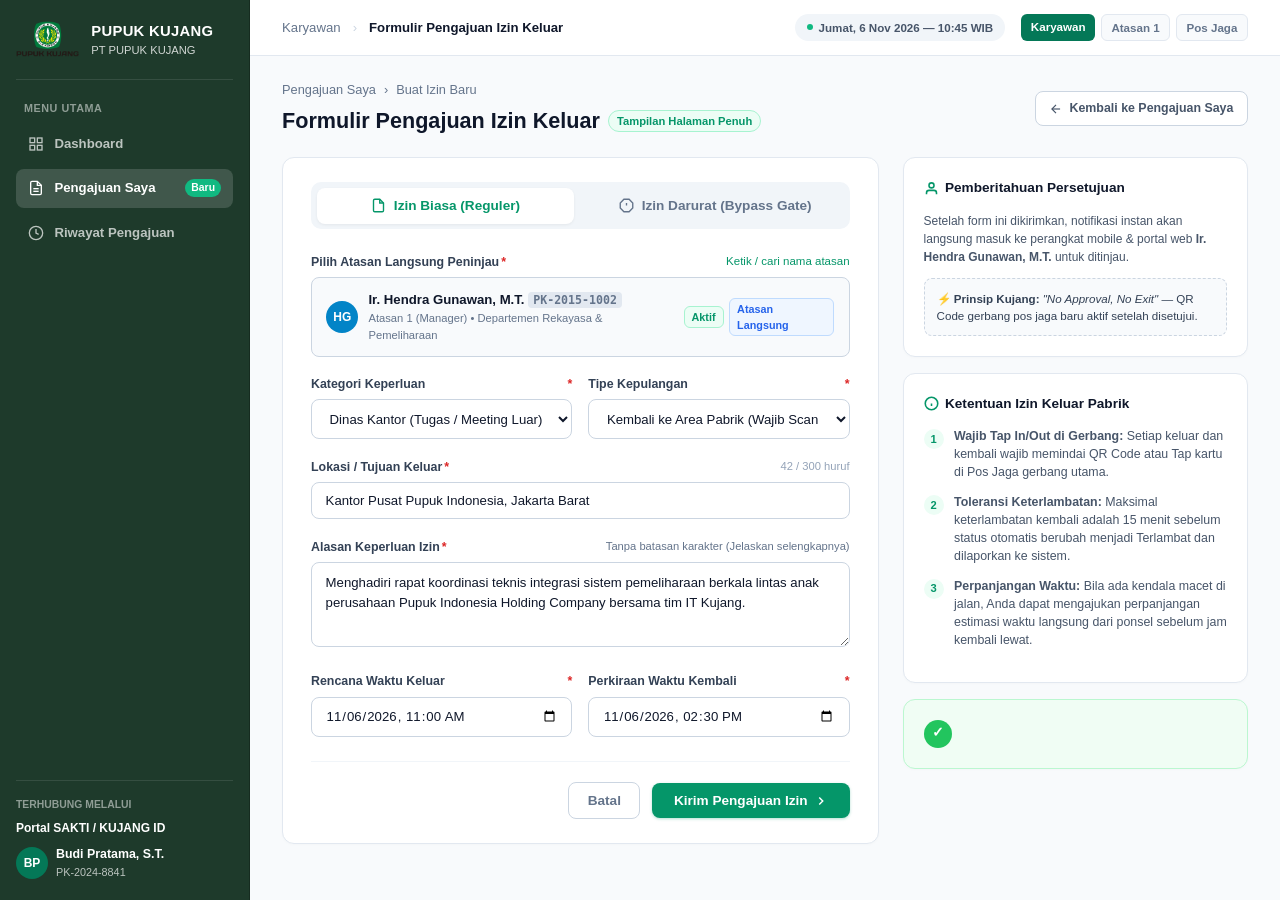
==== mockup_form_pengajuan.html @ ab77d5b8 "feat: add core dashboard modules, stylesheet, and mockup views for employee exit permit system" ====
<!DOCTYPE html>
<html lang="id">
<head>
  <meta charset="UTF-8">
  <meta name="viewport" content="width=device-width, initial-scale=1.0">
  <title>Mockup Tampilan Full - Formulir Pengajuan Izin Keluar</title>
  <link rel="stylesheet" href="../css/style.css">
  <style>
    /* Styling khusus mockup tampilan full page */
    body {
      margin: 0;
      padding: 0;
      background: #f8fafc;
      font-family: -apple-system, BlinkMacSystemFont, "Segoe UI", Roboto, Helvetica, Arial, sans-serif;
      color: #0f172a;
    }
    .mockup-wrapper {
      display: flex;
      min-height: 100vh;
      width: 100%;
    }
    /* Main layout container */
    .mockup-main {
      flex: 1;
      display: flex;
      flex-direction: column;
      min-width: 0;
      background: #f8fafc;
    }
    .mockup-content {
      padding: 1.5rem 2rem;
      max-width: 1380px;
      margin: 0 auto;
      width: 100%;
      box-sizing: border-box;
    }
    /* Breadcrumb & Header */
    .form-header-bar {
      display: flex;
      justify-content: space-between;
      align-items: center;
      margin-bottom: 1.25rem;
    }
    .form-breadcrumb {
      display: flex;
      align-items: center;
      gap: 0.5rem;
      font-size: 0.8rem;
      color: #64748b;
      margin-bottom: 0.35rem;
    }
    .form-title-group h1 {
      font-size: 1.35rem;
      font-weight: 800;
      color: #0f172a;
      margin: 0;
      display: flex;
      align-items: center;
      gap: 0.5rem;
    }
    .btn-back-link {
      display: inline-flex;
      align-items: center;
      gap: 0.4rem;
      padding: 0.45rem 0.85rem;
      font-size: 0.775rem;
      font-weight: 600;
      color: #475569;
      background: #ffffff;
      border: 1px solid #cbd5e1;
      border-radius: 8px;
      cursor: pointer;
      text-decoration: none;
      transition: all 0.15s;
    }
    /* 2 Column Bento Grid */
    .form-bento-grid {
      display: grid;
      grid-template-columns: 1.9fr 1.1fr;
      gap: 1.5rem;
      align-items: start;
    }
    /* Left: Form Card */
    .form-main-card {
      background: #ffffff;
      border: 1px solid #e2e8f0;
      border-radius: 12px;
      padding: 1.5rem 1.75rem;
      box-shadow: 0 1px 3px rgba(0,0,0,0.02);
    }
    /* Type Selector Tabs */
    .type-switcher {
      display: grid;
      grid-template-columns: 1fr 1fr;
      gap: 0.75rem;
      background: #f1f5f9;
      padding: 0.35rem;
      border-radius: 10px;
      margin-bottom: 1.5rem;
    }
    .type-btn {
      display: flex;
      align-items: center;
      justify-content: center;
      gap: 0.5rem;
      padding: 0.65rem;
      font-size: 0.85rem;
      font-weight: 700;
      border-radius: 8px;
      border: none;
      cursor: pointer;
      background: transparent;
      color: #64748b;
      transition: all 0.15s;
    }
    .type-btn.active {
      background: #ffffff;
      color: #059669;
      box-shadow: 0 1px 3px rgba(0,0,0,0.06);
    }
    .type-btn.active.emergency {
      color: #dc2626;
    }
    /* Field Layout */
    .field-row-2 {
      display: grid;
      grid-template-columns: 1fr 1fr;
      gap: 1rem;
      margin-bottom: 1.15rem;
    }
    .field-group {
      margin-bottom: 1.15rem;
    }
    .field-label {
      display: flex;
      justify-content: space-between;
      font-size: 0.775rem;
      font-weight: 700;
      color: #334155;
      margin-bottom: 0.35rem;
    }
    .field-req {
      color: #dc2626;
      margin-left: 2px;
    }
    .field-counter {
      font-size: 0.7rem;
      font-weight: 500;
      color: #94a3b8;
    }
    .form-input, .form-select, .form-textarea {
      width: 100%;
      box-sizing: border-box;
      padding: 0.65rem 0.85rem;
      font-size: 0.825rem;
      color: #0f172a;
      background: #ffffff;
      border: 1px solid #cbd5e1;
      border-radius: 8px;
      outline: none;
      transition: border-color 0.15s;
      font-family: inherit;
    }
    .form-input:focus, .form-select:focus, .form-textarea:focus {
      border-color: #059669;
      box-shadow: 0 0 0 3px rgba(5, 150, 105, 0.1);
    }
    .form-textarea {
      min-height: 85px;
      resize: vertical;
      line-height: 1.45;
    }
    /* Approver Selector Box */
    .approver-selector-box {
      border: 1px solid #cbd5e1;
      border-radius: 8px;
      padding: 0.75rem 0.9rem;
      background: #f8fafc;
      display: flex;
      align-items: center;
      justify-content: space-between;
      gap: 0.75rem;
    }
    .approver-badge-wrap {
      display: inline-flex;
      align-items: center;
      gap: 0.35rem;
    }
    /* Buttons Row */
    .form-actions-footer {
      display: flex;
      justify-content: flex-end;
      align-items: center;
      gap: 0.75rem;
      margin-top: 1.5rem;
      padding-top: 1.25rem;
      border-top: 1px solid #f1f5f9;
    }
    .btn-submit-form {
      padding: 0.65rem 1.35rem;
      background: #059669;
      color: #ffffff;
      font-weight: 700;
      font-size: 0.85rem;
      border: none;
      border-radius: 8px;
      cursor: pointer;
      display: inline-flex;
      align-items: center;
      gap: 0.4rem;
      box-shadow: 0 1px 3px rgba(5, 150, 105, 0.3);
    }
    .btn-cancel-form {
      padding: 0.65rem 1.15rem;
      background: #ffffff;
      color: #64748b;
      font-weight: 600;
      font-size: 0.85rem;
      border: 1px solid #cbd5e1;
      border-radius: 8px;
      cursor: pointer;
    }

    /* Right Column Cards */
    .side-info-card {
      background: #ffffff;
      border: 1px solid #e2e8f0;
      border-radius: 12px;
      padding: 1.25rem;
      margin-bottom: 1rem;
      box-shadow: 0 1px 3px rgba(0,0,0,0.02);
    }
    .side-card-title {
      font-size: 0.85rem;
      font-weight: 800;
      color: #0f172a;
      margin-bottom: 0.85rem;
      display: flex;
      align-items: center;
      gap: 0.4rem;
    }
    .sop-item {
      display: flex;
      gap: 0.65rem;
      margin-bottom: 0.75rem;
      font-size: 0.775rem;
      line-height: 1.45;
      color: #475569;
    }
    .sop-num {
      width: 20px;
      height: 20px;
      border-radius: 50%;
      background: #ecfdf5;
      color: #059669;
      font-weight: 800;
      font-size: 0.7rem;
      display: flex;
      align-items: center;
      justify-content: center;
      flex-shrink: 0;
      margin-top: 1px;
    }
  </style>
</head>
<body>
  <div class="mockup-wrapper">
    <!-- 1. SIDEBAR PUPUK KUJANG (PERSIS ASLINYA) -->
    <aside class="sidebar" style="width: 250px; background: #064e3b; color: #ffffff; padding: 1.25rem 1rem; display: flex; flex-direction: column;">
      <div style="display: flex; align-items: center; gap: 0.75rem; padding-bottom: 1.25rem; border-bottom: 1px solid rgba(255,255,255,0.1); margin-bottom: 1.25rem;">
        <img src="../assets/pupuk-kujang.png" style="height: 36px; width: auto; object-fit: contain;" alt="Logo Pupuk Kujang">
        <div>
          <div style="font-weight: 800; font-size: 0.925rem; letter-spacing: 0.02em;">PUPUK KUJANG</div>
          <div style="font-size: 0.7rem; opacity: 0.8;">PT PUPUK KUJANG</div>
        </div>
      </div>

      <div style="font-size: 0.675rem; text-transform: uppercase; letter-spacing: 0.05em; color: rgba(255,255,255,0.5); font-weight: 700; margin-bottom: 0.5rem; padding-left: 0.5rem;">
        MENU UTAMA
      </div>

      <nav style="display: flex; flex-direction: column; gap: 0.35rem; flex: 1;">
        <a style="display: flex; align-items: center; gap: 0.65rem; padding: 0.6rem 0.75rem; border-radius: 8px; font-size: 0.825rem; font-weight: 600; color: rgba(255,255,255,0.7); text-decoration: none; cursor: pointer;">
          <svg width="16" height="16" viewBox="0 0 24 24" fill="none" stroke="currentColor" stroke-width="2"><rect x="3" y="3" width="7" height="7"></rect><rect x="14" y="3" width="7" height="7"></rect><rect x="14" y="14" width="7" height="7"></rect><rect x="3" y="14" width="7" height="7"></rect></svg>
          <span>Dashboard</span>
        </a>
        <a style="display: flex; align-items: center; gap: 0.65rem; padding: 0.6rem 0.75rem; border-radius: 8px; font-size: 0.825rem; font-weight: 700; background: rgba(255,255,255,0.15); color: #ffffff; text-decoration: none; cursor: pointer;">
          <svg width="16" height="16" viewBox="0 0 24 24" fill="none" stroke="currentColor" stroke-width="2"><path d="M14 2H6a2 2 0 0 0-2 2v16a2 2 0 0 0 2 2h12a2 2 0 0 0 2-2V8z"></path><polyline points="14 2 14 8 20 8"></polyline><line x1="16" y1="13" x2="8" y2="13"></line><line x1="16" y1="17" x2="8" y2="17"></line></svg>
          <span style="flex: 1;">Pengajuan Saya</span>
          <span style="background: #10b981; color: #ffffff; font-size: 0.65rem; font-weight: 800; padding: 1px 6px; border-radius: 9999px;">Baru</span>
        </a>
        <a style="display: flex; align-items: center; gap: 0.65rem; padding: 0.6rem 0.75rem; border-radius: 8px; font-size: 0.825rem; font-weight: 600; color: rgba(255,255,255,0.7); text-decoration: none; cursor: pointer;">
          <svg width="16" height="16" viewBox="0 0 24 24" fill="none" stroke="currentColor" stroke-width="2"><circle cx="12" cy="12" r="10"></circle><polyline points="12 6 12 12 16 14"></polyline></svg>
          <span>Riwayat Pengajuan</span>
        </a>
      </nav>

      <div style="padding-top: 1rem; border-top: 1px solid rgba(255,255,255,0.1);">
        <div style="font-size: 0.65rem; color: rgba(255,255,255,0.5); font-weight: 700; margin-bottom: 0.4rem;">TERHUBUNG MELALUI</div>
        <div style="font-size: 0.75rem; font-weight: 800; color: #ffffff; margin-bottom: 0.5rem;">Portal SAKTI / KUJANG ID</div>
        <div style="display: flex; align-items: center; gap: 0.5rem;">
          <div style="width: 32px; height: 32px; border-radius: 50%; background: #047857; display: flex; align-items: center; justify-content: center; font-weight: 800; font-size: 0.75rem;">BP</div>
          <div>
            <div style="font-size: 0.775rem; font-weight: 700;">Budi Pratama, S.T.</div>
            <div style="font-size: 0.675rem; opacity: 0.7;">PK-2024-8841</div>
          </div>
        </div>
      </div>
    </aside>

    <!-- 2. MAIN WORKSPACE -->
    <main class="mockup-main">
      <!-- TOP NAVBAR -->
      <header style="background: #ffffff; border-bottom: 1px solid #e2e8f0; height: 56px; display: flex; align-items: center; justify-content: space-between; padding: 0 2rem;">
        <div style="display: flex; align-items: center; gap: 0.75rem; font-size: 0.825rem;">
          <span style="color: #64748b;">Karyawan</span>
          <span style="color: #cbd5e1;">›</span>
          <span style="font-weight: 700; color: #0f172a;">Formulir Pengajuan Izin Keluar</span>
        </div>
        <div style="display: flex; align-items: center; gap: 1rem;">
          <div style="background: #f1f5f9; padding: 0.3rem 0.75rem; border-radius: 9999px; font-size: 0.725rem; font-weight: 600; color: #475569; display: flex; align-items: center; gap: 0.35rem;">
            <span style="width: 6px; height: 6px; border-radius: 50%; background: #10b981;"></span>
            Jumat, 6 Nov 2026 — 10:45 WIB
          </div>
          <div style="display: flex; gap: 0.35rem;">
            <span style="padding: 0.25rem 0.6rem; border-radius: 6px; font-size: 0.725rem; font-weight: 700; background: #047857; color: #ffffff;">Karyawan</span>
            <span style="padding: 0.25rem 0.6rem; border-radius: 6px; font-size: 0.725rem; font-weight: 600; background: #f8fafc; border: 1px solid #e2e8f0; color: #64748b;">Atasan 1</span>
            <span style="padding: 0.25rem 0.6rem; border-radius: 6px; font-size: 0.725rem; font-weight: 600; background: #f8fafc; border: 1px solid #e2e8f0; color: #64748b;">Pos Jaga</span>
          </div>
        </div>
      </header>

      <!-- CONTENT BODY -->
      <div class="mockup-content">
        <!-- HEADER BAR WITH BACK BUTTON -->
        <div class="form-header-bar">
          <div class="form-title-group">
            <div class="form-breadcrumb">
              <span>Pengajuan Saya</span>
              <span>›</span>
              <span>Buat Izin Baru</span>
            </div>
            <h1>
              <span>Formulir Pengajuan Izin Keluar</span>
              <span style="font-size: 0.7rem; font-weight: 700; background: #ecfdf5; color: #059669; border: 1px solid #a7f3d0; padding: 2px 8px; border-radius: 9999px;">Tampilan Halaman Penuh</span>
            </h1>
          </div>
          <a class="btn-back-link">
            <svg width="14" height="14" viewBox="0 0 24 24" fill="none" stroke="currentColor" stroke-width="2"><line x1="19" y1="12" x2="5" y2="12"></line><polyline points="12 19 5 12 12 5"></polyline></svg>
            <span>Kembali ke Pengajuan Saya</span>
          </a>
        </div>

        <!-- 2-COLUMN BENTO GRID -->
        <div class="form-bento-grid">
          <!-- KOLOM KIRI: FORMULIR UTAMA -->
          <div class="form-main-card">
            <!-- TABS TOGGLE: BIASA vs DARURAT -->
            <div class="type-switcher">
              <button type="button" class="type-btn active">
                <svg width="15" height="15" viewBox="0 0 24 24" fill="none" stroke="currentColor" stroke-width="2.2"><path d="M14 2H6a2 2 0 0 0-2 2v16a2 2 0 0 0 2 2h12a2 2 0 0 0 2-2V8z"></path><polyline points="14 2 14 8 20 8"></polyline></svg>
                <span>Izin Biasa (Reguler)</span>
              </button>
              <button type="button" class="type-btn emergency">
                <svg width="15" height="15" viewBox="0 0 24 24" fill="none" stroke="currentColor" stroke-width="2.2"><polygon points="7.86 2 16.14 2 22 7.86 22 16.14 16.14 22 7.86 22 2 16.14 2 7.86 7.86 2"></polygon><line x1="12" y1="8" x2="12" y2="12"></line><line x1="12" y1="16" x2="12.01" y2="16"></line></svg>
                <span>Izin Darurat (Bypass Gate)</span>
              </button>
            </div>

            <!-- FIELD 1: PILIH ATASAN PENINJAU -->
            <div class="field-group">
              <div class="field-label">
                <span>Pilih Atasan Langsung Peninjau<span class="field-req">*</span></span>
                <span style="font-weight: 500; font-size: 0.72rem; color: #059669;">Ketik / cari nama atasan</span>
              </div>
              <div class="approver-selector-box">
                <div style="display: flex; align-items: center; gap: 0.65rem;">
                  <div style="width: 32px; height: 32px; border-radius: 50%; background: #0284c7; color: #ffffff; display: flex; align-items: center; justify-content: center; font-weight: 800; font-size: 0.75rem;">HG</div>
                  <div>
                    <div style="font-weight: 700; font-size: 0.825rem; color: #0f172a;">Ir. Hendra Gunawan, M.T. <span style="font-family: monospace; font-size: 0.725rem; color: #64748b; background: #e2e8f0; padding: 1px 5px; border-radius: 4px;">PK-2015-1002</span></div>
                    <div style="font-size: 0.7rem; color: #64748b;">Atasan 1 (Manager) • Departemen Rekayasa & Pemeliharaan</div>
                  </div>
                </div>
                <div class="approver-badge-wrap">
                  <span style="font-size: 0.675rem; font-weight: 800; color: #059669; background: #ecfdf5; border: 1px solid #a7f3d0; padding: 2px 7px; border-radius: 6px;">Aktif</span>
                  <span style="font-size: 0.675rem; font-weight: 800; color: #2563eb; background: #eff6ff; border: 1px solid #bfdbfe; padding: 2px 7px; border-radius: 6px;">Atasan Langsung</span>
                </div>
              </div>
            </div>

            <!-- FIELD 2: KATEGORI & TIPE KEPULANGAN (2 KOLOM) -->
            <div class="field-row-2">
              <div>
                <label class="field-label">Kategori Keperluan<span class="field-req">*</span></label>
                <select class="form-select">
                  <option selected>Dinas Kantor (Tugas / Meeting Luar)</option>
                  <option>Pribadi (Kepentingan Mandiri)</option>
                </select>
              </div>
              <div>
                <label class="field-label">Tipe Kepulangan<span class="field-req">*</span></label>
                <select class="form-select">
                  <option selected>Kembali ke Area Pabrik (Wajib Scan In)</option>
                  <option>Langsung Pulang (Selesai Jam Kerja)</option>
                </select>
              </div>
            </div>

            <!-- FIELD 3: TUJUAN KELUAR -->
            <div class="field-group">
              <div class="field-label">
                <span>Lokasi / Tujuan Keluar<span class="field-req">*</span></span>
                <span class="field-counter">42 / 300 huruf</span>
              </div>
              <input type="text" class="form-input" value="Kantor Pusat Pupuk Indonesia, Jakarta Barat" placeholder="Contoh: Kantor Cabang Bank Mandiri Cikampek">
            </div>

            <!-- FIELD 4: ALASAN KEPERLUAN IZIN (LELUASA TANPA BATAS) -->
            <div class="field-group">
              <div class="field-label">
                <span>Alasan Keperluan Izin<span class="field-req">*</span></span>
                <span style="font-size: 0.7rem; color: #64748b; font-weight: 500;">Tanpa batasan karakter (Jelaskan selengkapnya)</span>
              </div>
              <textarea class="form-textarea" placeholder="Tuliskan secara lengkap rincian kegiatan dan urgensi izin keluar...">Menghadiri rapat koordinasi teknis integrasi sistem pemeliharaan berkala lintas anak perusahaan Pupuk Indonesia Holding Company bersama tim IT Kujang.</textarea>
            </div>

            <!-- FIELD 5: JADWAL KELUAR & ESTIMASI KEMBALI (2 KOLOM) -->
            <div class="field-row-2" style="margin-bottom: 0.5rem;">
              <div>
                <label class="field-label">Rencana Waktu Keluar<span class="field-req">*</span></label>
                <input type="datetime-local" class="form-input" value="2026-11-06T11:00">
              </div>
              <div>
                <label class="field-label">Perkiraan Waktu Kembali<span class="field-req">*</span></label>
                <input type="datetime-local" class="form-input" value="2026-11-06T14:30">
              </div>
            </div>

            <!-- ACTION BUTTONS -->
            <div class="form-actions-footer">
              <button type="button" class="btn-cancel-form">Batal</button>
              <button type="button" class="btn-submit-form">
                <span>Kirim Pengajuan Izin</span>
                <svg width="14" height="14" viewBox="0 0 24 24" fill="none" stroke="currentColor" stroke-width="2.5"><polyline points="9 18 15 12 9 6"></polyline></svg>
              </button>
            </div>
          </div>

          <!-- KOLOM KANAN: PANDUAN, SOP & INFORMASI PENDUKUNG -->
          <div class="form-side-column">
            <!-- CARD 1: INFORMASI ATASAN -->
            <div class="side-info-card">
              <div class="side-card-title">
                <svg width="15" height="15" viewBox="0 0 24 24" fill="none" stroke="#059669" stroke-width="2.5"><path d="M20 21v-2a4 4 0 0 0-4-4H8a4 4 0 0 0-4 4v2"></path><circle cx="12" cy="7" r="4"></circle></svg>
                <span>Pemberitahuan Persetujuan</span>
              </div>
              <p style="font-size: 0.75rem; color: #475569; line-height: 1.5; margin: 0 0 0.75rem 0;">
                Setelah form ini dikirimkan, notifikasi instan akan langsung masuk ke perangkat mobile & portal web <strong>Ir. Hendra Gunawan, M.T.</strong> untuk ditinjau.
              </p>
              <div style="background: #f8fafc; border: 1px dashed #cbd5e1; border-radius: 8px; padding: 0.65rem 0.75rem; font-size: 0.725rem; color: #334155;">
                ⚡ <strong>Prinsip Kujang:</strong> <em>"No Approval, No Exit"</em> — QR Code gerbang pos jaga baru aktif setelah disetujui.
              </div>
            </div>

            <!-- CARD 2: KETENTUAN SOP PERIZINAN -->
            <div class="side-info-card">
              <div class="side-card-title">
                <svg width="15" height="15" viewBox="0 0 24 24" fill="none" stroke="#059669" stroke-width="2.5"><circle cx="12" cy="12" r="10"></circle><line x1="12" y1="16" x2="12" y2="12"></line><line x1="12" y1="8" x2="12.01" y2="8"></line></svg>
                <span>Ketentuan Izin Keluar Pabrik</span>
              </div>
              <div class="sop-item">
                <div class="sop-num">1</div>
                <div><strong>Wajib Tap In/Out di Gerbang:</strong> Setiap keluar dan kembali wajib memindai QR Code atau Tap kartu di Pos Jaga gerbang utama.</div>
              </div>
              <div class="sop-item">
                <div class="sop-num">2</div>
                <div><strong>Toleransi Keterlambatan:</strong> Maksimal keterlambatan kembali adalah 15 menit sebelum status otomatis berubah menjadi Terlambat dan dilaporkan ke sistem.</div>
              </div>
              <div class="sop-item">
                <div class="sop-num">3</div>
                <div><strong>Perpanjangan Waktu:</strong> Bila ada kendala macet di jalan, Anda dapat mengajukan perpanjangan estimasi waktu langsung dari ponsel sebelum jam kembali lewat.</div>
              </div>
            </div>

            <!-- CARD 3: STATUS KUOTA HARI INI -->
            <div class="side-info-card" style="background: #f0fdf4; border-color: #bbf7d0;">
              <div style="display: flex; align-items: center; justify-content: space-between;">
                <div style="width: 28px; height: 28px; border-radius: 50%; background: #22c55e; color: #ffffff; display: flex; align-items: center; justify-content: center; font-weight: 800; font-size: 0.85rem;">✓</div>
              </div>
            </div>
          </div>
        </div>
      </div>
    </main>
  </div>
</body>
</html>
---- css/style.css ----
/* ===================================================================
   SISTEM PERIZINAN KELUAR AREA KARYAWAN
   PT Pupuk Kujang Cikampek
   Modern Enterprise Gate Pass & Exit Permit Portal
   Responsive: Mobile, Tablet & Desktop
   =================================================================== */

@import url('https://fonts.googleapis.com/css2?family=Plus+Jakarta+Sans:wght@400;500;600;700;800&family=JetBrains+Mono:wght@400;500;600&display=swap');

:root {
  /* Brand Corporate Colors - PT Pupuk Kujang Palette */
  --corp-blue: #0f2b48;
  --corp-blue-light: #163e68;
  --corp-teal: #059669;
  --corp-teal-hover: #047857;
  --corp-teal-light: #ecfdf5;
  --corp-teal-border: #a7f3d0;

  --primary-accent: #059669;
  --primary-accent-light: #ecfdf5;

  --amber-warning: #d97706;
  --amber-light: #fffbeb;
  --amber-border: #fde68a;

  --rose-danger: #e11d48;
  --rose-light: #fff1f2;
  --rose-border: #fecdd3;

  --purple-accent: #7c3aed;
  --purple-light: #f5f3ff;

  --security-cyan: #0891b2;
  --security-cyan-light: #ecfeff;

  /* Surfaces & Backgrounds */
  --bg-app: #f8fafc;
  --bg-card: #ffffff;
  --bg-subtle: #f1f5f9;
  --border-color: #e2e8f0;
  --border-focus: #059669;

  /* Typography */
  --text-primary: #0f172a;
  --text-secondary: #475569;
  --text-muted: #94a3b8;

  --font-main: 'Plus Jakarta Sans', -apple-system, BlinkMacSystemFont, 'Segoe UI', Roboto, sans-serif;
  --font-mono: 'JetBrains Mono', monospace;

  --radius-sm: 6px;
  --radius-md: 10px;
  --radius-lg: 14px;
  --radius-full: 9999px;

  --shadow-sm: 0 1px 2px 0 rgba(15, 23, 42, 0.05);
  --shadow-md: 0 4px 6px -1px rgba(15, 23, 42, 0.07), 0 2px 4px -2px rgba(15, 23, 42, 0.05);
  --shadow-lg: 0 10px 15px -3px rgba(15, 23, 42, 0.08), 0 4px 6px -4px rgba(15, 23, 42, 0.03);
}

/* ===================================================================
   MODERN THEME TOGGLE SWITCH & DELEGATION BUTTON (REVISI 4)
   =================================================================== */
.dash-theme-toggle-container {
  display: inline-flex;
  align-items: center;
}

.modern-theme-switch {
  position: relative;
  display: inline-block;
  width: 50px;
  height: 26px;
  cursor: pointer;
  user-select: none;
}

.modern-theme-switch input.theme-switch-input {
  opacity: 0;
  width: 0;
  height: 0;
  position: absolute;
}

.modern-theme-switch .theme-switch-slider {
  position: absolute;
  inset: 0;
  background: rgba(241, 245, 249, 0.9);
  border: 1.5px solid #cbd5e1;
  border-radius: 999px;
  transition: all 0.25s cubic-bezier(0.4, 0, 0.2, 1);
  display: flex;
  align-items: center;
  justify-content: space-between;
  padding: 0 6px;
  box-shadow: inset 0 1px 3px rgba(0, 0, 0, 0.08);
}

.modern-theme-switch .theme-switch-icon {
  font-size: 11px;
  line-height: 1;
  z-index: 1;
  transition: opacity 0.2s ease, transform 0.2s ease;
}

.modern-theme-switch .theme-switch-icon.sun {
  color: #f59e0b;
}

.modern-theme-switch .theme-switch-icon.moon {
  color: #94a3b8;
}

.modern-theme-switch .theme-switch-slider::after {
  content: "";
  position: absolute;
  height: 18px;
  width: 18px;
  left: 2.5px;
  bottom: 2.5px;
  background: #ffffff;
  border-radius: 50%;
  box-shadow: 0 2px 4px rgba(0, 0, 0, 0.2);
  transition: transform 0.25s cubic-bezier(0.4, 0, 0.2, 1), background-color 0.25s ease;
  z-index: 2;
}

.modern-theme-switch input.theme-switch-input:checked + .theme-switch-slider {
  background: #0f172a;
  border-color: rgba(255, 255, 255, 0.15);
}

.modern-theme-switch input.theme-switch-input:checked + .theme-switch-slider::after {
  transform: translateX(24px);
  background: #10b981;
  box-shadow: 0 2px 6px rgba(16, 185, 129, 0.45);
}


/* Badge Frekuensi Pengajuan Karyawan di Audit Trail (Revisi 4) */
.audit-freq-chip {
  display: inline-flex;
  align-items: center;
  background: rgba(16, 185, 129, 0.12);
  color: #059669;
  border: 1px solid rgba(16, 185, 129, 0.25);
  border-radius: 999px;
  padding: 1.5px 7px;
  font-size: 0.685rem;
  font-weight: 700;
  line-height: 1.25;
  white-space: nowrap;
}

body.theme-dark .audit-freq-chip {
  background: rgba(16, 185, 129, 0.18) !important;
  color: #34d399 !important;
  border-color: rgba(16, 185, 129, 0.35) !important;
}

/* Standardisasi Ukuran Font Riwayat Karyawan (Revisi 4 - Sesuai Gambar 2) */
.figma-card-detail-box {
  display: flex;
  flex-direction: column;
  gap: 0.35rem;
  padding: 0.55rem 0.65rem;
  background: #f8fafc;
  border: 1px solid #e2e8f0;
  border-radius: 6px;
}

.figma-card-detail-box .detail-label {
  font-size: 0.72rem !important;
  color: #64748b !important;
  font-weight: 500 !important;
  white-space: nowrap;
}

.figma-card-detail-box .detail-val {
  font-size: 0.75rem !important;
  color: #0f172a !important;
  font-weight: 600 !important;
  text-align: right;
  line-height: 1.35;
}

.detail-schedule-val .schedule-day-date {
  font-size: 0.72rem !important;
  font-weight: 600 !important;
  line-height: 1.35;
  white-space: nowrap;
}

.detail-schedule-val .schedule-time-text {
  font-size: 0.7rem !important;
  color: #64748b !important;
  font-family: var(--font-mono) !important;
  font-weight: 500 !important;
  margin-top: 1px;
  white-space: nowrap;
}

/* ===================================================================
   HIGH-PREMIUM ENTERPRISE DARK THEME PALETTE (APEX DASHBOARD / GAMBAR 1)
   =================================================================== */
body.theme-dark,
html.theme-dark {
  /* Brand Accent Tokens in Dark Mode */
  --corp-blue: #091a2e;
  --corp-blue-light: #0f2b48;
  --corp-teal: #10b981;
  --corp-teal-hover: #34d399;
  --corp-teal-light: rgba(16, 185, 129, 0.16);
  --corp-teal-border: rgba(16, 185, 129, 0.35);

  --primary-accent: #10b981;
  --primary-accent-light: rgba(16, 185, 129, 0.16);

  --amber-warning: #fbbf24;
  --amber-light: rgba(251, 191, 36, 0.14);
  --amber-border: rgba(251, 191, 36, 0.3);

  --rose-danger: #f87171;
  --rose-light: rgba(248, 113, 113, 0.14);
  --rose-border: rgba(248, 113, 113, 0.3);

  --purple-accent: #a855f7;
  --purple-light: rgba(168, 85, 247, 0.14);

  --security-cyan: #06b6d4;
  --security-cyan-light: rgba(6, 182, 212, 0.14);

  /* Deep Matte Charcoal Surfaces (Apex Dashboard Reference) */
  --bg-app: #0a0e14;
  --bg-card: #111622;
  --bg-subtle: #161f2e;
  --border-color: rgba(255, 255, 255, 0.08);
  --border-focus: #10b981;

  /* Crisp, High-Contrast Typography */
  --text-primary: #f8fafc;
  --text-secondary: #94a3b8;
  --text-muted: #64748b;

  --shadow-sm: 0 1px 3px rgba(0, 0, 0, 0.5);
  --shadow-md: 0 4px 14px rgba(0, 0, 0, 0.6);
  --shadow-lg: 0 10px 25px rgba(0, 0, 0, 0.7);
}

body.theme-dark {
  background-color: #0a0e14 !important;
  color: #f8fafc !important;
  font-family: var(--font-main);
}

/* ===================================================================
   1. TOP NAVBAR & HEADER IN DARK MODE
   =================================================================== */
body.theme-dark .top-navbar {
  background: #0e1524 !important;
  border-bottom: 1px solid #1e2c42 !important;
  box-shadow: 0 4px 12px rgba(0, 0, 0, 0.3) !important;
}

body.theme-dark .btn-sidebar-toggle {
  background: #162032 !important;
  border-color: #24334a !important;
  color: #cbd5e1 !important;
}
body.theme-dark .btn-sidebar-toggle:hover {
  background: #1e2c44 !important;
  color: #ffffff !important;
}

body.theme-dark .figma-breadcrumb {
  color: #94a3b8 !important;
}
body.theme-dark .figma-breadcrumb span {
  color: #94a3b8 !important;
}
body.theme-dark .figma-breadcrumb #breadcrumbSubpage {
  color: #f8fafc !important;
  font-weight: 700 !important;
}

/* Real-Time Clock Pill */
body.theme-dark .navbar-clock-pill {
  background: #162032 !important;
  border: 1px solid #283952 !important;
  box-shadow: none !important;
}
body.theme-dark #liveDigitalClock,
body.theme-dark .navbar-clock-text {
  color: #e2e8f0 !important;
}
body.theme-dark .pulsing-dot {
  background-color: #10b981 !important;
  box-shadow: 0 0 8px #10b981 !important;
}

/* Role Switcher in Top Navbar */
body.theme-dark .role-switch-btn {
  background: #162032 !important;
  border: 1px solid #283952 !important;
  color: #cbd5e1 !important;
}
body.theme-dark .role-switch-btn:hover {
  background: #1e2d46 !important;
  color: #ffffff !important;
}
body.theme-dark .role-switch-btn.active {
  background: #059669 !important;
  border-color: #10b981 !important;
  color: #ffffff !important;
  box-shadow: 0 2px 8px rgba(5, 150, 105, 0.4) !important;
}
body.theme-dark .btn-reset-simulation,
body.theme-dark #btnResetSimulation {
  background: rgba(239, 68, 68, 0.12) !important;
  border: 1px solid rgba(239, 68, 68, 0.35) !important;
  color: #f87171 !important;
}
body.theme-dark .btn-reset-simulation:hover,
body.theme-dark #btnResetSimulation:hover {
  background: rgba(239, 68, 68, 0.22) !important;
  color: #ffffff !important;
}

/* ===================================================================
   2. SIDEBAR IN DARK MODE
   =================================================================== */
body.theme-dark .sidebar {
  background: #0a1318 !important;
  border-right: 1px solid #142429 !important;
}
body.theme-dark .sidebar-header {
  background: #0a1318 !important;
  border-bottom: 1px solid #142429 !important;
}
body.theme-dark .brand-app-name {
  color: #ffffff !important;
}
body.theme-dark .brand-corp-name {
  color: #34d399 !important;
}
body.theme-dark .sidebar-brand-subtitle h4 {
  color: #f1f5f9 !important;
}
body.theme-dark .sidebar-brand-subtitle p {
  color: #6ee7b7 !important;
}
body.theme-dark .sidebar-navigation .nav-item {
  color: #94a3b8 !important;
}
body.theme-dark .sidebar-navigation .nav-item:hover {
  background: rgba(16, 185, 129, 0.1) !important;
  color: #34d399 !important;
}
body.theme-dark .sidebar-navigation .nav-item.active {
  background: rgba(16, 185, 129, 0.16) !important;
  color: #34d399 !important;
  border-left: 3px solid #10b981 !important;
}
body.theme-dark .sidebar-footer-card {
  background: #0f1c21 !important;
  border: 1px solid #193138 !important;
  color: #e2e8f0 !important;
}
body.theme-dark .btn-sidebar-logout {
  background: rgba(239, 68, 68, 0.1) !important;
  border: 1px solid rgba(239, 68, 68, 0.3) !important;
  color: #f87171 !important;
}
body.theme-dark .btn-sidebar-logout:hover {
  background: rgba(239, 68, 68, 0.2) !important;
  color: #ffffff !important;
}

/* ===================================================================
   3. HERO BANNERS & DASHBOARD CARDS
   =================================================================== */
body.theme-dark .figma-hero-banner {
  background: linear-gradient(135deg, #05261b 0%, #083726 50%, #031c13 100%) !important;
  border: 1px solid #0f4b35 !important;
  box-shadow: 0 4px 18px rgba(0, 0, 0, 0.4) !important;
}
body.theme-dark .figma-hero-banner.approver-theme,
body.theme-dark .dashboard-hero-banner.approver-theme {
  background: linear-gradient(135deg, #0d223c 0%, #133357 50%, #08192d 100%) !important;
  border: 1px solid #1b4577 !important;
}
body.theme-dark .figma-hero-banner.security-theme {
  background: linear-gradient(135deg, #0a2d39 0%, #0f3f50 50%, #061f28 100%) !important;
  border: 1px solid #14566b !important;
}

body.theme-dark .dashboard-theme-toggle-btn {
  background: #182337 !important;
  border: 1.5px solid #2d3e58 !important;
  color: #f8fafc !important;
  box-shadow: 0 2px 8px rgba(0, 0, 0, 0.3) !important;
}
body.theme-dark .dashboard-theme-toggle-btn:hover {
  background: #202e48 !important;
  border-color: #3b82f6 !important;
  color: #ffffff !important;
}
body.theme-dark .dashboard-theme-toggle-btn.on-banner {
  background: rgba(255, 255, 255, 0.12) !important;
  border-color: rgba(255, 255, 255, 0.25) !important;
  color: #ffffff !important;
}

body.theme-dark .dashboard-widget-card,
body.theme-dark .content-section,
body.theme-dark .figma-ticket-card,
body.theme-dark .approver-card-v2,
body.theme-dark .metric-card,
body.theme-dark .admin-card,
body.theme-dark .report-filter-bar,
body.theme-dark .search-filter-card,
body.theme-dark .figma-card,
body.theme-dark .figma-stats-card,
body.theme-dark .figma-quick-actions,
body.theme-dark .figma-recent-card,
body.theme-dark .stat-box {
  background: #131b2a !important;
  border: 1px solid #24334a !important;
  color: #f8fafc !important;
  box-shadow: 0 4px 14px rgba(0, 0, 0, 0.35) !important;
}
body.theme-dark .figma-stat-col {
  border-color: #24334a !important;
}

body.theme-dark .figma-section-title,
body.theme-dark .figma-card-title,
body.theme-dark h1,
body.theme-dark h2,
body.theme-dark h3,
body.theme-dark h4 {
  color: #f8fafc !important;
}

body.theme-dark .figma-section-sub,
body.theme-dark .figma-stat-sub,
body.theme-dark p {
  color: #cbd5e1 !important;
}

body.theme-dark .figma-stat-number {
  color: #f8fafc !important;
}
body.theme-dark .figma-stat-label {
  color: #94a3b8 !important;
}
body.theme-dark .figma-bullet-list li {
  color: #cbd5e1 !important;
}
body.theme-dark .figma-contact-content {
  background: #182337 !important;
  border-color: #24334a !important;
}
body.theme-dark .figma-contact-phone {
  color: #34d399 !important;
}

/* ===================================================================
   4. FILTER TOOLBARS & CONTROLS (KARYAWAN, POS JAGA, ATASAN, ADMIN)
   =================================================================== */
body.theme-dark .figma-filter-toolbar,
body.theme-dark .admin-filter-toolbar,
body.theme-dark .smart-toolbar {
  background: #111622 !important;
  border: 1px solid rgba(255, 255, 255, 0.08) !important;
  box-shadow: 0 4px 14px rgba(0, 0, 0, 0.35) !important;
  color: #f8fafc !important;
}

body.theme-dark .figma-filter-lbl {
  color: #94a3b8 !important;
}
body.theme-dark .figma-search-input-box {
  background: #182337 !important;
  border: 1px solid #2d3e58 !important;
}
body.theme-dark .figma-search-input-box input {
  background: transparent !important;
  color: #f8fafc !important;
}
body.theme-dark .figma-search-input-box input::placeholder {
  color: #64748b !important;
}
body.theme-dark .figma-search-input-box svg {
  stroke: #94a3b8 !important;
}

body.theme-dark .figma-filter-select {
  background: #182337 !important;
  border: 1px solid #2d3e58 !important;
  color: #f8fafc !important;
}
body.theme-dark .figma-filter-select option {
  background: #182337 !important;
  color: #f8fafc !important;
}

body.theme-dark .figma-results-bar {
  color: #94a3b8 !important;
}
body.theme-dark .btn-figma-toggle {
  background: #182337 !important;
  border: 1px solid #2d3e58 !important;
  color: #94a3b8 !important;
}
body.theme-dark .btn-figma-toggle:hover {
  background: #223048 !important;
  color: #f8fafc !important;
}
body.theme-dark .btn-figma-toggle.active {
  background: #059669 !important;
  border-color: #10b981 !important;
  color: #ffffff !important;
  box-shadow: 0 2px 8px rgba(5, 150, 105, 0.35) !important;
}

/* Admin Filter Toolbars & Search/Select Elements (Gambar Direktori Akun & Audit) */
body.theme-dark .admin-search-input {
  background: #182337 !important;
  border: 1px solid #2e3e57 !important;
  color: #f8fafc !important;
}
body.theme-dark .admin-search-input:focus {
  border-color: #10b981 !important;
  box-shadow: 0 0 0 3px rgba(16, 185, 129, 0.2) !important;
}
body.theme-dark .admin-search-input::placeholder {
  color: #64748b !important;
}

body.theme-dark .admin-select-filter {
  background: #182337 !important;
  border: 1px solid #2e3e57 !important;
  color: #f8fafc !important;
}
body.theme-dark .admin-select-filter option {
  background: #182337 !important;
  color: #f8fafc !important;
}
body.theme-dark .admin-select-filter:focus {
  border-color: #10b981 !important;
}

body.theme-dark #adminUsersCount,
body.theme-dark #adminAuditCountBadge,
body.theme-dark #adminReportTotalCount,
body.theme-dark .admin-filter-toolbar span {
  color: #94a3b8 !important;
}

/* Pos Jaga Multi-Gate Segmented Tabs (Pos 1, Pos 2, Pos 3) */
body.theme-dark .security-gate-tabs {
  background: #111622 !important;
  border: 1px solid rgba(255, 255, 255, 0.08) !important;
}
body.theme-dark .btn-gate-tab {
  background: transparent !important;
  color: #94a3b8 !important;
}
body.theme-dark .btn-gate-tab:hover {
  background: rgba(255, 255, 255, 0.06) !important;
  color: #f8fafc !important;
}
body.theme-dark .btn-gate-tab.active {
  background: #182337 !important;
  color: #38bdf8 !important;
  box-shadow: 0 1px 4px rgba(0, 0, 0, 0.4) !important;
  border: 1px solid rgba(56, 189, 248, 0.3) !important;
}
body.theme-dark .btn-gate-tab .gate-pill-count {
  background: #1e293b !important;
  color: #94a3b8 !important;
}
body.theme-dark .btn-gate-tab.active .gate-pill-count {
  background: rgba(56, 189, 248, 0.2) !important;
  color: #38bdf8 !important;
}

/* Pos Jaga Smart Toolbar & Search Inputs */
body.theme-dark .search-input {
  background: #182337 !important;
  border: 1px solid #2e3e57 !important;
  color: #f8fafc !important;
}
body.theme-dark .search-input::placeholder {
  color: #64748b !important;
}
body.theme-dark .search-input:focus {
  border-color: #10b981 !important;
  background: #1e2c42 !important;
}
body.theme-dark .toolbar-search svg {
  color: #94a3b8 !important;
}

/* Universal Filter Select in Dark Mode (Pos Jaga, Atasan, Admin) */
body.theme-dark .filter-select,
body.theme-dark .chart-filter-select {
  background: #182337 !important;
  background-color: #182337 !important;
  border: 1px solid #2e3e57 !important;
  color: #f8fafc !important;
}
body.theme-dark .filter-select:hover,
body.theme-dark .chart-filter-select:hover {
  background: #202e47 !important;
  background-color: #202e47 !important;
  border-color: #3b82f6 !important;
}
body.theme-dark .filter-select:focus,
body.theme-dark .chart-filter-select:focus {
  border-color: #10b981 !important;
  background: #202e47 !important;
  background-color: #202e47 !important;
  box-shadow: 0 0 0 3px rgba(16, 185, 129, 0.2) !important;
}
body.theme-dark .filter-select option,
body.theme-dark .chart-filter-select option {
  background: #182337 !important;
  color: #f8fafc !important;
}

body.theme-dark .scan-input-box input:focus {
  background: #182337 !important;
  color: #f8fafc !important;
  border-color: #38bdf8 !important;
}
body.theme-dark .post-select-box option {
  color: #f8fafc !important;
  background: #182337 !important;
}

/* ===================================================================
   5. TICKET CARDS & CARD GRID (KARYAWAN, ATASAN, POS JAGA, ADMIN)
   =================================================================== */
body.theme-dark .figma-grid-item,
body.theme-dark .card-item,
body.theme-dark .card-history-item,
body.theme-dark #containerApproverRequests .card-item,
body.theme-dark #containerSecurityHistory .card-item,
body.theme-dark #containerSecurityQueue .card-item {
  background: #111622 !important;
  border: 1px solid rgba(255, 255, 255, 0.08) !important;
  box-shadow: 0 4px 14px rgba(0, 0, 0, 0.45) !important;
  color: #f8fafc !important;
}

body.theme-dark .figma-grid-item:hover,
body.theme-dark .card-item:hover,
body.theme-dark .card-history-item:hover {
  border-color: rgba(255, 255, 255, 0.18) !important;
  box-shadow: 0 8px 24px rgba(0, 0, 0, 0.6) !important;
}

body.theme-dark .figma-ticket-id,
body.theme-dark .card-id-num {
  color: #f8fafc !important;
}

body.theme-dark .figma-ticket-date,
body.theme-dark .card-created-meta {
  color: #94a3b8 !important;
}

/* Inner Profile & Personnel Boxes in Cards */
body.theme-dark .card-item div[style*="background:var(--bg-subtle)"],
body.theme-dark .card-item div[style*="background: var(--bg-subtle)"],
body.theme-dark .card-history-item div[style*="background:var(--bg-subtle)"],
body.theme-dark .card-history-item div[style*="background: var(--bg-subtle)"] {
  background: #161f2e !important;
  border: 1px solid rgba(255, 255, 255, 0.06) !important;
  border-radius: 6px !important;
}

/* Inner Scan Logs & Realization Summary in Security Cards (Gambar 2) */
body.theme-dark .card-item div[style*="background: var(--bg-card)"],
body.theme-dark .card-item div[style*="background:var(--bg-card)"],
body.theme-dark .card-history-item div[style*="background: var(--bg-card)"],
body.theme-dark .card-history-item div[style*="background:var(--bg-card)"] {
  background: #141c2c !important;
  border: 1px solid rgba(255, 255, 255, 0.08) !important;
  border-radius: 6px !important;
}

/* Approver Schedule Box & Card Details Box (Gambar 1) */
body.theme-dark .approver-schedule-box,
body.theme-dark .card-details-box {
  background: #182337 !important;
  border: 1px solid #24334a !important;
}

body.theme-dark .approver-schedule-box .schedule-time-text {
  color: #f8fafc !important;
}

/* Scan Log Times Contrast */
body.theme-dark [style*="color: #065f46"],
body.theme-dark [style*="color:#065f46"] {
  color: #34d399 !important;
}

body.theme-dark [style*="color: #0e7490"],
body.theme-dark [style*="color:#0e7490"] {
  color: #38bdf8 !important;
}

/* Tags inside Card */
body.theme-dark .figma-tag-badge,
body.theme-dark .badge-type,
body.theme-dark .tag-badge {
  background: rgba(148, 163, 184, 0.12) !important;
  border: 1px solid rgba(148, 163, 184, 0.25) !important;
  color: #cbd5e1 !important;
}
body.theme-dark .figma-tag-badge.badge-dinas,
body.theme-dark .tag-badge.tag-dinas,
body.theme-dark .figma-tag-badge[style*="background: #eff6ff"],
body.theme-dark .figma-tag-badge[style*="background:#eff6ff"] {
  background: rgba(16, 185, 129, 0.18) !important;
  border: 1px solid rgba(16, 185, 129, 0.35) !important;
  color: #34d399 !important;
}
body.theme-dark .figma-tag-badge.badge-pribadi,
body.theme-dark .tag-badge.tag-pribadi,
body.theme-dark .figma-tag-badge[style*="background: #fefce8"],
body.theme-dark .figma-tag-badge[style*="background:#fefce8"] {
  background: rgba(245, 158, 11, 0.18) !important;
  border: 1px solid rgba(245, 158, 11, 0.35) !important;
  color: #fde047 !important;
}

/* Gate Pos Badges */
body.theme-dark .gate-badge-pill {
  background: #182337 !important;
  color: #38bdf8 !important;
  border: 1px solid #2e3e57 !important;
}
body.theme-dark .gate-badge-pill.pos-1 {
  background: rgba(14, 165, 233, 0.14) !important;
  color: #38bdf8 !important;
  border-color: rgba(14, 165, 233, 0.3) !important;
}
body.theme-dark .gate-badge-pill.pos-2 {
  background: rgba(168, 85, 247, 0.14) !important;
  color: #c084fc !important;
  border-color: rgba(168, 85, 247, 0.3) !important;
}
body.theme-dark .gate-badge-pill.pos-3 {
  background: rgba(16, 185, 129, 0.14) !important;
  color: #34d399 !important;
  border-color: rgba(16, 185, 129, 0.3) !important;
}

/* Detail Box inside Card */
body.theme-dark .figma-card-detail-box,
body.theme-dark .figma-grid-item [style*="background: #f8fafc"],
body.theme-dark .figma-grid-item [style*="background:#f8fafc"] {
  background: #141c2c !important;
  border: 1px solid rgba(255, 255, 255, 0.08) !important;
}
body.theme-dark .figma-card-detail-box .detail-label,
body.theme-dark .figma-card-detail-box span[style*="color: #64748b"] {
  color: #94a3b8 !important;
}
body.theme-dark .figma-card-detail-box .detail-val,
body.theme-dark .figma-card-detail-box span[style*="color: #0f172a"] {
  color: #f8fafc !important;
}
body.theme-dark .detail-schedule-row {
  border-top-color: rgba(255, 255, 255, 0.08) !important;
}

/* Note Banners (Status alert box inside card) */
body.theme-dark .figma-note-banner,
body.theme-dark .figma-grid-item [style*="background: #f0fdf4"],
body.theme-dark .figma-grid-item [style*="background:#f0fdf4"] {
  background: rgba(16, 185, 129, 0.12) !important;
  border: 1px solid rgba(16, 185, 129, 0.35) !important;
  color: #34d399 !important;
}
body.theme-dark .figma-note-banner.note-warning,
body.theme-dark .figma-grid-item [style*="background: #fffbeb"],
body.theme-dark .figma-grid-item [style*="background:#fffbeb"] {
  background: rgba(245, 158, 11, 0.12) !important;
  border: 1px solid rgba(245, 158, 11, 0.35) !important;
  color: #fbbf24 !important;
}
body.theme-dark .figma-note-banner.note-danger,
body.theme-dark .figma-grid-item [style*="background: #fef2f2"],
body.theme-dark .figma-grid-item [style*="background:#fef2f2"] {
  background: rgba(239, 68, 68, 0.12) !important;
  border: 1px solid rgba(239, 68, 68, 0.35) !important;
  color: #f87171 !important;
}
body.theme-dark .figma-note-banner.note-muted,
body.theme-dark .figma-grid-item [style*="background: #f8fafc"],
body.theme-dark .figma-grid-item [style*="background:#f8fafc"] {
  background: rgba(148, 163, 184, 0.1) !important;
  border: 1px solid rgba(148, 163, 184, 0.25) !important;
  color: #94a3b8 !important;
}

/* Status text coloring */
body.theme-dark .figma-clean-status.status-selesai,
body.theme-dark [style*="color: #059669"] {
  color: #34d399 !important;
}
body.theme-dark .figma-clean-status.status-selesai-late {
  color: #fbbf24 !important;
}
body.theme-dark .figma-clean-status.status-outside,
body.theme-dark [style*="color: #0284c7"] {
  color: #38bdf8 !important;
}
body.theme-dark .figma-clean-status.status-late,
body.theme-dark .figma-clean-status.status-rejected,
body.theme-dark [style*="color: #dc2626"],
body.theme-dark [style*="color: #b91c1c"] {
  color: #f87171 !important;
}
body.theme-dark .figma-clean-status.status-pending,
body.theme-dark [style*="color: #d97706"],
body.theme-dark [style*="color: #b45309"] {
  color: #fbbf24 !important;
}
body.theme-dark .figma-clean-status.status-emergency,
body.theme-dark [style*="color: #be123c"] {
  color: #fb7185 !important;
}
body.theme-dark .figma-clean-status.status-expired,
body.theme-dark .figma-clean-status.status-cancelled {
  color: #94a3b8 !important;
}

/* Action Buttons & Footers in Cards (Gambar 1 & Gambar 2) */
body.theme-dark .figma-card-footer,
body.theme-dark .card-actions-bar,
body.theme-dark .tracking-card-footer {
  border-top-color: rgba(255, 255, 255, 0.08) !important;
}

body.theme-dark .figma-card-link {
  color: #38bdf8 !important;
}

/* Tracking Decision Pill (Sudah Diputuskan / Belum Diputuskan) */
body.theme-dark .tracking-decision-pill.pill-pending {
  background: rgba(245, 158, 11, 0.16) !important;
  color: #fbbf24 !important;
  border: 1px solid rgba(245, 158, 11, 0.35) !important;
}
body.theme-dark .tracking-decision-pill.pill-decided {
  background: rgba(16, 185, 129, 0.16) !important;
  color: #34d399 !important;
  border: 1px solid rgba(16, 185, 129, 0.35) !important;
}
body.theme-dark .tracking-decision-pill.pill-reassigned {
  background: rgba(59, 130, 246, 0.16) !important;
  color: #60a5fa !important;
  border: 1px solid rgba(59, 130, 246, 0.35) !important;
}

/* Primary QR Buttons (Buka QR Izin / Tiket & QR Code) */
body.theme-dark .btn-tracking-qr,
body.theme-dark .btn-card-qr,
body.theme-dark .btn-figma-primary {
  background: #059669 !important;
  color: #ffffff !important;
  border: none !important;
  box-shadow: 0 2px 6px rgba(5, 150, 105, 0.35) !important;
}
body.theme-dark .btn-tracking-qr:hover,
body.theme-dark .btn-card-qr:hover,
body.theme-dark .btn-figma-primary:hover {
  background: #10b981 !important;
}

/* Secondary Detail Buttons (Detail Pengajuan) */
body.theme-dark .btn-tracking-detail,
body.theme-dark .btn-card-detail {
  background: #1e293b !important;
  color: #f8fafc !important;
  border: 1px solid rgba(255, 255, 255, 0.14) !important;
}
body.theme-dark .btn-tracking-detail:hover,
body.theme-dark .btn-card-detail:hover {
  background: #334155 !important;
  color: #ffffff !important;
  border-color: #475569 !important;
}

/* Delete / Destructive Buttons (Hapus) */
body.theme-dark .btn-tracking-delete,
body.theme-dark .btn-figma-delete-single {
  background: rgba(239, 68, 68, 0.12) !important;
  color: #f87171 !important;
  border: 1px solid rgba(239, 68, 68, 0.3) !important;
}
body.theme-dark .btn-tracking-delete:hover,
body.theme-dark .btn-figma-delete-single:hover {
  background: rgba(239, 68, 68, 0.24) !important;
  color: #ffffff !important;
  border-color: #ef4444 !important;
}

/* Topbar Secondary Buttons (Ekspor CSV di Pos Jaga - Gambar 2) */
body.theme-dark .btn-secondary,
body.theme-dark #btnSecurityLogExport {
  background: #162032 !important;
  color: #cbd5e1 !important;
  border: 1px solid #24334a !important;
}
body.theme-dark .btn-secondary:hover,
body.theme-dark #btnSecurityLogExport:hover {
  background: #1e2c42 !important;
  color: #ffffff !important;
  border-color: #3b82f6 !important;
}

/* View Mode Switcher (Kartu / Tabel di Pos Jaga - Gambar 2) */
body.theme-dark .view-mode-group {
  border: 1px solid #24334a !important;
}
body.theme-dark .btn-view-mode {
  background: #162032 !important;
  color: #94a3b8 !important;
  border: none !important;
}
body.theme-dark .btn-view-mode:hover {
  background: #1e2c42 !important;
  color: #f8fafc !important;
}
body.theme-dark .btn-view-mode.active {
  background: #1e2c42 !important;
  color: #34d399 !important;
}

/* Clear Completed History Button (Hapus Riwayat Selesai di Atasan - Gambar 1) */
body.theme-dark .btn-clear-history,
body.theme-dark #btnClearApproverHistory {
  background: rgba(225, 29, 72, 0.16) !important;
  border: 1px solid rgba(225, 29, 72, 0.35) !important;
  color: #fda4af !important;
}
body.theme-dark .btn-clear-history:hover,
body.theme-dark #btnClearApproverHistory:hover {
  background: rgba(225, 29, 72, 0.28) !important;
  color: #ffffff !important;
  border-color: #f43f5e !important;
}

/* Admin Audit Trail & Log Table (Gambar 3) */
body.theme-dark .report-emp-name {
  color: #f8fafc !important;
  font-weight: 700 !important;
}
body.theme-dark .report-emp-nip {
  color: #94a3b8 !important;
}
body.theme-dark .report-dept-name {
  color: #cbd5e1 !important;
}
body.theme-dark .audit-freq-chip {
  background: rgba(16, 185, 129, 0.16) !important;
  border: 1px solid rgba(16, 185, 129, 0.35) !important;
  color: #34d399 !important;
}
body.theme-dark .report-ticket-id {
  color: #34d399 !important;
  font-weight: 700 !important;
}
body.theme-dark .btn-admin-detail {
  background: #1e293b !important;
  color: #f8fafc !important;
  border: 1px solid rgba(255, 255, 255, 0.14) !important;
}
body.theme-dark .btn-admin-detail:hover {
  background: #334155 !important;
  color: #ffffff !important;
  border-color: #475569 !important;
}
body.theme-dark .btn-admin-danger {
  background: rgba(239, 68, 68, 0.12) !important;
  color: #f87171 !important;
  border: 1px solid rgba(239, 68, 68, 0.28) !important;
}
body.theme-dark .btn-admin-danger:hover {
  background: rgba(239, 68, 68, 0.24) !important;
  color: #ffffff !important;
  border-color: #ef4444 !important;
}
body.theme-dark .btn-admin-success {
  background: rgba(16, 185, 129, 0.16) !important;
  color: #34d399 !important;
  border: 1px solid rgba(16, 185, 129, 0.35) !important;
}
body.theme-dark .btn-admin-switch {
  background: #162032 !important;
  color: #f8fafc !important;
  border: 1px solid #24334a !important;
}

/* ===================================================================
   6. RIWAYAT DATA TABLE
   =================================================================== */
body.theme-dark .figma-table-card {
  background: #131b2a !important;
  border: 1px solid #24334a !important;
}
body.theme-dark .figma-table th {
  background: #182337 !important;
  color: #94a3b8 !important;
  border-bottom: 1px solid #24334a !important;
}
body.theme-dark .figma-table td {
  border-bottom: 1px solid #1c283d !important;
  color: #cbd5e1 !important;
}
body.theme-dark .figma-table tr:hover td {
  background: #182337 !important;
}

/* Pagination */
body.theme-dark .figma-pagination-bar {
  color: #94a3b8 !important;
}
body.theme-dark .figma-page-btn {
  background: #182337 !important;
  border: 1px solid #2d3e58 !important;
  color: #cbd5e1 !important;
}
body.theme-dark .figma-page-btn:hover {
  background: #223048 !important;
  color: #ffffff !important;
}
body.theme-dark .figma-page-btn.active {
  background: #059669 !important;
  border-color: #10b981 !important;
  color: #ffffff !important;
}

/* ===================================================================
   7. MODALS & POPUPS IN DARK MODE
   =================================================================== */
body.theme-dark .modal-overlay {
  background: rgba(4, 7, 13, 0.78) !important;
  backdrop-filter: blur(8px) !important;
}
body.theme-dark .modal-card,
body.theme-dark .modal-content,
body.theme-dark .figma-modal-card {
  background: #111622 !important;
  border: 1px solid rgba(255, 255, 255, 0.09) !important;
  color: #f8fafc !important;
  box-shadow: 0 25px 50px -12px rgba(0, 0, 0, 0.8) !important;
}
body.theme-dark .modal-header {
  background: #111622 !important;
  border-bottom: 1px solid rgba(255, 255, 255, 0.08) !important;
}
body.theme-dark .modal-header h3 {
  color: #f8fafc !important;
}
body.theme-dark .modal-header p {
  color: #94a3b8 !important;
}
body.theme-dark .btn-close-modal {
  background: #161f2e !important;
  color: #94a3b8 !important;
}
body.theme-dark .btn-close-modal:hover {
  background: #1e293b !important;
  color: #ffffff !important;
}
body.theme-dark .modal-body {
  scrollbar-color: #1e293b #111622 !important;
}
body.theme-dark .modal-footer {
  background: #111622 !important;
  border-top: 1px solid rgba(255, 255, 255, 0.08) !important;
}

/* Tables in Dark Mode (Apex Dashboard / Gambar 1 Reference) */
body.theme-dark .report-data-table,
body.theme-dark .karyawan-history-table,
body.theme-dark .admin-data-table,
body.theme-dark .figma-table-card {
  background: #111622 !important;
  border: 1px solid rgba(255, 255, 255, 0.08) !important;
  color: #94a3b8 !important;
}

body.theme-dark .report-data-table th,
body.theme-dark .karyawan-history-table th,
body.theme-dark .admin-data-table th,
body.theme-dark .figma-table th {
  background: #141d2b !important;
  color: #f8fafc !important;
  border-bottom: 1px solid rgba(255, 255, 255, 0.08) !important;
}

body.theme-dark .report-data-table td,
body.theme-dark .karyawan-history-table td,
body.theme-dark .admin-data-table td,
body.theme-dark .figma-table td {
  border-bottom: 1px solid rgba(255, 255, 255, 0.06) !important;
  color: #94a3b8 !important;
}

body.theme-dark .report-data-table tr:hover,
body.theme-dark .karyawan-history-table tr:hover,
body.theme-dark .admin-data-table tr:hover,
body.theme-dark .figma-table tr:hover td {
  background: #182234 !important;
}

.theme-dark .report-scan-time,
body.theme-dark .report-scan-time,
html.theme-dark .report-scan-time {
  color: #f8fafc !important;
}
.theme-dark .report-scan-gate,
body.theme-dark .report-scan-gate,
html.theme-dark .report-scan-gate {
  color: #94a3b8 !important;
}
.theme-dark .report-ticket-id,
body.theme-dark .report-ticket-id,
html.theme-dark .report-ticket-id {
  color: #38bdf8 !important;
}
.theme-dark .report-emp-name,
body.theme-dark .report-emp-name,
html.theme-dark .report-emp-name {
  color: #f8fafc !important;
}
.theme-dark .report-emp-nip,
body.theme-dark .report-emp-nip,
html.theme-dark .report-emp-nip {
  color: #94a3b8 !important;
}
.theme-dark .report-dept-name,
body.theme-dark .report-dept-name,
html.theme-dark .report-dept-name {
  color: #cbd5e1 !important;
}
.theme-dark .schedule-day-date,
body.theme-dark .schedule-day-date,
html.theme-dark .schedule-day-date {
  color: #f8fafc !important;
}
.theme-dark .schedule-time-text,
body.theme-dark .schedule-time-text,
html.theme-dark .schedule-time-text {
  color: #94a3b8 !important;
}

/* Extend Duration Modal & Pending Extension Dark Theme Styles */
.extend-summary-box,
.pending-ext-summary-box {
  background: #f8fafc;
  border: 1px solid #e2e8f0;
}

.extend-notice-box {
  background: #f8fafc;
  border: 1px solid #e2e8f0;
  color: #475569;
}

.pending-ext-card-box {
  background: #ffffff;
  border: 1px solid #e2e8f0;
}

#pendingExtReason {
  background: #ffffff;
  border: 1px solid #cbd5e1;
}

.theme-dark .extend-summary-box,
body.theme-dark .extend-summary-box,
html.theme-dark .extend-summary-box,
.theme-dark .pending-ext-summary-box,
body.theme-dark .pending-ext-summary-box,
html.theme-dark .pending-ext-summary-box,
.theme-dark .extend-notice-box,
body.theme-dark .extend-notice-box,
html.theme-dark .extend-notice-box,
.theme-dark .pending-ext-card-box,
body.theme-dark .pending-ext-card-box,
html.theme-dark .pending-ext-card-box {
  background: #182234 !important;
  border-color: #24334a !important;
}

.theme-dark #extendTicketDest,
body.theme-dark #extendTicketDest,
html.theme-dark #extendTicketDest,
.theme-dark #pendingExtReason,
body.theme-dark #pendingExtReason,
html.theme-dark #pendingExtReason {
  color: #f8fafc !important;
  background: #182234 !important;
  border-color: #24334a !important;
}

.theme-dark #extendTicketId,
body.theme-dark #extendTicketId,
html.theme-dark #extendTicketId,
.theme-dark #pendingExtTicketId,
body.theme-dark #pendingExtTicketId,
html.theme-dark #pendingExtTicketId {
  color: #38bdf8 !important;
}

.theme-dark #extendCurrentReturnDisplay,
body.theme-dark #extendCurrentReturnDisplay,
html.theme-dark #extendCurrentReturnDisplay,
.theme-dark #pendingExtNewReturn,
body.theme-dark #pendingExtNewReturn,
html.theme-dark #pendingExtNewReturn {
  color: #fbbf24 !important;
}

/* Inputs, Select, Textarea */
body.theme-dark input[type="text"],
body.theme-dark input[type="email"],
body.theme-dark input[type="number"],
body.theme-dark input[type="datetime-local"],
body.theme-dark input[type="password"],
body.theme-dark input[type="search"],
body.theme-dark .form-input,
body.theme-dark select,
body.theme-dark textarea {
  background: #182337 !important;
  color: #f8fafc !important;
  border-color: #2e3e57 !important;
}

body.theme-dark input:focus,
body.theme-dark select:focus,
body.theme-dark textarea:focus {
  border-color: #10b981 !important;
  box-shadow: 0 0 0 3px rgba(16, 185, 129, 0.25) !important;
}

/* Secondary Buttons */
body.theme-dark .btn-card-detail,
body.theme-dark .btn-tracking-detail,
body.theme-dark .btn-action-sm {
  background: #182337 !important;
  color: #cbd5e1 !important;
  border-color: #2e3e57 !important;
}

body.theme-dark .btn-card-detail:hover,
body.theme-dark .btn-tracking-detail:hover,
body.theme-dark .btn-action-sm:hover {
  background: #202e47 !important;
  color: #ffffff !important;
  border-color: #3b82f6 !important;
}

body.theme-dark .empty-box {
  background: #131b2a;
  border-color: #24334a;
}

body.theme-dark .empty-icon-circle {
  background: #182337 !important;
}

body.theme-dark .info-strip {
  background: #182337;
  border-color: #24334a;
}

body.theme-dark .scanner-instruction-card {
  background: #131b2a;
  border-color: #24334a;
}

/* Overriding residual inline colors */
body.theme-dark [style*="color: #0f172a"],
body.theme-dark [style*="color:#0f172a"] {
  color: #f8fafc !important;
}
body.theme-dark [style*="color: #475569"],
body.theme-dark [style*="color:#475569"],
body.theme-dark [style*="color: #334155"],
body.theme-dark [style*="color:#334155"] {
  color: #cbd5e1 !important;
}
body.theme-dark [style*="color: #64748b"],
body.theme-dark [style*="color:#64748b"] {
  color: #94a3b8 !important;
}
body.theme-dark [style*="background: #ffffff"],
body.theme-dark [style*="background:#ffffff"],
body.theme-dark [style*="background: white"],
body.theme-dark [style*="background:#fff"] {
  background: #131b2a !important;
}
body.theme-dark [style*="background: #f8fafc"],
body.theme-dark [style*="background:#f8fafc"],
body.theme-dark [style*="background: #f1f5f9"],
body.theme-dark [style*="background:#f1f5f9"] {
  background: #182337 !important;
}
body.theme-dark [style*="border: 1px solid #e2e8f0"],
body.theme-dark [style*="border:1px solid #e2e8f0"],
body.theme-dark [style*="border: 1.5px solid #e2e8f0"],
body.theme-dark [style*="border: 1px solid #cbd5e1"],
body.theme-dark [style*="border-top: 1px solid #f1f5f9"],
body.theme-dark [style*="border-top:1px solid #f1f5f9"],
body.theme-dark [style*="border-bottom: 1px solid #f1f5f9"],
body.theme-dark [style*="border-bottom:1px solid #f1f5f9"] {
  border-color: #24334a !important;
}

/* Alert Banners & Warnings in Dark Mode */
body.theme-dark [style*="background: #fff1f2"],
body.theme-dark [style*="background:#fff1f2"],
body.theme-dark [style*="background: #ffe4e6"],
body.theme-dark [style*="background:#ffe4e6"] {
  background: rgba(225, 29, 72, 0.12) !important;
  border-color: rgba(225, 29, 72, 0.35) !important;
}
body.theme-dark [style*="color: #9f1239"],
body.theme-dark [style*="color:#9f1239"],
body.theme-dark [style*="color: #881337"],
body.theme-dark [style*="color:#881337"] {
  color: #fb7185 !important;
}

body.theme-dark [style*="background: #fef3c7"],
body.theme-dark [style*="background:#fef3c7"],
body.theme-dark [style*="background: #fffbeb"],
body.theme-dark [style*="background:#fffbeb"] {
  background: rgba(245, 158, 11, 0.12) !important;
  border-color: rgba(245, 158, 11, 0.35) !important;
}
body.theme-dark [style*="color: #92400e"],
body.theme-dark [style*="color:#92400e"],
body.theme-dark [style*="color: #78350f"],
body.theme-dark [style*="color:#78350f"] {
  color: #fbbf24 !important;
}

/* SVG Chart Elements in Dark Mode */
body.theme-dark svg circle[stroke="#f1f5f9"],
body.theme-dark svg circle[stroke="#e2e8f0"] {
  stroke: #1c273c !important;
}
body.theme-dark svg line[stroke="#f1f5f9"],
body.theme-dark svg line[stroke="#e2e8f0"] {
  stroke: #24334a !important;
}
body.theme-dark svg text[fill="#0f172a"],
body.theme-dark svg text[fill="#1e293b"] {
  fill: #f8fafc !important;
}
body.theme-dark svg text[fill="#64748b"],
body.theme-dark svg text[fill="#475569"] {
  fill: #94a3b8 !important;
}
body.theme-dark #karyawanDonutInfoBadge > div {
  background: #182337 !important;
  border-color: #2e3e58 !important;
  color: #cbd5e1 !important;
}

/* ===================================================================
   BASE STYLES FOR ATASAN, POS JAGA, & ADMIN SEMANTIC COMPONENTS
   =================================================================== */
.approver-alert-banner {
  border-radius: 8px;
  padding: 0.65rem 0.85rem;
  font-size: 0.8rem;
  margin: 0.5rem 0;
  transition: all 0.2s ease;
}
.approver-alert-banner.all-done {
  background: #f0fdf4;
  border: 1px solid #bbf7d0;
  color: #166534;
}
.approver-alert-banner.reassign-away {
  background: #fffbeb;
  border: 1px solid #fde68a;
  color: #92400e;
}
.approver-alert-banner.reassign-to {
  background: #eff6ff;
  border: 1px solid #bfdbfe;
  color: #1e40af;
}
.approver-alert-banner.extension {
  background: #fffbeb;
  border: 1.5px solid #fde68a;
  color: #92400e;
}
.approver-alert-banner.emergency {
  background: #fff1f2;
  border: 1.5px solid #fecdd3;
  color: #881337;
}

.approver-feed-warning {
  border-left: 3.5px solid #d97706 !important;
  background: #fffdfa;
}
.approver-feed-reassign {
  border-left: 3.5px solid #3b82f6 !important;
  background: #f8fafc;
}
.approver-detail-callout {
  border-radius: 6px;
  padding: 0.5rem 0.75rem;
  font-size: 0.775rem;
  line-height: 1.45;
}
.approver-detail-callout.warning {
  background: #fffbeb;
  border: 1px solid #fde68a;
  color: #92400e;
}
.approver-detail-callout.info {
  background: #eff6ff;
  border: 1px solid #bfdbfe;
  color: #1e40af;
}
.approver-feed-footer {
  border-top: 1px solid #f1f5f9;
}
.reassign-tag-text {
  color: #92400e;
  font-weight: 800;
  font-size: 0.725rem;
}

.approver-schedule-box {
  background: #f8fafc;
  border: 1px solid #e2e8f0;
  border-radius: 8px;
  padding: 0.65rem 0.85rem;
  margin: 0.35rem 0;
}
.schedule-time-text {
  font-family: var(--font-mono);
  font-size: 0.775rem;
  font-weight: 700;
  color: #0f172a;
}
.emergency-passcode-code-text {
  color: #9f1239;
}
.approver-passcode-copy-btn {
  background: #ffe4e6;
  color: #9f1239;
  border: 1px solid #fda4af;
}

.approver-reassigned-section {
  margin-top: 2rem;
  padding-top: 1.5rem;
  border-top: 2px dashed #fde68a;
}
.approver-reassigned-heading {
  font-size: 0.95rem;
  font-weight: 800;
  color: #92400e;
  display: flex;
  align-items: center;
  gap: 0.4rem;
  margin: 0;
}
.approver-reassigned-badge {
  font-size: 0.75rem;
  background: #fef3c7;
  color: #92400e;
  padding: 2px 8px;
  border-radius: 999px;
  border: 1px solid #fde68a;
}
.approver-reassigned-sub {
  font-size: 0.75rem;
  color: #b45309;
  font-weight: 600;
}

.btn-clear-history {
  font-size: 0.775rem;
  color: #e11d48;
  border: 1px solid #fecdd3;
  background: #fff1f2;
  display: inline-flex;
  align-items: center;
  gap: 0.35rem;
  padding: 0.35rem 0.75rem;
  border-radius: 6px;
  cursor: pointer;
}
.approver-sop-card {
  background: #f8fafc;
}

/* Pos Jaga (Security) Base */
.figma-card-ready-exit {
  border: 1.5px solid #bfdbfe;
}
.ready-exit-title {
  color: #1e40af;
}
.security-overdue-alert {
  background: #fef2f2;
  border: 1.5px solid #fecaca;
}
.security-overdue-icon-box {
  background: #fee2e2;
  color: #dc2626;
}
.security-overdue-title {
  color: #991b1b;
}
.security-overdue-sub {
  color: #7f1d1d;
}
.feed-item.item-overdue {
  border-left: 3px solid var(--rose-danger);
  background: #fff5f5;
}
.sec-status-callout {
  border-radius: 6px;
  padding: 0.45rem 0.65rem;
  font-size: 0.75rem;
}
.sec-status-callout.danger {
  background: #fef2f2;
  border: 1px solid #fecaca;
  color: #b91c1c;
}
.sec-status-callout.warning {
  background: #fffbeb;
  border: 1px solid #fde68a;
  color: #b45309;
}
.sec-status-callout.neutral {
  background: #f1f5f9;
  border: 1px solid #cbd5e1;
  color: #475569;
}

/* Admin K3 Base */
.admin-live-beacon {
  font-size: 0.725rem;
  font-weight: 700;
  color: #059669;
  background: #ecfdf5;
  border: 1.5px solid #a7f3d0;
  padding: 3px 8px;
  border-radius: 6px;
  white-space: nowrap;
  flex-shrink: 0;
  display: inline-flex;
  align-items: center;
  gap: 4px;
}
.beacon-pulse-dot {
  width: 6px;
  height: 6px;
  background: #10b981;
  border-radius: 50%;
  display: inline-block;
}
.admin-traffic-badge {
  margin-top: 0.5rem;
  padding: 0.5rem 0.8rem;
  background: #f0f9ff;
  border: 1.5px solid #bae6fd;
  border-radius: 8px;
  font-size: 0.75rem;
  color: #0369a1;
  display: flex;
  justify-content: space-between;
  align-items: center;
  transition: all 0.2s ease;
  flex-wrap: wrap;
  gap: 0.4rem;
}
.admin-traffic-badge.is-hovered {
  background: linear-gradient(135deg, #0284c7 0%, #0369a1 100%) !important;
  color: #ffffff !important;
  border-color: #0284c7 !important;
}
.kujang-id-code-badge {
  font-family: var(--font-mono);
  font-weight: 700;
  color: #1e293b;
  font-size: 0.825rem;
  background: #f8fafc;
  border: 1px solid #e2e8f0;
  padding: 2px 6px;
  border-radius: 4px;
  display: inline-block;
}
.admin-user-status-pill {
  font-size: 0.75rem;
  font-weight: 700;
  padding: 2px 8px;
  border-radius: 9999px;
  display: inline-flex;
  align-items: center;
  gap: 4px;
}
.admin-user-status-pill.active {
  color: #166534;
  background: #dcfce7;
  border: 1px solid #bbf7d0;
}
.admin-user-status-pill.revoked {
  color: #991b1b;
  background: #fee2e2;
  border: 1px solid #fecaca;
}
.role-seat-badge {
  font-size: 0.7rem;
  font-weight: 700;
  padding: 2px 7px;
  border-radius: 999px;
}
.role-seat-badge.occupied {
  color: #991b1b;
  background: #fee2e2;
  border: 1px solid #fecaca;
}
.role-seat-badge.available {
  color: #166534;
  background: #dcfce7;
  border: 1px solid #bbf7d0;
}
.role-seat-badge.multi {
  color: #0369a1;
  background: #e0f2fe;
  border: 1px solid #bae6fd;
}

/* ===================================================================
   8. ATASAN (APPROVER) IN DARK MODE
   =================================================================== */
body.theme-dark .approver-card-v2 {
  background: #131b2a !important;
  border: 1px solid #24334a !important;
  color: #f8fafc !important;
  box-shadow: 0 4px 14px rgba(0, 0, 0, 0.35) !important;
}
body.theme-dark .approver-card-v2:hover {
  border-color: #3b82f6 !important;
  box-shadow: 0 8px 24px rgba(0, 0, 0, 0.5) !important;
}
body.theme-dark .approver-card-v2 .card-id-num {
  color: #f8fafc !important;
}
body.theme-dark .approver-card-v2 .card-created-meta {
  color: #94a3b8 !important;
}
body.theme-dark .approver-card-v2 [style*="background:var(--bg-subtle)"],
body.theme-dark .approver-card-v2 [style*="background: var(--bg-subtle)"] {
  background: #182337 !important;
  border-color: #24334a !important;
}

body.theme-dark .approver-alert-banner.all-done {
  background: rgba(16, 185, 129, 0.12) !important;
  border: 1px solid rgba(16, 185, 129, 0.3) !important;
  color: #6ee7b7 !important;
}
body.theme-dark .approver-alert-banner.reassign-away {
  background: rgba(245, 158, 11, 0.12) !important;
  border: 1px solid rgba(245, 158, 11, 0.3) !important;
  color: #fbbf24 !important;
}
body.theme-dark .approver-alert-banner.reassign-to {
  background: rgba(59, 130, 246, 0.12) !important;
  border: 1px solid rgba(59, 130, 246, 0.3) !important;
  color: #93c5fd !important;
}
body.theme-dark .approver-alert-banner.extension {
  background: rgba(245, 158, 11, 0.14) !important;
  border: 1.5px solid rgba(245, 158, 11, 0.35) !important;
  color: #fde68a !important;
}
body.theme-dark .approver-alert-banner.emergency {
  background: rgba(225, 29, 72, 0.14) !important;
  border: 1.5px solid rgba(225, 29, 72, 0.38) !important;
  color: #fecdd3 !important;
}
body.theme-dark .approver-feed-warning {
  background: #141f2d !important;
  border-left-color: #f59e0b !important;
  border-top-color: #24334a !important;
  border-right-color: #24334a !important;
  border-bottom-color: #24334a !important;
}
body.theme-dark .approver-feed-reassign {
  background: #141f2d !important;
  border-left-color: #60a5fa !important;
  border-top-color: #24334a !important;
  border-right-color: #24334a !important;
  border-bottom-color: #24334a !important;
}
body.theme-dark .approver-detail-callout.warning {
  background: rgba(245, 158, 11, 0.12) !important;
  border: 1px solid rgba(245, 158, 11, 0.3) !important;
  color: #fbbf24 !important;
}
body.theme-dark .approver-detail-callout.info {
  background: rgba(59, 130, 246, 0.12) !important;
  border: 1px solid rgba(59, 130, 246, 0.3) !important;
  color: #93c5fd !important;
}
body.theme-dark .approver-feed-footer {
  border-top: 1px solid #24334a !important;
}
body.theme-dark .reassign-tag-text {
  color: #93c5fd !important;
}
body.theme-dark .approver-schedule-box {
  background: #182337 !important;
  border: 1px solid #24334a !important;
}
body.theme-dark .schedule-time-text {
  color: #f8fafc !important;
}
body.theme-dark .emergency-passcode-code-text {
  color: #fda4af !important;
  text-shadow: 0 0 12px rgba(244, 63, 94, 0.4) !important;
}
body.theme-dark .approver-passcode-copy-btn {
  background: rgba(244, 63, 94, 0.18) !important;
  color: #fda4af !important;
  border: 1px solid rgba(244, 63, 94, 0.4) !important;
}
body.theme-dark .approver-passcode-copy-btn:hover {
  background: rgba(244, 63, 94, 0.28) !important;
  color: #ffffff !important;
}
body.theme-dark .approver-reassigned-section {
  border-top-color: rgba(245, 158, 11, 0.35) !important;
}
body.theme-dark .approver-reassigned-heading {
  color: #fbbf24 !important;
}
body.theme-dark .approver-reassigned-badge {
  background: rgba(245, 158, 11, 0.2) !important;
  color: #fde68a !important;
  border-color: rgba(245, 158, 11, 0.4) !important;
}
body.theme-dark .approver-reassigned-sub {
  color: #f59e0b !important;
}
body.theme-dark .btn-clear-history {
  background: rgba(225, 29, 72, 0.12) !important;
  border-color: rgba(225, 29, 72, 0.35) !important;
  color: #fda4af !important;
}
body.theme-dark .btn-clear-history:hover {
  background: rgba(225, 29, 72, 0.22) !important;
  color: #ffffff !important;
}
body.theme-dark .approver-sop-card {
  background: #131b2a !important;
  border: 1px solid #24334a !important;
}

body.theme-dark .emergency-passcode-display {
  background: #182337 !important;
  color: #fb7185 !important;
  border-color: rgba(244, 63, 94, 0.4) !important;
}
body.theme-dark .emergency-passcode-box {
  background: #182337 !important;
  border-color: rgba(244, 63, 94, 0.4) !important;
}
body.theme-dark .filter-select {
  background: #182337 !important;
  border: 1px solid #2e3e57 !important;
  color: #f8fafc !important;
}
body.theme-dark .filter-select option {
  background: #182337 !important;
  color: #f8fafc !important;
}
body.theme-dark .tracking-card-footer {
  border-top-color: #24334a !important;
}
body.theme-dark .tracking-decision-pill.pill-pending {
  background: rgba(245, 158, 11, 0.15) !important;
  border: 1px solid rgba(245, 158, 11, 0.35) !important;
  color: #fbbf24 !important;
}
body.theme-dark .tracking-decision-pill.pill-decided {
  background: rgba(16, 185, 129, 0.15) !important;
  border: 1px solid rgba(16, 185, 129, 0.35) !important;
  color: #34d399 !important;
}
body.theme-dark .tracking-decision-pill.pill-reassigned {
  background: rgba(59, 130, 246, 0.15) !important;
  border: 1px solid rgba(59, 130, 246, 0.35) !important;
  color: #93c5fd !important;
}

/* ===================================================================
   9. POS JAGA (SECURITY / SATPAM) IN DARK MODE
   =================================================================== */
body.theme-dark .figma-kicker-blue {
  color: #38bdf8 !important;
}
body.theme-dark .figma-card-ready-exit {
  border: 1.5px solid rgba(59, 130, 246, 0.35) !important;
  background: #131b2a !important;
}
body.theme-dark .ready-exit-title {
  color: #60a5fa !important;
}
body.theme-dark .security-overdue-alert {
  background: rgba(220, 38, 38, 0.15) !important;
  border: 1.5px solid rgba(239, 68, 68, 0.4) !important;
}
body.theme-dark .security-overdue-icon-box {
  background: rgba(239, 68, 68, 0.25) !important;
  color: #f87171 !important;
}
body.theme-dark .security-overdue-title {
  color: #fca5a5 !important;
}
body.theme-dark .security-overdue-sub {
  color: #cbd5e1 !important;
}
body.theme-dark .feed-item {
  background: #182337 !important;
  border: 1px solid #24334a !important;
  color: #f8fafc !important;
}
body.theme-dark .feed-item:hover {
  background: #1e2c44 !important;
  border-color: #3b82f6 !important;
}
body.theme-dark .feed-item.item-overdue {
  border-left: 3px solid #ef4444 !important;
  background: rgba(239, 68, 68, 0.1) !important;
}
body.theme-dark .feed-item-title {
  color: #f8fafc !important;
}
body.theme-dark .feed-item-sub {
  color: #94a3b8 !important;
}
body.theme-dark .sec-status-callout.danger {
  background: rgba(220, 38, 38, 0.14) !important;
  border: 1px solid rgba(239, 68, 68, 0.35) !important;
  color: #fca5a5 !important;
}
body.theme-dark .sec-status-callout.warning {
  background: rgba(245, 158, 11, 0.14) !important;
  border: 1px solid rgba(245, 158, 11, 0.35) !important;
  color: #fde68a !important;
}
body.theme-dark .sec-status-callout.neutral {
  background: #182337 !important;
  border: 1px solid #24334a !important;
  color: #94a3b8 !important;
}
body.theme-dark .camera-scanner-container {
  background: #131b2a !important;
  border: 1px solid #24334a !important;
}
body.theme-dark .camera-status-pill {
  background: #182337 !important;
  border: 1px solid #24334a !important;
  color: #cbd5e1 !important;
}
body.theme-dark .scanner-input-container {
  background: #131b2a !important;
  border: 1px solid #24334a !important;
}
body.theme-dark .scan-input-box {
  background: #182337 !important;
  border: 1px solid #2e3e57 !important;
  color: #f8fafc !important;
}
body.theme-dark .scan-input-box input {
  background: transparent !important;
  color: #f8fafc !important;
}
body.theme-dark .scan-input-box input::placeholder {
  color: #64748b !important;
}
body.theme-dark .status-pill-green {
  background: rgba(16, 185, 129, 0.15) !important;
  border: 1px solid rgba(16, 185, 129, 0.35) !important;
  color: #34d399 !important;
}

/* ===================================================================
   10. ADMINISTRATOR (ADMIN PENGAMANAN & K3) IN DARK MODE
   =================================================================== */
body.theme-dark .role-badge-neutral {
  background: #182337 !important;
  border: 1px solid #2e3e57 !important;
  color: #cbd5e1 !important;
}
body.theme-dark .subtle-auditor-strip {
  background: #162032 !important;
  border: 1px solid #24334a !important;
  color: #94a3b8 !important;
}
body.theme-dark .headcount-card-calm {
  background: #111622 !important;
  border: 1px solid rgba(255, 255, 255, 0.08) !important;
  color: #f8fafc !important;
}
body.theme-dark .headcount-card-calm.has-outside {
  background: #141c2c !important;
  border-color: rgba(255, 255, 255, 0.08) !important;
}
body.theme-dark .headcount-count-box {
  color: #f8fafc !important;
}
body.theme-dark .admin-kpi-box {
  background: #111622 !important;
  border: 1px solid rgba(255, 255, 255, 0.08) !important;
}
body.theme-dark .admin-kpi-label {
  color: #94a3b8 !important;
}
body.theme-dark .admin-kpi-value {
  color: #f8fafc !important;
}
body.theme-dark .admin-kpi-sub {
  color: #64748b !important;
}
body.theme-dark .admin-search-input {
  background: #0e1524 !important;
  border: 1px solid rgba(255, 255, 255, 0.12) !important;
  color: #f8fafc !important;
}
body.theme-dark .admin-search-input::placeholder {
  color: #64748b !important;
}

/* Status Tracking Pills for Admin */
body.theme-dark .status-tracking-pill-btn {
  background: #182337 !important;
  border: 1px solid #2e3e57 !important;
  color: #cbd5e1 !important;
}
body.theme-dark .status-tracking-pill-btn:hover {
  background: #223048 !important;
  color: #ffffff !important;
}
body.theme-dark .status-tracking-pill-btn.active {
  background: #059669 !important;
  border-color: #10b981 !important;
  color: #ffffff !important;
  box-shadow: 0 2px 8px rgba(5, 150, 105, 0.4) !important;
}
body.theme-dark .status-tracking-pill-btn .status-tracking-pill-count {
  background: rgba(255, 255, 255, 0.08) !important;
  color: #cbd5e1 !important;
}
body.theme-dark .status-tracking-pill-btn.active .status-tracking-pill-count {
  background: rgba(255, 255, 255, 0.25) !important;
  color: #ffffff !important;
}

/* Admin User Management Modal & Dropdowns */
body.theme-dark .searchable-dropdown-menu {
  background: #131b2a !important;
  border: 1px solid #24334a !important;
  box-shadow: 0 10px 25px rgba(0, 0, 0, 0.6) !important;
}
body.theme-dark .searchable-dropdown-item {
  color: #f8fafc !important;
}
body.theme-dark .searchable-dropdown-item:hover,
body.theme-dark .searchable-dropdown-item.selected {
  background: #182337 !important;
}
body.theme-dark .btn-admin-edit,
body.theme-dark .btn-admin-switch {
  background: #182337 !important;
  border: 1px solid #2e3e57 !important;
  color: #cbd5e1 !important;
}
body.theme-dark .btn-admin-edit:hover,
body.theme-dark .btn-admin-switch:hover {
  background: #223048 !important;
  color: #ffffff !important;
  border-color: #3b82f6 !important;
}
body.theme-dark .admin-live-beacon {
  background: rgba(16, 185, 129, 0.15) !important;
  border: 1.5px solid rgba(16, 185, 129, 0.35) !important;
  color: #34d399 !important;
}
body.theme-dark .beacon-pulse-dot {
  background: #34d399 !important;
  box-shadow: 0 0 6px #34d399 !important;
}
body.theme-dark .admin-traffic-badge {
  background: #0d1525 !important;
  border: 1.5px solid #1e3a5f !important;
  color: #93c5fd !important;
}
body.theme-dark .admin-traffic-badge.is-hovered {
  background: linear-gradient(135deg, #0284c7 0%, #0369a1 100%) !important;
  color: #ffffff !important;
  border-color: #38bdf8 !important;
}
body.theme-dark .kujang-id-code-badge {
  background: #182337 !important;
  border: 1px solid #2e3e57 !important;
  color: #f8fafc !important;
}
body.theme-dark .admin-user-status-pill.active {
  background: rgba(16, 185, 129, 0.15) !important;
  border: 1px solid rgba(16, 185, 129, 0.35) !important;
  color: #34d399 !important;
}
body.theme-dark .admin-user-status-pill.revoked {
  background: rgba(220, 38, 38, 0.15) !important;
  border: 1px solid rgba(239, 68, 68, 0.35) !important;
  color: #f87171 !important;
}
body.theme-dark .role-seat-badge.occupied {
  background: rgba(220, 38, 38, 0.18) !important;
  border: 1px solid rgba(239, 68, 68, 0.35) !important;
  color: #fca5a5 !important;
}
body.theme-dark .role-seat-badge.available {
  background: rgba(16, 185, 129, 0.18) !important;
  border: 1px solid rgba(16, 185, 129, 0.35) !important;
  color: #6ee7b7 !important;
}
body.theme-dark .role-seat-badge.multi {
  background: rgba(2, 132, 199, 0.18) !important;
  border: 1px solid rgba(2, 132, 199, 0.35) !important;
  color: #7dd3fc !important;
}

body.theme-dark .user-role-badge.karyawan {
  background: rgba(59, 130, 246, 0.15) !important;
  color: #93c5fd !important;
  border-color: rgba(59, 130, 246, 0.3) !important;
}
body.theme-dark .user-role-badge.approver {
  background: rgba(16, 185, 129, 0.15) !important;
  color: #34d399 !important;
  border-color: rgba(16, 185, 129, 0.3) !important;
}
body.theme-dark .user-role-badge.security {
  background: rgba(6, 182, 212, 0.15) !important;
  color: #67e8f9 !important;
  border-color: rgba(6, 182, 212, 0.3) !important;
}
body.theme-dark .user-role-badge.admin {
  background: rgba(168, 85, 247, 0.15) !important;
  color: #d8b4fe !important;
  border-color: rgba(168, 85, 247, 0.3) !important;
}

*,
*::before,
*::after {
  box-sizing: border-box;
  margin: 0;
  padding: 0;
  -webkit-tap-highlight-color: transparent;
}

body {
  font-family: var(--font-main);
  background-color: var(--bg-app);
  color: var(--text-primary);
  line-height: 1.5;
  -webkit-font-smoothing: antialiased;
  min-height: 100vh;
  overflow-x: hidden;
}

/* ===================================================================
   APP LAYOUT (SIDEBAR + MAIN)
   =================================================================== */
.app-layout {
  display: flex;
  min-height: 100vh;
  width: 100%;
  position: relative;
}

/* MOBILE SIDEBAR BACKDROP */
.sidebar-backdrop {
  position: fixed;
  inset: 0;
  background: rgba(15, 23, 42, 0.5);
  backdrop-filter: blur(2px);
  z-index: 45;
  opacity: 0;
  visibility: hidden;
  transition: all 0.25s ease;
}

.sidebar-backdrop.active {
  opacity: 1;
  visibility: visible;
}

/* SIDEBAR */
.sidebar {
  width: 260px;
  background: #ffffff;
  border-right: 1px solid var(--border-color);
  display: flex;
  flex-direction: column;
  flex-shrink: 0;
  transition: width 0.25s ease, transform 0.25s ease;
  z-index: 50;
  height: 100vh;
  position: sticky;
  top: 0;
  overflow-y: auto !important;
  overflow-x: hidden;
  scrollbar-width: thin;
  scrollbar-color: #cbd5e1 #f8fafc;
}

.sidebar::-webkit-scrollbar {
  width: 6px;
}

.sidebar::-webkit-scrollbar-track {
  background: #f8fafc;
}

.sidebar::-webkit-scrollbar-thumb {
  background: #cbd5e1;
  border-radius: 4px;
}

.sidebar::-webkit-scrollbar-thumb:hover {
  background: #94a3b8;
}

/* Collapsible Mini Rail Sidebar (Desktop >= 901px) */
@media (min-width: 901px) {
  .sidebar.collapsed {
    width: 72px !important;
    overflow-x: hidden !important;
  }

  .sidebar.collapsed .sidebar-header {
    padding: 1rem 0.5rem !important;
    align-items: center !important;
    justify-content: center !important;
    gap: 0 !important;
  }

  .sidebar.collapsed .sidebar-header .brand-wrapper {
    gap: 0 !important;
    justify-content: center !important;
    margin: 0 auto !important;
  }

  .sidebar.collapsed .brand-text-group,
  .sidebar.collapsed .sidebar-brand-subtitle {
    display: none !important;
  }

  .sidebar.collapsed .nav-section-label {
    display: none !important;
  }

  .sidebar.collapsed .sidebar-navigation {
    padding: 1rem 0.35rem !important;
    gap: 0.5rem !important;
    align-items: center !important;
  }

  .sidebar.collapsed .sidebar-navigation .nav-item {
    width: 48px !important;
    height: 48px !important;
    padding: 0 !important;
    justify-content: center !important;
    align-items: center !important;
    border-radius: var(--radius-md) !important;
    position: relative !important;
    transition: all 0.2s ease !important;
  }

  .sidebar.collapsed .nav-item-content {
    justify-content: center !important;
    gap: 0 !important;
  }

  .sidebar.collapsed .nav-item-content span {
    display: none !important;
  }

  .sidebar.collapsed .sidebar-navigation .nav-item svg {
    width: 22px !important;
    height: 22px !important;
    margin: 0 auto !important;
  }

  .sidebar.collapsed .nav-badge-count {
    position: absolute !important;
    top: 4px !important;
    right: 4px !important;
    padding: 1px 5px !important;
    font-size: 0.65rem !important;
    min-width: 16px !important;
    height: 16px !important;
    display: flex !important;
    align-items: center !important;
    justify-content: center !important;
  }

  .sidebar.collapsed .sidebar-info-card {
    display: none !important;
  }

  .sidebar.collapsed .sidebar-footer-card {
    padding: 0.75rem 0.35rem !important;
    text-align: center !important;
  }

  .sidebar.collapsed .sidebar-footer-card > div:first-child,
  .sidebar.collapsed .sidebar-footer-card > div:nth-child(2),
  .sidebar.collapsed .sidebar-footer-card #sidebarUserName,
  .sidebar.collapsed .sidebar-footer-card #sidebarUserSub {
    display: none !important;
  }

  .sidebar.collapsed .sidebar-footer-card > div:nth-child(3) {
    justify-content: center !important;
    margin-bottom: 0.5rem !important;
  }

  .sidebar.collapsed .btn-sidebar-logout {
    padding: 0.5rem 0 !important;
    justify-content: center !important;
    width: 100% !important;
  }

  .sidebar.collapsed .btn-sidebar-logout span {
    display: none !important;
  }
}

@media (max-width: 900px) {
  .sidebar.collapsed {
    width: 270px !important;
  }
}

.sidebar-header {
  height: 70px;
  padding: 0 1.25rem;
  display: flex;
  align-items: center;
  justify-content: space-between;
  border-bottom: 1px solid var(--border-color);
  flex-shrink: 0;
  position: sticky;
  top: 0;
  background: #ffffff;
  z-index: 2;
}

.brand-wrapper {
  display: flex;
  align-items: center;
  gap: 0.75rem;
  text-decoration: none;
}

.brand-icon-box {
  width: 38px;
  height: 38px;
  border-radius: var(--radius-md);
  background: linear-gradient(135deg, #059669 0%, #0f2b48 100%);
  display: flex;
  align-items: center;
  justify-content: center;
  color: #ffffff;
  box-shadow: 0 4px 10px rgba(5, 150, 105, 0.25);
}

.brand-text-group {
  display: flex;
  flex-direction: column;
}

.brand-app-name {
  font-size: 1rem;
  font-weight: 800;
  color: var(--corp-blue);
  letter-spacing: -0.3px;
  line-height: 1.2;
}

.brand-corp-name {
  font-size: 0.65rem;
  font-weight: 600;
  color: var(--corp-teal);
  letter-spacing: 0.4px;
  text-transform: uppercase;
}

.btn-sidebar-close-mobile {
  display: none;
  background: transparent;
  border: none;
  font-size: 1.25rem;
  color: var(--text-secondary);
  cursor: pointer;
  padding: 0.25rem;
}

/* Sidebar Nav */
.sidebar-navigation {
  padding: 1.25rem 0.75rem;
  display: flex;
  flex-direction: column;
  gap: 0.4rem;
  flex: 1;
}

.nav-section-label {
  font-size: 0.7rem;
  font-weight: 700;
  text-transform: uppercase;
  color: var(--text-muted);
  letter-spacing: 0.5px;
  padding: 0.5rem 0.75rem 0.25rem;
}

.nav-item {
  display: flex;
  align-items: center;
  justify-content: space-between;
  padding: 0.65rem 0.85rem;
  border-radius: var(--radius-md);
  color: var(--text-secondary);
  font-size: 0.875rem;
  font-weight: 600;
  text-decoration: none;
  cursor: pointer;
  transition: all 0.15s ease;
}

.nav-item:hover {
  background: var(--bg-subtle);
  color: var(--text-primary);
}

.nav-item.active {
  background: var(--corp-teal);
  color: #ffffff;
}

.nav-item.active.security {
  background: #0891b2;
}

.nav-item.active.admin {
  background: #1e293b;
}

.nav-item.active svg {
  stroke: #ffffff;
}

.nav-item-content {
  display: flex;
  align-items: center;
  gap: 0.75rem;
}

.nav-item svg {
  width: 18px;
  height: 18px;
  stroke: var(--text-secondary);
}

.nav-badge-count {
  background: var(--rose-danger);
  color: #ffffff;
  font-size: 0.7rem;
  font-weight: 700;
  padding: 1px 7px;
  border-radius: var(--radius-full);
}

.sidebar-footer-card {
  padding: 1rem;
  border-top: 1px solid var(--border-color);
  background: #fdfdfd;
  flex-shrink: 0;
  margin-top: auto;
}

.current-role-box {
  background: var(--bg-subtle);
  border: 1px solid var(--border-color);
  border-radius: var(--radius-md);
  padding: 0.75rem;
  display: flex;
  flex-direction: column;
  gap: 0.4rem;
}

.role-tag-pill {
  font-size: 0.65rem;
  font-weight: 700;
  text-transform: uppercase;
  padding: 2px 6px;
  border-radius: 4px;
  display: inline-block;
  width: fit-content;
}

.role-karyawan {
  background: #e0f2fe;
  color: #0369a1;
}

.role-approver {
  background: #fef3c7;
  color: #b45309;
}

.role-security {
  background: #cffafe;
  color: #0e7490;
}

.role-admin {
  background: #f1f5f9;
  color: #334155;
  border: 1px solid #e2e8f0;
}

/* MAIN CONTENT */
.main-wrapper {
  flex: 1;
  display: flex;
  flex-direction: column;
  min-width: 0;
  background: var(--bg-app);
}

/* TOP NAVBAR */
.top-navbar {
  height: 70px;
  padding: 0 1.5rem;
  display: flex;
  align-items: center;
  justify-content: space-between;
  gap: 2rem;
  background: #ffffff;
  border-bottom: 1px solid var(--border-color);
  position: sticky;
  top: 0;
  z-index: 40;
}

.navbar-left {
  display: flex;
  align-items: center;
  gap: 1rem;
  flex-shrink: 0;
}

.btn-sidebar-toggle {
  background: transparent;
  border: 1px solid var(--border-color);
  border-radius: var(--radius-sm);
  width: 36px;
  height: 36px;
  display: flex;
  align-items: center;
  justify-content: center;
  cursor: pointer;
  color: var(--text-secondary);
  transition: all 0.15s ease;
}

.btn-sidebar-toggle:hover {
  background: var(--bg-subtle);
  color: var(--text-primary);
}

.live-clock-pill {
  display: flex;
  align-items: center;
  gap: 0.5rem;
  font-size: 0.8rem;
  color: var(--text-secondary);
  font-family: var(--font-mono);
  background: var(--bg-subtle);
  padding: 0.35rem 0.85rem;
  border-radius: var(--radius-full);
  border: 1px solid var(--border-color);
}

.pulsing-dot {
  width: 7px;
  height: 7px;
  border-radius: 50%;
  background-color: var(--corp-teal);
  box-shadow: 0 0 6px var(--corp-teal);
}

/* ROLE SWITCHER WIDGET (3-ACTOR SUPPORT) */
.navbar-right {
  display: flex;
  align-items: center;
  gap: 0.75rem;
  margin-left: auto;
  min-width: 0;
  flex-shrink: 1;
}

.navbar-clock-pill {
  display: inline-flex !important;
  align-items: center !important;
  gap: 0.5rem;
  background: #f8fafc;
  border: 1.5px solid #e2e8f0;
  padding: 0.35rem 0.85rem;
  border-radius: var(--radius-full);
  white-space: nowrap !important;
  margin-right: 0.35rem;
  box-shadow: 0 1px 2px rgba(0, 0, 0, 0.03);
  flex-shrink: 0 !important;
}

#liveDigitalClock {
  font-size: 0.78rem !important;
  font-weight: 700 !important;
  color: #1e293b !important;
  white-space: nowrap !important;
  word-break: keep-all !important;
  overflow: visible !important;
  display: inline-block !important;
  letter-spacing: 0.02em;
  font-variant-numeric: tabular-nums !important;
  -webkit-font-feature-settings: "tnum" 1 !important;
  font-feature-settings: "tnum" 1 !important;
  font-family: var(--font-mono, 'JetBrains Mono', monospace) !important;
}

@media (max-width: 1260px) {
  .top-navbar {
    gap: 1.25rem;
  }
  .navbar-clock-pill {
    margin-left: 0.5rem;
    padding: 0.3rem 0.65rem;
  }
  .role-switch-btn {
    padding: 0.3rem 0.55rem;
    font-size: 0.725rem;
  }
}

@media (max-width: 1080px) {
  .navbar-clock-pill {
    display: none !important;
  }
  .navbar-right {
    max-width: 100%;
  }
}

.role-switcher-container {
  display: flex;
  align-items: center;
  gap: 0.25rem;
  background: #f1f5f9;
  border: 1.5px solid #cbd5e1;
  border-radius: var(--radius-full);
  padding: 3px 5px;
  overflow-x: auto;
  max-width: 100%;
  white-space: nowrap;
  scrollbar-width: none;
  -ms-overflow-style: none;
  -webkit-overflow-scrolling: touch;
  touch-action: pan-x;
  cursor: grab;
  user-select: none;
}

.role-switcher-container::-webkit-scrollbar {
  display: none;
  height: 0;
  width: 0;
}

.role-switcher-container.grabbing {
  cursor: grabbing;
}

.role-switcher-container::-webkit-scrollbar {
  height: 4px;
}

.role-switcher-container::-webkit-scrollbar-track {
  background: transparent;
}

.role-switcher-container::-webkit-scrollbar-thumb {
  background: #cbd5e1;
  border-radius: 4px;
}

.role-switcher-container::-webkit-scrollbar-thumb:hover {
  background: #94a3b8;
}

.role-switch-btn {
  border: none;
  background: transparent;
  padding: 0.35rem 0.75rem;
  border-radius: var(--radius-full);
  font-size: 0.75rem;
  font-weight: 700;
  color: var(--text-secondary);
  cursor: pointer;
  display: flex;
  align-items: center;
  gap: 0.35rem;
  transition: all 0.2s ease;
  white-space: nowrap;
  flex-shrink: 0;
}

.role-switch-btn.active {
  background: var(--corp-blue);
  color: #ffffff;
  box-shadow: var(--shadow-sm);
}

.role-switch-btn.active.approver {
  background: #0f766e;
}

.role-switch-btn.active.security {
  background: #0891b2;
}

.role-switch-btn.active.admin {
  background: #1e293b;
}

/* PAGE BODY */
.page-container {
  padding: 1.5rem 2rem;
  max-width: 1400px;
  width: 100%;
  margin: 0 auto;
  display: flex;
  flex-direction: column;
  gap: 1.5rem;
}

/* HEADER BANNER */
.page-title-row {
  display: flex;
  align-items: flex-start;
  justify-content: space-between;
  gap: 1.25rem;
  flex-wrap: wrap;
}

.page-title-wrap h1 {
  font-size: 1.5rem;
  font-weight: 800;
  color: var(--text-primary);
  letter-spacing: -0.4px;
}

.page-title-wrap p {
  font-size: 0.85rem;
  color: var(--text-secondary);
  margin-top: 0.2rem;
}

.page-actions-group {
  display: flex;
  align-items: center;
  gap: 0.75rem;
  flex-wrap: wrap;
}

/* BUTTONS */
.btn-primary-action {
  background: var(--corp-teal);
  color: #ffffff;
  border: none;
  border-radius: var(--radius-md);
  padding: 0.65rem 1.25rem;
  font-size: 0.875rem;
  font-weight: 700;
  font-family: var(--font-main);
  cursor: pointer;
  display: inline-flex;
  align-items: center;
  gap: 0.5rem;
  transition: all 0.15s ease;
  box-shadow: 0 2px 6px rgba(5, 150, 105, 0.25);
  min-height: 40px;
}

.btn-primary-action:hover {
  background: var(--corp-teal-hover);
  transform: translateY(-1px);
}

.btn-primary-action.has-active-permit {
  background: #e2e8f0;
  color: #64748b;
  box-shadow: none;
  border: 1px solid #cbd5e1;
}

.btn-primary-action.has-active-permit:hover {
  background: #cbd5e1;
  color: #334155;
  transform: none;
}

.btn-emergency.has-active-permit {
  background: #f1f5f9;
  color: #94a3b8;
  border-color: #cbd5e1;
  box-shadow: none;
}

.btn-emergency.has-active-permit:hover {
  background: #e2e8f0;
  color: #64748b;
  transform: none;
}

.btn-emergency {
  background: var(--rose-light);
  color: var(--rose-danger);
  border: 1px solid var(--rose-border);
  border-radius: var(--radius-md);
  padding: 0.65rem 1rem;
  font-size: 0.85rem;
  font-weight: 700;
  cursor: pointer;
  display: inline-flex;
  align-items: center;
  gap: 0.4rem;
  transition: all 0.15s ease;
  min-height: 40px;
}

.btn-emergency:hover {
  background: #ffe4e6;
}

.btn-secondary {
  background: var(--bg-card);
  color: var(--text-secondary);
  border: 1px solid var(--border-color);
  border-radius: var(--radius-md);
  padding: 0.6rem 1rem;
  font-size: 0.85rem;
  font-weight: 600;
  cursor: pointer;
  display: inline-flex;
  align-items: center;
  gap: 0.4rem;
  transition: all 0.15s ease;
  min-height: 40px;
}

.btn-secondary:hover {
  background: var(--bg-subtle);
  color: var(--text-primary);
}

.btn-security-action {
  background: #059669;
  color: #ffffff;
  border: none;
  border-radius: var(--radius-md);
  padding: 0.65rem 1.25rem;
  font-size: 0.875rem;
  font-weight: 700;
  cursor: pointer;
  display: inline-flex;
  align-items: center;
  gap: 0.5rem;
  transition: all 0.15s ease;
  min-height: 40px;
}

.btn-security-action:hover {
  background: #047857;
}

/* STATS KPI ROW */
.stats-row {
  display: grid;
  grid-template-columns: repeat(auto-fit, minmax(200px, 1fr));
  gap: 1rem;
}

.stat-box {
  background: #ffffff;
  border: 1px solid var(--border-color);
  border-radius: var(--radius-lg);
  padding: 1.15rem 1.25rem;
  display: flex;
  align-items: center;
  justify-content: space-between;
  cursor: default;
  user-select: none;
  box-shadow: var(--shadow-sm);
}

.stat-box:hover {
  border-color: var(--border-color);
}

.stat-box.active {
  border-color: var(--border-color);
  box-shadow: var(--shadow-sm);
}

.stat-meta {
  display: flex;
  flex-direction: column;
}

.stat-title {
  font-size: 0.725rem;
  font-weight: 700;
  color: var(--text-muted);
  text-transform: uppercase;
  letter-spacing: 0.5px;
}

.stat-number {
  font-size: 1.65rem;
  font-weight: 800;
  color: var(--text-primary);
  margin-top: 0.15rem;
  line-height: 1;
}

.stat-icon {
  width: 44px;
  height: 44px;
  border-radius: var(--radius-md);
  display: flex;
  align-items: center;
  justify-content: center;
  font-size: 1.2rem;
}

.stat-icon.blue {
  background: #eff6ff;
  color: #2563eb;
}

.stat-icon.amber {
  background: var(--amber-light);
  color: var(--amber-warning);
}

.stat-icon.teal {
  background: var(--corp-teal-light);
  color: var(--corp-teal);
}

.stat-icon.cyan {
  background: #ecfeff;
  color: #0891b2;
}

.stat-icon.slate {
  background: var(--bg-subtle);
  color: var(--text-secondary);
}

/* SECTION CONTENT WRAPPER */
.content-section {
  background: var(--bg-card);
  border: 1px solid var(--border-color);
  border-radius: var(--radius-lg);
  padding: 1.5rem;
  display: flex;
  flex-direction: column;
  gap: 1.25rem;
  box-shadow: var(--shadow-sm);
}

.section-header-row {
  display: flex;
  align-items: center;
  justify-content: space-between;
  flex-wrap: wrap;
  gap: 1rem;
}

.section-heading {
  font-size: 1.15rem;
  font-weight: 800;
  color: var(--text-primary);
  display: flex;
  align-items: center;
  gap: 0.5rem;
}

/* SMART FILTER TOOLBAR */
.smart-toolbar {
  display: flex;
  align-items: center;
  justify-content: space-between;
  gap: 0.75rem;
  flex-wrap: wrap;
}

.toolbar-search {
  position: relative;
  min-width: 220px;
  flex: 1;
  max-width: 340px;
}

.toolbar-search svg {
  position: absolute;
  left: 0.85rem;
  top: 50%;
  transform: translateY(-50%);
  color: var(--text-muted);
  width: 16px;
  height: 16px;
}

.search-input {
  width: 100%;
  padding: 0.55rem 0.85rem 0.55rem 2.4rem;
  border-radius: var(--radius-md);
  border: 1px solid var(--border-color);
  font-family: var(--font-main);
  font-size: 0.825rem;
  color: var(--text-primary);
  background: var(--bg-card);
  transition: border-color 0.15s ease;
  min-height: 38px;
}

.search-input:focus {
  outline: none;
  border-color: var(--corp-teal);
  box-shadow: 0 0 0 2px rgba(5, 150, 105, 0.15);
}

.filters-group {
  display: flex;
  align-items: center;
  gap: 0.5rem;
  flex-wrap: wrap;
}

.filter-select {
  padding: 0.5rem 0.85rem;
  border-radius: var(--radius-md);
  border: 1px solid var(--border-color);
  background: var(--bg-app);
  font-family: var(--font-main);
  font-size: 0.8rem;
  font-weight: 600;
  color: var(--text-secondary);
  outline: none;
  cursor: pointer;
  transition: border-color 0.15s ease;
  min-height: 38px;
}

.filter-select:focus {
  border-color: var(--corp-teal);
  background: var(--bg-card);
}

.view-mode-group {
  display: flex;
  border: 1px solid var(--border-color);
  border-radius: var(--radius-md);
  overflow: hidden;
}

.btn-view-mode {
  padding: 0.45rem 0.7rem;
  border: none;
  background: var(--bg-card);
  color: var(--text-muted);
  cursor: pointer;
  display: flex;
  align-items: center;
  justify-content: center;
  transition: all 0.15s ease;
  min-height: 38px;
}

.btn-view-mode.active {
  background: var(--bg-subtle);
  color: var(--text-primary);
}

/* ===================================================================
   SATAPAM / POS JAGA VERIFICATION INTERFACE
   =================================================================== */
.security-scanner-panel {
  background: linear-gradient(135deg, #0f2b48 0%, #164e63 100%);
  border-radius: var(--radius-lg);
  padding: 1.75rem;
  color: #ffffff;
  display: flex;
  flex-direction: column;
  gap: 1.25rem;
  box-shadow: var(--shadow-md);
}

.scanner-top-row {
  display: flex;
  align-items: center;
  justify-content: space-between;
  flex-wrap: wrap;
  gap: 1rem;
}

.scanner-title-badge {
  display: flex;
  align-items: center;
  gap: 0.75rem;
}

.scanner-icon {
  width: 44px;
  height: 44px;
  border-radius: var(--radius-md);
  background: rgba(255, 255, 255, 0.12);
  display: flex;
  align-items: center;
  justify-content: center;
  font-size: 1.4rem;
}

.scanner-input-container {
  display: flex;
  gap: 0.75rem;
  flex-wrap: wrap;
}

.scan-input-box {
  flex: 1;
  min-width: 260px;
  position: relative;
}

.scan-input-box input {
  width: 100%;
  padding: 0.75rem 1rem 0.75rem 2.6rem;
  border-radius: var(--radius-md);
  border: 2px solid rgba(255, 255, 255, 0.25);
  background: rgba(255, 255, 255, 0.1);
  color: #ffffff;
  font-family: var(--font-mono);
  font-size: 1rem;
  font-weight: 700;
  outline: none;
  transition: all 0.2s ease;
}

.scan-input-box input::placeholder {
  color: rgba(255, 255, 255, 0.5);
  font-family: var(--font-main);
  font-weight: 400;
  font-size: 0.85rem;
}

.scan-input-box input:focus {
  background: #ffffff;
  color: #0f172a;
  border-color: #38bdf8;
}

.scan-input-box svg {
  position: absolute;
  left: 0.85rem;
  top: 50%;
  transform: translateY(-50%);
  color: rgba(255, 255, 255, 0.6);
}

.post-select-box {
  padding: 0.75rem 1rem;
  border-radius: var(--radius-md);
  border: 2px solid rgba(255, 255, 255, 0.25);
  background: rgba(255, 255, 255, 0.1);
  color: #ffffff;
  font-family: var(--font-main);
  font-weight: 600;
  font-size: 0.85rem;
  outline: none;
}

.post-select-box option {
  color: #0f172a;
  background: #ffffff;
}

.btn-execute-scan {
  background: #059669;
  color: #ffffff;
  border: none;
  border-radius: var(--radius-md);
  padding: 0.75rem 1.5rem;
  font-weight: 800;
  font-size: 0.875rem;
  cursor: pointer;
  display: inline-flex;
  align-items: center;
  gap: 0.5rem;
  transition: all 0.2s ease;
  box-shadow: 0 4px 10px rgba(5, 150, 105, 0.3);
}

.btn-execute-scan:hover {
  background: #10b981;
}

/* ===================================================================
   CAMERA SCANNER VIEWPORT & LASER SCANNER RETICLE
   =================================================================== */
.scanner-mode-tabs {
  display: flex;
  gap: 0.5rem;
  background: rgba(0, 0, 0, 0.25);
  padding: 0.35rem;
  border-radius: var(--radius-md);
  width: fit-content;
  flex-wrap: wrap;
}

.btn-scan-mode {
  background: transparent;
  color: #94a3b8;
  border: none;
  padding: 0.45rem 0.95rem;
  border-radius: var(--radius-sm);
  font-size: 0.775rem;
  font-weight: 700;
  cursor: pointer;
  display: inline-flex;
  align-items: center;
  gap: 0.4rem;
  transition: all 0.15s ease;
}

.btn-scan-mode.active {
  background: #0284c7;
  color: #ffffff;
  box-shadow: 0 2px 8px rgba(2, 132, 199, 0.4);
}

.camera-scanner-container {
  display: flex;
  flex-direction: column;
  gap: 1rem;
  background: rgba(0, 0, 0, 0.2);
  border: 1px solid rgba(255, 255, 255, 0.15);
  border-radius: var(--radius-lg);
  padding: 1.25rem;
}

.camera-control-toolbar {
  display: flex;
  align-items: center;
  justify-content: space-between;
  flex-wrap: wrap;
  gap: 0.75rem;
}

.btn-cam-action {
  border: none;
  border-radius: var(--radius-sm);
  padding: 0.45rem 0.85rem;
  font-size: 0.775rem;
  font-weight: 700;
  cursor: pointer;
  display: inline-flex;
  align-items: center;
  gap: 0.35rem;
  transition: all 0.15s ease;
}

.btn-cam-action.primary {
  background: #059669;
  color: #ffffff;
  box-shadow: 0 2px 6px rgba(5, 150, 105, 0.3);
}

.btn-cam-action.primary:hover {
  background: #10b981;
}

.btn-cam-action.danger {
  background: #e11d48;
  color: #ffffff;
  box-shadow: 0 2px 6px rgba(225, 29, 72, 0.3);
}

.btn-cam-action.danger:hover {
  background: #f43f5e;
}

.btn-cam-action.secondary {
  background: rgba(255, 255, 255, 0.15);
  color: #ffffff;
}

.btn-cam-action.secondary:hover {
  background: rgba(255, 255, 255, 0.25);
}

.cam-select-device {
  padding: 0.4rem 0.75rem;
  border-radius: var(--radius-sm);
  border: 1px solid rgba(255, 255, 255, 0.3);
  background: #0f172a;
  color: #ffffff;
  font-size: 0.75rem;
  outline: none;
  max-width: 200px;
}

.camera-viewport-card {
  position: relative;
  background: #090d16;
  border: 2px dashed rgba(56, 189, 248, 0.35);
  border-radius: var(--radius-lg);
  padding: 0.75rem;
  display: flex;
  align-items: center;
  justify-content: center;
  overflow: hidden;
  min-height: 280px;
}

.camera-idle-wrap {
  width: 100%;
  height: 250px;
  display: flex;
  flex-direction: column;
  align-items: center;
  justify-content: center;
  text-align: center;
  padding: 1.5rem;
}

.camera-idle-lens {
  width: 68px;
  height: 68px;
  border-radius: 50%;
  background: rgba(56, 189, 248, 0.1);
  border: 2px solid rgba(56, 189, 248, 0.3);
  display: flex;
  align-items: center;
  justify-content: center;
}

/* Reticle & Animated Laser */
.camera-laser-overlay {
  position: absolute;
  inset: 0;
  pointer-events: none;
  display: flex;
  align-items: center;
  justify-content: center;
  z-index: 10;
}

.laser-reticle {
  position: relative;
  width: 220px;
  height: 220px;
  box-shadow: 0 0 0 9999px rgba(0, 0, 0, 0.35);
  border-radius: 12px;
}

.laser-corner {
  position: absolute;
  width: 24px;
  height: 24px;
  border: 3.5px solid #38bdf8;
}

.laser-corner.tl {
  top: -2px;
  left: -2px;
  border-right: none;
  border-bottom: none;
  border-top-left-radius: 8px;
}

.laser-corner.tr {
  top: -2px;
  right: -2px;
  border-left: none;
  border-bottom: none;
  border-top-right-radius: 8px;
}

.laser-corner.bl {
  bottom: -2px;
  left: -2px;
  border-right: none;
  border-top: none;
  border-bottom-left-radius: 8px;
}

.laser-corner.br {
  bottom: -2px;
  right: -2px;
  border-left: none;
  border-top: none;
  border-bottom-right-radius: 8px;
}

.laser-beam {
  position: absolute;
  left: 0;
  right: 0;
  height: 3px;
  background: linear-gradient(90deg, rgba(56, 189, 248, 0) 0%, #38bdf8 50%, rgba(56, 189, 248, 0) 100%);
  box-shadow: 0 0 12px 2px #38bdf8;
  animation: scanLaser 2s infinite ease-in-out;
}

@keyframes scanLaser {
  0% {
    top: 6%;
    opacity: 0.7;
  }

  50% {
    top: 92%;
    opacity: 1;
  }

  100% {
    top: 6%;
    opacity: 0.7;
  }
}

@keyframes spin {
  from {
    transform: rotate(0deg);
  }
  to {
    transform: rotate(360deg);
  }
}

.camera-status-pill {
  background: rgba(0, 0, 0, 0.3);
  border: 1px solid rgba(255, 255, 255, 0.15);
  border-radius: 6px;
  padding: 0.5rem 0.85rem;
  font-size: 0.75rem;
  color: #bae6fd;
  text-align: center;
}

/* html5-qrcode video overrides */
#cameraReaderView video {
  border-radius: 8px !important;
  object-fit: cover !important;
}

/* Quick Action Scan Buttons on Queue cards */
.btn-quick-scan-out {
  background: #059669;
  color: #ffffff;
  border: none;
  border-radius: var(--radius-sm);
  padding: 0.45rem 0.85rem;
  font-size: 0.775rem;
  font-weight: 700;
  cursor: pointer;
  display: inline-flex;
  align-items: center;
  gap: 0.35rem;
  transition: all 0.15s ease;
}

.btn-quick-scan-out:hover {
  background: #047857;
}

.btn-quick-scan-in {
  background: #059669;
  color: #ffffff;
  border: none;
  border-radius: var(--radius-sm);
  padding: 0.45rem 0.85rem;
  font-size: 0.775rem;
  font-weight: 700;
  cursor: pointer;
  display: inline-flex;
  align-items: center;
  gap: 0.35rem;
  transition: all 0.15s ease;
}

.btn-quick-scan-in:hover {
  background: #047857;
}

/* STATUS BADGES */
.status-pill {
  display: inline-flex;
  align-items: center;
  gap: 0.35rem;
  padding: 0.25rem 0.75rem;
  border-radius: var(--radius-full);
  font-size: 0.725rem;
  font-weight: 700;
  white-space: nowrap;
}

.status-pill.approved {
  background: var(--corp-teal-light);
  color: #065f46;
  border: 1px solid var(--corp-teal-border);
}

.status-pill.pending {
  background: var(--amber-light);
  color: var(--amber-warning);
  border: 1px solid var(--amber-border);
}

.status-pill.outside {
  background: #ecfeff;
  color: #0891b2;
  border: 1px solid #a5f3fc;
}

.status-pill.completed {
  background: var(--bg-subtle);
  color: var(--text-secondary);
  border: 1px solid var(--border-color);
}

.status-pill.rejected {
  background: var(--rose-light);
  color: var(--rose-danger);
  border: 1px solid var(--rose-border);
}

.status-pill.cancelled {
  background: #f8fafc;
  color: var(--text-muted);
  border: 1px solid #e2e8f0;
}

.status-pill.overdue {
  background: #fef2f2;
  color: #dc2626;
  border: 1px solid #fca5a5;
  font-weight: 800;
}

.status-pill.expired {
  background: #f1f5f9;
  color: #64748b;
  border: 1px solid #cbd5e1;
}


/* CATEGORY & TYPE TAGS */
.tag-badge {
  font-size: 0.7rem;
  font-weight: 700;
  padding: 0.2rem 0.55rem;
  border-radius: 4px;
  display: inline-block;
}

.tag-dinas {
  background: #eff6ff;
  color: #1d4ed8;
}

.tag-pribadi {
  background: #f5f3ff;
  color: #6d28d9;
}

.tag-type-neutral {
  background: var(--bg-subtle);
  color: var(--text-secondary);
}

/* TABLE VIEW */
.table-responsive {
  border: 1px solid var(--border-color);
  border-radius: var(--radius-md);
  overflow-x: auto;
}

.data-table {
  width: 100%;
  border-collapse: collapse;
  text-align: left;
  font-size: 0.825rem;
  min-width: 600px;
}

.data-table thead {
  background: var(--bg-app);
  border-bottom: 1px solid var(--border-color);
}

.data-table th {
  padding: 0.85rem 1rem;
  font-weight: 700;
  color: var(--text-secondary);
  font-size: 0.725rem;
  text-transform: uppercase;
  letter-spacing: 0.4px;
}

.data-table tbody tr {
  border-bottom: 1px solid var(--border-color);
  transition: background 0.15s ease;
}

.data-table tbody tr:last-child {
  border-bottom: none;
}

.data-table tbody tr:hover {
  background: #fdfdfd;
}

.data-table td {
  padding: 0.95rem 1rem;
  vertical-align: middle;
}

/* CARDS VIEW */
.cards-grid {
  display: grid;
  grid-template-columns: repeat(auto-fill, minmax(340px, 1fr));
  gap: 1.25rem;
}

.card-item {
  border: 1px solid var(--border-color);
  border-radius: var(--radius-lg);
  padding: 1.25rem;
  background: var(--bg-card);
  display: flex;
  flex-direction: column;
  gap: 0.85rem;
  transition: all 0.2s ease;
  box-shadow: var(--shadow-sm);
}

.card-item:hover {
  transform: translateY(-2px);
  box-shadow: var(--shadow-md);
  border-color: var(--border-focus);
}

.card-top {
  display: flex;
  align-items: flex-start;
  justify-content: space-between;
}

.card-id-num {
  font-family: var(--font-mono);
  font-weight: 800;
  font-size: 0.95rem;
  color: var(--text-primary);
}

.card-created-meta {
  font-size: 0.7rem;
  color: var(--text-muted);
}

.card-details-box {
  background: var(--bg-app);
  border: 1px solid var(--border-color);
  border-radius: var(--radius-md);
  padding: 0.75rem 1rem;
  display: flex;
  align-items: center;
  justify-content: space-between;
  font-size: 0.8rem;
}

.card-actions-bar {
  display: flex;
  align-items: center;
  justify-content: space-between;
  padding-top: 0.75rem;
  border-top: 1px solid var(--border-color);
  flex-wrap: wrap;
  gap: 0.6rem;
}

/* CARD ACTION BUTTONS (TIKET & QR CODE + LIHAT RINCIAN) */
.btn-card-qr {
  background: var(--corp-teal);
  color: #ffffff;
  border: none;
  border-radius: var(--radius-sm);
  padding: 0.45rem 0.85rem;
  font-size: 0.775rem;
  font-weight: 700;
  cursor: pointer;
  display: inline-flex;
  align-items: center;
  gap: 0.4rem;
  transition: all 0.15s ease;
  min-height: 34px;
  box-shadow: 0 1px 3px rgba(5, 150, 105, 0.2);
}

.btn-card-qr:hover {
  background: var(--corp-teal-hover);
  transform: translateY(-1px);
}

.btn-card-detail {
  background: #ffffff !important;
  color: #059669 !important;
  border: 1px solid #6ee7b7 !important;
  border-radius: 6px !important;
  padding: 0.42rem 0.75rem !important;
  font-size: 0.74rem !important;
  font-weight: 600 !important;
  cursor: pointer !important;
  display: inline-flex !important;
  align-items: center !important;
  gap: 0.35rem !important;
  transition: all 0.15s ease !important;
  box-sizing: border-box !important;
}

.btn-card-detail:hover {
  background: #ecfdf5;
  color: #047857;
  border-color: #059669;
}

/* APPROVER BUTTONS */
.approver-action-grid {
  display: flex;
  align-items: center;
  gap: 0.5rem;
}

.btn-approve {
  background: var(--corp-teal);
  color: #ffffff;
  border: none;
  border-radius: var(--radius-sm);
  padding: 0.45rem 0.85rem;
  font-size: 0.775rem;
  font-weight: 700;
  cursor: pointer;
  display: inline-flex;
  align-items: center;
  gap: 0.35rem;
  transition: all 0.15s ease;
}

.btn-approve:hover {
  background: var(--corp-teal-hover);
}

.btn-reject {
  background: var(--rose-light);
  color: var(--rose-danger);
  border: 1px solid var(--rose-border);
  border-radius: var(--radius-sm);
  padding: 0.45rem 0.85rem;
  font-size: 0.775rem;
  font-weight: 700;
  cursor: pointer;
  display: inline-flex;
  align-items: center;
  gap: 0.35rem;
  transition: all 0.15s ease;
}

.btn-reject:hover {
  background: #ffe4e6;
}

/* TRACKING CARD FOOTER (REVISI ATASAN PELACAKAN IZIN) */
.tracking-card-footer {
  margin-top: 0.75rem;
  padding-top: 0.75rem;
  border-top: 1px solid var(--border-color);
  display: flex;
  flex-direction: column;
  gap: 0.65rem;
}

.tracking-footer-status-row {
  display: flex;
  align-items: center;
  justify-content: space-between;
  gap: 0.5rem;
}

.tracking-decision-pill {
  display: inline-flex;
  align-items: center;
  gap: 0.35rem;
  font-size: 0.725rem;
  font-weight: 700;
  padding: 0.3rem 0.65rem;
  border-radius: var(--radius-full);
}

.tracking-decision-pill.pill-decided {
  background: #ecfdf5;
  color: #047857;
  border: 1px solid #a7f3d0;
}

.tracking-decision-pill.pill-pending {
  background: #fffbeb;
  color: #b45309;
  border: 1px solid #fde68a;
}

.tracking-decision-pill.pill-reassigned {
  background: #fef3c7;
  color: #92400e;
  border: 1px solid #fcd34d;
}

.btn-tracking-delete {
  background: #fff1f2;
  color: #be123c;
  border: 1px solid #fecdd3;
  border-radius: var(--radius-sm);
  padding: 0.3rem 0.65rem;
  font-size: 0.725rem;
  font-weight: 700;
  cursor: pointer;
  display: inline-flex;
  align-items: center;
  gap: 0.35rem;
  transition: all 0.15s ease;
}

.btn-tracking-delete:hover {
  background: #ffe4e6;
  color: #9f1239;
  border-color: #fda4af;
  transform: translateY(-1px);
}

.tracking-footer-actions-grid {
  display: grid;
  grid-template-columns: 1fr 1fr;
  gap: 0.5rem;
}

.btn-tracking-qr {
  background: var(--corp-teal);
  color: #ffffff;
  border: none;
  border-radius: var(--radius-sm);
  padding: 0.5rem 0.6rem;
  font-size: 0.775rem;
  font-weight: 700;
  cursor: pointer;
  display: inline-flex;
  align-items: center;
  justify-content: center;
  gap: 0.4rem;
  transition: all 0.15s ease;
  min-height: 36px;
  box-shadow: 0 1px 3px rgba(5, 150, 105, 0.2);
}

.btn-tracking-qr:hover {
  background: var(--corp-teal-hover);
  transform: translateY(-1px);
}

.btn-tracking-detail {
  background: #ffffff;
  color: #334155;
  border: 1px solid var(--border-color);
  border-radius: var(--radius-sm);
  padding: 0.5rem 0.6rem;
  font-size: 0.775rem;
  font-weight: 700;
  cursor: pointer;
  display: inline-flex;
  align-items: center;
  justify-content: center;
  gap: 0.4rem;
  transition: all 0.15s ease;
  min-height: 36px;
}

.btn-tracking-detail:hover {
  background: var(--bg-subtle);
  border-color: #cbd5e1;
  color: #0f172a;
  transform: translateY(-1px);
}


/* ===================================================================
   MODAL DIALOGS - SCROLL & PINNED FOOTER
   =================================================================== */
body.modal-open {
  overflow: hidden !important;
}

.modal-overlay {
  position: fixed;
  inset: 0;
  background: rgba(15, 23, 42, 0.65);
  backdrop-filter: blur(4px);
  z-index: 9999;
  display: flex;
  align-items: center;
  justify-content: center;
  padding: 1rem;
  opacity: 0;
  visibility: hidden;
  transition: opacity 0.2s ease, visibility 0.2s ease;
  overflow-y: auto;
  overscroll-behavior: contain;
}

.modal-overlay.open {
  display: flex !important;
  opacity: 1 !important;
  visibility: visible !important;
  pointer-events: auto !important;
}

#modalApproveDecision,
#modalRejectDecision,
#modalCancelRequest,
#modalRejectExtension,
#modalConfirmSummary,
#modalActiveBlocked,
#modalEmergencyUnlock,
#modalLogoutConfirm {
  z-index: 10050 !important;
}

.modal-card {
  background: #ffffff;
  border-radius: 14px;
  width: 95%;
  max-width: 820px;
  max-height: 90vh;
  display: flex;
  flex-direction: column;
  box-shadow: 0 25px 30px -5px rgba(0, 0, 0, 0.25);
  overflow: hidden;
  margin: auto;
}

.modal-card form {
  display: flex;
  flex-direction: column;
  flex: 1;
  min-height: 0;
  overflow: hidden;
}

.modal-header {
  padding: 1.25rem 1.5rem;
  border-bottom: 1px solid var(--border-color);
  display: flex;
  align-items: center;
  justify-content: space-between;
  background: #ffffff;
  flex-shrink: 0;
}

.modal-header h3 {
  font-size: 1.15rem;
  font-weight: 800;
  color: var(--text-primary);
}

.modal-header p {
  font-size: 0.775rem;
  color: var(--text-secondary);
}

.btn-close-modal {
  background: var(--bg-subtle);
  border: none;
  width: 32px;
  height: 32px;
  border-radius: 50%;
  display: flex;
  align-items: center;
  justify-content: center;
  cursor: pointer;
  color: var(--text-secondary);
  font-size: 1rem;
}

.btn-close-modal:hover {
  background: #e2e8f0;
  color: var(--text-primary);
}

/* Scrollable Body with Visible Custom Scrollbars */
.modal-body {
  padding: 1.25rem 1.5rem;
  overflow-y: auto !important;
  overflow-x: hidden;
  flex: 1 1 auto;
  min-height: 0;
  display: flex;
  flex-direction: column;
  gap: 1.15rem;
  overscroll-behavior: contain;
  scrollbar-width: thin;
  scrollbar-color: #94a3b8 #f1f5f9;
}

.modal-body::-webkit-scrollbar {
  width: 7px;
}

.modal-body::-webkit-scrollbar-track {
  background: #f1f5f9;
  border-radius: 4px;
}

.modal-body::-webkit-scrollbar-thumb {
  background: #94a3b8;
  border-radius: 4px;
}

.modal-body::-webkit-scrollbar-thumb:hover {
  background: #64748b;
}

/* Pinned Footer */
.modal-footer {
  padding: 1rem 1.5rem;
  border-top: 1px solid var(--border-color);
  background: #f8fafc;
  display: flex;
  align-items: center;
  justify-content: flex-end;
  gap: 0.75rem;
  flex-shrink: 0;
}

/* FORM ELEMENTS */
.form-group {
  display: flex;
  flex-direction: column;
  gap: 0.35rem;
}

.form-label {
  font-size: 0.825rem;
  font-weight: 700;
  color: var(--text-primary);
  display: flex;
  align-items: center;
  justify-content: space-between;
}

.form-input,
.form-textarea,
.form-select {
  width: 100%;
  padding: 0.65rem 0.85rem;
  border-radius: var(--radius-sm);
  border: 1px solid var(--border-color);
  font-family: var(--font-main);
  font-size: 0.85rem;
  color: var(--text-primary);
  background: #ffffff;
  transition: border-color 0.15s ease;
}

.form-input:focus,
.form-textarea:focus,
.form-select:focus {
  outline: none;
  border-color: var(--corp-teal);
  box-shadow: 0 0 0 2px rgba(5, 150, 105, 0.15);
}

.form-textarea {
  min-height: 80px;
  resize: vertical;
}

.option-grid {
  display: grid;
  grid-template-columns: 1fr 1fr;
  gap: 0.75rem;
}

.option-card {
  border: 1.5px solid var(--border-color);
  border-radius: var(--radius-md);
  padding: 0.75rem 1rem;
  cursor: pointer;
  background: var(--bg-app);
  display: flex;
  align-items: center;
  gap: 0.75rem;
  transition: all 0.15s ease;
}

.option-card.selected {
  border-color: var(--corp-teal);
  background: var(--corp-teal-light);
}

.option-card.emerg-opt.selected {
  border-color: #be123c !important;
  background: #fff1f2 !important;
}

.option-card.emerg-opt.selected .option-name {
  color: #9f1239;
}

.option-card input[type="radio"] {
  display: none;
}

.option-name {
  font-size: 0.825rem;
  font-weight: 700;
  color: var(--text-primary);
}

.option-desc {
  font-size: 0.7rem;
  color: var(--text-secondary);
}

/* SUMMARY BOX (CONFIRMATION MODAL) */
.summary-container {
  border: 1px solid var(--border-color);
  border-radius: var(--radius-md);
  overflow-y: auto;
  max-height: 290px;
  background: var(--bg-app);
  scrollbar-width: thin;
  scrollbar-color: #cbd5e1 #f8fafc;
}

.summary-container::-webkit-scrollbar {
  width: 6px;
}

.summary-container::-webkit-scrollbar-track {
  background: #f8fafc;
}

.summary-container::-webkit-scrollbar-thumb {
  background: #cbd5e1;
  border-radius: 3px;
}

.summary-container::-webkit-scrollbar-thumb:hover {
  background: #94a3b8;
}

.summary-row {
  display: flex;
  padding: 0.65rem 1rem;
  border-bottom: 1px solid var(--border-color);
  font-size: 0.825rem;
}

.summary-row:last-child {
  border-bottom: none;
}

.summary-key {
  width: 40%;
  color: var(--text-secondary);
  font-weight: 600;
}

.summary-val {
  width: 60%;
  color: var(--text-primary);
  font-weight: 700;
}

/* DIGITAL PASS DISPLAY */
.pass-card-container {
  display: flex;
  flex-direction: column;
  align-items: center;
  gap: 1.25rem;
}

.digital-pass {
  background: #ffffff;
  border: 1px solid var(--border-color);
  border-radius: 12px;
  width: 100%;
  max-width: 420px;
  box-shadow: var(--shadow-lg);
  overflow: hidden;
}

.pass-header {
  background: var(--corp-blue);
  color: #ffffff;
  padding: 1.15rem 1.25rem;
  display: flex;
  align-items: center;
  justify-content: space-between;
}

.pass-header h4 {
  font-size: 0.9rem;
  font-weight: 800;
  letter-spacing: 0.5px;
}

.pass-header span {
  font-size: 0.675rem;
  color: #93c5fd;
}

.pass-qr-wrap {
  padding: 1.5rem;
  display: flex;
  flex-direction: column;
  align-items: center;
  background: #ffffff;
  border-bottom: 2px dashed var(--border-color);
}

.qr-frame {
  padding: 0.75rem;
  border: 1px solid var(--border-color);
  border-radius: 8px;
  margin-bottom: 0.75rem;
}

.pass-ticket-num {
  font-family: var(--font-mono);
  font-size: 1.1rem;
  font-weight: 800;
  color: var(--text-primary);
}

.pass-body {
  padding: 1.25rem;
  background: var(--bg-app);
  display: flex;
  flex-direction: column;
  gap: 0.75rem;
  font-size: 0.8rem;
}

.pass-grid-info {
  display: grid;
  grid-template-columns: 1fr 1fr;
  gap: 0.65rem;
}

.pass-lbl {
  font-size: 0.675rem;
  color: var(--text-muted);
  text-transform: uppercase;
  font-weight: 700;
}

.pass-val {
  font-weight: 700;
  color: var(--text-primary);
}

/* TIMELINE */
.timeline-box {
  display: flex;
  flex-direction: column;
  gap: 0.85rem;
  position: relative;
  padding-left: 1.25rem;
}

.timeline-box::before {
  content: '';
  position: absolute;
  top: 4px;
  bottom: 4px;
  left: 5px;
  width: 2px;
  background: var(--border-color);
}

.timeline-step {
  position: relative;
  display: flex;
  flex-direction: column;
}

.step-dot {
  position: absolute;
  left: -1.25rem;
  top: 3px;
  width: 12px;
  height: 12px;
  border-radius: 50%;
  background: #ffffff;
  border: 2px solid var(--text-muted);
}

.timeline-step.active .step-dot {
  border-color: var(--corp-teal);
  background: var(--corp-teal);
}

.step-title {
  font-size: 0.8rem;
  font-weight: 700;
  color: var(--text-primary);
}

.step-time {
  font-size: 0.7rem;
  color: var(--text-muted);
  font-family: var(--font-mono);
}

.step-desc {
  font-size: 0.75rem;
  color: var(--text-secondary);
}

/* EMPTY STATE */
.empty-box {
  border: 1px dashed var(--border-color);
  border-radius: var(--radius-lg);
  padding: 3.5rem 1.5rem;
  background: #ffffff;
  display: flex;
  flex-direction: column;
  align-items: center;
  justify-content: center;
  text-align: center;
}

.empty-icon-circle {
  width: 56px;
  height: 56px;
  border-radius: 50%;
  background: var(--bg-subtle);
  display: flex;
  align-items: center;
  justify-content: center;
  margin-bottom: 1rem;
  color: var(--text-muted);
}

/* TOAST */
.toast-container {
  position: fixed;
  bottom: 1.5rem;
  right: 1.5rem;
  display: flex;
  flex-direction: column;
  gap: 0.5rem;
  z-index: 10000;
  pointer-events: none;
}

.toast {
  background: var(--corp-blue);
  color: #ffffff;
  padding: 0.75rem 1.15rem;
  border-radius: var(--radius-md);
  font-size: 0.825rem;
  font-weight: 600;
  display: flex;
  align-items: center;
  gap: 0.6rem;
  box-shadow: var(--shadow-lg);
  pointer-events: auto;
  animation: slide-in 0.25s ease;
}

.toast.success {
  border-left: 4px solid var(--corp-teal);
}

.toast.danger {
  border-left: 4px solid var(--rose-danger);
}

.toast.info {
  border-left: 4px solid var(--primary-accent);
}

@keyframes slide-in {
  from {
    transform: translateX(100%);
    opacity: 0;
  }

  to {
    transform: translateX(0);
    opacity: 1;
  }
}

/* ===================================================================
   MOBILE & RESPONSIVE BREAKPOINTS (SMARTPHONE OPTIMIZATION)
   =================================================================== */
@media (max-width: 900px) {
  .sidebar {
    position: fixed;
    top: 0;
    bottom: 0;
    left: 0;
    box-shadow: 0 20px 25px -5px rgba(0, 0, 0, 0.3);
    transform: translateX(-100%);
    width: 270px;
    z-index: 100;
  }

  .sidebar.mobile-open {
    transform: translateX(0);
  }

  .btn-sidebar-close-mobile {
    display: block;
  }

  .page-container {
    padding: 1.25rem 1rem;
  }

  .top-navbar {
    padding: 0 1rem;
    height: 64px;
  }

  .live-clock-pill,
  .navbar-clock-pill {
    display: none !important;
    /* Hide on mobile to save space */
  }

  .role-switcher-container {
    padding: 2px 3px;
  }

  .role-switch-btn {
    padding: 0.3rem 0.55rem;
    font-size: 0.7rem;
  }

  .option-grid {
    grid-template-columns: 1fr;
  }

  .cards-grid {
    grid-template-columns: 1fr;
  }

  .admin-grid-split {
    grid-template-columns: 1fr !important;
  }

  .smart-toolbar {
    flex-direction: column;
    align-items: stretch;
  }

  .toolbar-search {
    max-width: 100%;
  }

  .filters-group {
    width: 100%;
    justify-content: space-between;
  }

  .filter-select {
    flex: 1;
    min-width: 120px;
  }
}

@media (max-width: 600px) {
  .page-title-wrap h1 {
    font-size: 1.25rem;
  }

  .page-actions-group {
    width: 100%;
  }

  .page-actions-group button {
    flex: 1;
  }

  .stats-row {
    grid-template-columns: 1fr 1fr;
    gap: 0.75rem;
  }

  .stat-box {
    padding: 0.85rem 1rem;
  }

  .stat-number {
    font-size: 1.35rem;
  }

  .scanner-input-container {
    flex-direction: column;
  }

  .btn-execute-scan {
    width: 100%;
    justify-content: center;
  }

  .modal-card {
    max-height: 94vh;
    border-radius: 12px 12px 0 0;
  }

  .modal-overlay {
    padding: 0;
    align-items: flex-end;
  }

  .modal-footer {
    padding: 0.75rem 1rem;
  }
}

/* ===================================================================
   DEDICATED DASHBOARD PAGES & WIDGETS (MULTI-ACTOR)
   =================================================================== */
.dashboard-hero-banner {
  background: linear-gradient(135deg, #064e3b 0%, #0f2b48 100%);
  border-radius: var(--radius-lg);
  padding: 1.5rem 1.75rem;
  color: #ffffff;
  display: flex;
  align-items: center;
  justify-content: space-between;
  gap: 1.5rem;
  flex-wrap: wrap;
  box-shadow: 0 4px 16px rgba(15, 43, 72, 0.15);
  position: relative;
  overflow: hidden;
}

.dashboard-hero-banner.approver-theme {
  background: linear-gradient(135deg, #0f766e 0%, #1e293b 100%);
}

.dashboard-hero-banner.security-theme {
  background: linear-gradient(135deg, #0369a1 0%, #0f172a 100%);
}

.dashboard-hero-content {
  display: flex;
  align-items: center;
  gap: 1.25rem;
  flex: 1;
  min-width: 0;
}

.dashboard-avatar-circle {
  width: 56px;
  height: 56px;
  border-radius: 50%;
  background: rgba(255, 255, 255, 0.15);
  border: 2px solid rgba(255, 255, 255, 0.3);
  display: flex;
  align-items: center;
  justify-content: center;
  font-size: 1.5rem;
  flex-shrink: 0;
}

.dashboard-hero-text h2 {
  font-size: 1.35rem;
  font-weight: 800;
  letter-spacing: -0.3px;
  line-height: 1.2;
}

.dashboard-hero-text p {
  font-size: 0.825rem;
  color: #a7f3d0;
  margin-top: 0.25rem;
}

.dashboard-hero-banner.approver-theme .dashboard-hero-text p {
  color: #99f6e4;
}

.dashboard-hero-banner.security-theme .dashboard-hero-text p {
  color: #bae6fd;
}

.dashboard-hero-actions {
  display: flex;
  align-items: center;
  gap: 0.75rem;
  flex-shrink: 0;
}

/* 2-Column Dashboard Grid */
.dashboard-grid-layout {
  display: grid;
  grid-template-columns: 1.75fr 1fr;
  gap: 1.5rem;
  margin-top: 1.5rem;
}

@media (max-width: 960px) {
  .dashboard-grid-layout {
    grid-template-columns: 1fr;
  }
}

.dashboard-widget-card {
  background: #ffffff;
  border: 1px solid var(--border-color);
  border-radius: var(--radius-lg);
  padding: 1.25rem 1.5rem;
  box-shadow: var(--shadow-sm);
  display: flex;
  flex-direction: column;
  gap: 1rem;
}

.dashboard-widget-header {
  display: flex;
  align-items: center;
  justify-content: space-between;
  gap: 0.5rem;
  border-bottom: 1px solid #f1f5f9;
  padding-bottom: 0.75rem;
}

.dashboard-widget-title {
  font-size: 0.875rem;
  font-weight: 800;
  color: var(--text-primary);
  display: flex;
  align-items: center;
  gap: 0.45rem;
  min-width: 0;
}

/* Active permit standout card on dashboard */
.active-permit-standout {
  background: #fffdf5;
  border: 1.5px solid #fde68a;
  border-radius: var(--radius-lg);
  padding: 1.25rem 1.5rem;
  position: relative;
  overflow: hidden;
  box-shadow: 0 4px 12px rgba(245, 158, 11, 0.08);
}

.active-permit-standout.overdue {
  background: #fff5f5;
  border-color: #fca5a5;
  box-shadow: 0 4px 12px rgba(239, 68, 68, 0.1);
}

.active-permit-standout::before {
  content: '';
  position: absolute;
  left: 0;
  top: 0;
  bottom: 0;
  width: 5px;
  background: var(--amber-warning);
}

.active-permit-standout.overdue::before {
  background: var(--rose-danger);
}

/* Feed item list */
.feed-list {
  display: flex;
  flex-direction: column;
  gap: 0.75rem;
}

.feed-item {
  display: flex;
  align-items: center;
  justify-content: space-between;
  padding: 0.75rem 0.9rem;
  background: var(--bg-subtle);
  border-radius: var(--radius-md);
  border: 1px solid #f1f5f9;
  transition: all 0.15s ease;
}

.feed-item:hover {
  border-color: #cbd5e1;
  background: #ffffff;
}

.feed-item-left {
  display: flex;
  align-items: center;
  gap: 0.75rem;
}

.feed-item-icon {
  width: 32px;
  height: 32px;
  border-radius: 50%;
  display: flex;
  align-items: center;
  justify-content: center;
  font-size: 0.85rem;
  flex-shrink: 0;
}

.feed-item-title {
  font-weight: 700;
  font-size: 0.85rem;
  color: var(--text-primary);
}

.feed-item-sub {
  font-size: 0.725rem;
  color: var(--text-secondary);
}

/* Quick shortcut cards */
.shortcut-card-grid {
  display: grid;
  grid-template-columns: repeat(auto-fit, minmax(200px, 1fr));
  gap: 1rem;
}

.shortcut-action-card {
  background: #ffffff;
  border: 1.5px solid var(--border-color);
  border-radius: var(--radius-md);
  padding: 1rem 1.15rem;
  display: flex;
  align-items: center;
  gap: 0.85rem;
  cursor: pointer;
  transition: all 0.2s ease;
  text-decoration: none;
}

.shortcut-action-card:hover {
  border-color: var(--corp-teal);
  transform: translateY(-2px);
  box-shadow: 0 4px 12px rgba(5, 150, 105, 0.12);
}

.shortcut-icon-wrap {
  width: 42px;
  height: 42px;
  border-radius: 10px;
  display: flex;
  align-items: center;
  justify-content: center;
  font-size: 1.25rem;
  flex-shrink: 0;
}

/* ===================================================================
   ADMINISTRATOR PENGAMANAN & K3 (SUPERVISOR & AUDITOR) STYLES
   Calm, Minimal, Clean Corporate Theme (Anti-Clutter)
   =================================================================== */

/* Subtle Auditor Notice Strip (BRULE-09) */
.subtle-auditor-strip {
  background: #f8fafc;
  border: 1px solid #e2e8f0;
  border-radius: var(--radius-md);
  padding: 0.65rem 1rem;
  display: flex;
  align-items: center;
  gap: 0.75rem;
  font-size: 0.8rem;
  color: #475569;
  line-height: 1.4;
  margin-top: 0.5rem;
}

.subtle-auditor-strip svg {
  flex-shrink: 0;
  stroke: #64748b;
}

/* Neutral Role Pill */
.role-badge-neutral {
  font-size: 0.7rem;
  font-weight: 700;
  text-transform: uppercase;
  letter-spacing: 0.5px;
  background: #f1f5f9;
  color: #334155;
  padding: 2px 8px;
  border-radius: var(--radius-sm);
  border: 1px solid #e2e8f0;
  display: inline-block;
}

/* Headcount Status Card */
.headcount-card-calm {
  background: #ffffff;
  border: 1px solid #e2e8f0;
  border-radius: var(--radius-lg);
  padding: 1.25rem 1.5rem;
  display: flex;
  align-items: center;
  justify-content: space-between;
  gap: 1.5rem;
  box-shadow: 0 1px 3px rgba(0, 0, 0, 0.04);
}

.headcount-card-calm.has-outside {
  background: #fffdfa;
}

.headcount-title-row {
  display: flex;
  align-items: center;
  gap: 0.5rem;
  font-size: 0.875rem;
  font-weight: 700;
  color: var(--text-primary);
}

.headcount-count-box {
  display: flex;
  align-items: baseline;
  gap: 0.35rem;
  font-family: var(--font-mono);
  font-size: 2rem;
  font-weight: 800;
  color: #0f172a;
}

.headcount-count-box.alert-count {
  color: #b45309;
}

/* Minimal KPI Stat Cards */
.admin-stats-grid {
  display: grid;
  grid-template-columns: repeat(auto-fit, minmax(210px, 1fr));
  gap: 1rem;
  margin-top: 1rem;
}

.admin-kpi-box {
  background: #ffffff;
  border: 1px solid #e2e8f0;
  border-radius: var(--radius-md);
  padding: 1rem 1.25rem;
  box-shadow: 0 1px 2px rgba(0, 0, 0, 0.03);
}

.admin-kpi-label {
  font-size: 0.75rem;
  font-weight: 600;
  color: #64748b;
  text-transform: uppercase;
  letter-spacing: 0.3px;
}

.admin-kpi-value {
  font-size: 1.65rem;
  font-weight: 800;
  color: #0f172a;
  font-family: var(--font-mono);
  margin-top: 0.25rem;
  line-height: 1.1;
}

.admin-kpi-sub {
  font-size: 0.725rem;
  color: #94a3b8;
  margin-top: 0.35rem;
}

/* REPORT & AUDIT DATA TABLE STYLING */
.report-data-table {
  width: 100%;
  border-collapse: collapse;
  text-align: left;
  font-size: 0.825rem;
  min-width: 960px;
}

.report-data-table thead {
  background: #f8fafc;
  border-bottom: 2px solid #e2e8f0;
}

.report-data-table th {
  padding: 0.75rem 1rem;
  font-size: 0.725rem;
  font-weight: 700;
  color: #475569;
  text-transform: uppercase;
  letter-spacing: 0.5px;
  white-space: nowrap;
}

.report-data-table tbody tr {
  border-bottom: 1px solid #f1f5f9;
  transition: background 0.15s ease;
}

.report-data-table tbody tr:hover {
  background: #f8fafc;
}

.report-data-table td {
  padding: 0.85rem 1rem;
  vertical-align: middle;
  color: #1e293b;
}

.report-ticket-id {
  font-family: var(--font-mono);
  font-weight: 700;
  font-size: 0.825rem;
  color: #0f2b48;
  white-space: nowrap !important;
  letter-spacing: -0.2px;
}

.report-emp-name {
  font-weight: 700;
  font-size: 0.85rem;
  color: #0f172a;
  line-height: 1.25;
}

.report-emp-nip {
  font-size: 0.725rem;
  color: #64748b;
  margin-top: 2px;
  font-family: var(--font-mono);
}

.report-dept-name {
  font-size: 0.825rem;
  color: var(--text-secondary, #334155);
  line-height: 1.3;
}

.report-category-pill {
  display: inline-block;
  font-size: 0.725rem;
  font-weight: 600;
  padding: 2px 8px;
  border-radius: 4px;
  white-space: nowrap;
}

.report-category-pill.cat-dinas {
  background: #f0fdf4;
  color: #166534;
  border: 1px solid #dcfce7;
}

.report-category-pill.cat-pribadi {
  background: #f8fafc;
  color: #475569;
  border: 1px solid #e2e8f0;
}

.report-scan-time {
  font-weight: 600;
  color: var(--text-primary, #0f172a);
  font-size: 0.825rem;
  white-space: nowrap;
}

.report-scan-gate {
  font-size: 0.725rem;
  color: var(--text-secondary, #64748b);
  margin-top: 1px;
  white-space: nowrap;
}

.report-empty-cell {
  color: #94a3b8;
  font-family: var(--font-mono);
}

/* SUBTLE STATUS PILLS (CLEAN TYPOGRAPHY - NO BOX) */
.status-pill-subtle {
  display: inline-flex;
  align-items: center;
  font-size: 0.8rem;
  font-weight: 700;
  white-space: nowrap;
  background: transparent !important;
  border: none !important;
  padding: 0 !important;
  border-radius: 0 !important;
  box-shadow: none !important;
}

.status-pill-subtle.status-selesai {
  color: #059669;
}

.status-pill-subtle.status-outside {
  color: #0284c7;
}

.status-pill-subtle.status-overdue {
  color: #dc2626;
  font-weight: 700;
}

.status-pill-subtle.status-expired {
  color: #64748b;
}

.status-pill-subtle.status-approved {
  color: #059669;
}

.status-pill-subtle.status-pending {
  color: #d97706;
}

.status-pill-subtle.status-rejected {
  color: #dc2626;
}

/* AUDIT TRAIL PILLS (CLEAN TYPOGRAPHY - NO BOX) */
.audit-pill {
  display: inline-flex;
  align-items: center;
  font-size: 0.775rem;
  font-weight: 700;
  white-space: nowrap;
  background: transparent !important;
  border: none !important;
  padding: 0 !important;
  border-radius: 0 !important;
  box-shadow: none !important;
  color: #334155;
}

.audit-pill.event-approve {
  color: #059669 !important;
}

.audit-pill.event-reject {
  color: #dc2626 !important;
}

.audit-pill.event-out {
  color: #d97706 !important;
}

.audit-pill.event-in {
  color: #0284c7 !important;
}

.audit-pill.event-overdue {
  color: #dc2626 !important;
  font-weight: 800 !important;
}

.audit-pill.event-expire {
  color: #64748b !important;
}

/* Filter Toolbar */
.admin-filter-toolbar {
  display: flex;
  align-items: center;
  justify-content: space-between;
  gap: 1rem;
  flex-wrap: wrap;
  background: var(--bg-card);
  padding: 0.85rem 1.25rem;
  border-radius: var(--radius-md);
  border: 1px solid var(--border-color);
  box-shadow: 0 1px 2px rgba(0, 0, 0, 0.03);
  margin-bottom: 1.25rem;
}

.admin-filter-group {
  display: flex;
  align-items: center;
  gap: 0.75rem;
  flex-wrap: wrap;
}

.admin-search-input {
  padding: 0.5rem 0.85rem;
  border: 1px solid var(--border-color);
  border-radius: var(--radius-md);
  font-size: 0.825rem;
  font-family: var(--font-main);
  background: var(--bg-app);
  color: var(--text-primary);
  min-width: 240px;
  transition: all 0.15s ease;
}

.admin-search-input:focus {
  outline: none;
  border-color: var(--border-focus);
  box-shadow: 0 0 0 3px rgba(16, 185, 129, 0.15);
}

.admin-select-filter {
  padding: 0.5rem 0.85rem;
  border: 1px solid var(--border-color);
  border-radius: var(--radius-md);
  font-size: 0.825rem;
  font-family: var(--font-main);
  background: var(--bg-app);
  cursor: pointer;
  color: var(--text-primary);
}

.admin-select-filter:focus {
  outline: none;
  border-color: var(--border-focus);
}

/* BUTTONS */
.btn-export-excel {
  background: #0f766e;
  color: #ffffff;
  border: 1px solid #0d9488;
  border-radius: var(--radius-md);
  padding: 0.55rem 1rem;
  font-size: 0.825rem;
  font-weight: 600;
  display: inline-flex;
  align-items: center;
  gap: 0.5rem;
  cursor: pointer;
  transition: all 0.15s ease;
}

.btn-export-excel:hover {
  background: #115e59;
}

.btn-export-pdf {
  background: #334155;
  color: #ffffff;
  border: 1px solid #475569;
  border-radius: var(--radius-md);
  padding: 0.55rem 1rem;
  font-size: 0.825rem;
  font-weight: 600;
  display: inline-flex;
  align-items: center;
  gap: 0.5rem;
  cursor: pointer;
  transition: all 0.15s ease;
}

.btn-export-pdf:hover {
  background: #1e293b;
}

/* User matrix badge */
.user-role-badge {
  display: inline-flex;
  align-items: center;
  white-space: nowrap;
  padding: 3px 8px;
  border-radius: 4px;
  font-size: 0.725rem;
  font-weight: 600;
  line-height: 1.3;
}

.user-role-badge.karyawan {
  background: #f0f9ff;
  color: #0369a1;
  border: 1px solid #e0f2fe;
}

.user-role-badge.approver {
  background: #fefce8;
  color: #a16207;
  border: 1px solid #fef08a;
}

.user-role-badge.security {
  background: #ecfeff;
  color: #0e7490;
  border: 1px solid #cffafe;
}

.user-role-badge.admin {
  background: #f8fafc;
  color: #334155;
  border: 1px solid #e2e8f0;
}

/* PRINT MEDIA STYLESHEET (OFFICIAL PDF REPORT) */
@media print {
  body {
    background: #ffffff !important;
    color: #000000 !important;
    font-size: 10pt !important;
  }

  .sidebar,
  .top-navbar,
  .role-switcher-container,
  .btn-sidebar-toggle,
  .page-actions-group,
  .admin-filter-toolbar,
  .btn-primary-action,
  .shortcut-card-grid,
  .kujang-auth-overlay,
  .modal-overlay,
  .toast-container,
  .kujang-wa-popup,
  .mobile-bottom-nav,
  .mobile-app-shell,
  .no-print {
    display: none !important;
  }

  .main-wrapper,
  .app-layout,
  .page-container {
    width: 100% !important;
    max-width: 100% !important;
    padding: 0 !important;
    margin: 0 !important;
    border: none !important;
  }

  .printable-report-header,
  .printable-report-signatures {
    display: block !important;
  }
  .printable-report-header {
    margin-bottom: 1rem !important;
  }
  .figma-pagination-bar {
    display: none !important;
  }

  .table-responsive {
    overflow: visible !important;
    border: 1px solid #333333 !important;
  }

  table {
    border-collapse: collapse !important;
    width: 100% !important;
  }

  th,
  td {
    border: 1px solid #333333 !important;
    padding: 6px 8px !important;
    font-size: 9pt !important;
  }

  th {
    background: #f1f5f9 !important;
    color: #000000 !important;
  }

  /* KHUSUS CETAK TIKET IZIN DIGITAL (GATE PASS CARD) */
  body.printing-digital-pass {
    background: #ffffff !important;
    padding: 0 !important;
    margin: 0 !important;
  }

  body.printing-digital-pass .app-layout,
  body.printing-digital-pass .sidebar,
  body.printing-digital-pass .top-navbar,
  body.printing-digital-pass .modal-overlay:not(#modalDigitalPassQR),
  body.printing-digital-pass #modalDigitalPassQR .btn-close-modal,
  body.printing-digital-pass #modalDigitalPassQR .modal-footer,
  body.printing-digital-pass .kujang-auth-overlay,
  body.printing-digital-pass .toast-container,
  body.printing-digital-pass .kujang-wa-popup {
    display: none !important;
  }

  body.printing-digital-pass #modalDigitalPassQR {
    position: static !important;
    display: block !important;
    background: transparent !important;
    width: 100% !important;
    max-width: 100% !important;
    margin: 0 !important;
    padding: 0 !important;
    box-shadow: none !important;
  }

  body.printing-digital-pass #modalDigitalPassQR .modal-card {
    position: relative !important;
    max-width: 620px !important;
    width: 100% !important;
    margin: 20px auto !important;
    box-shadow: none !important;
    border: 2px solid #0f2b48 !important;
    border-radius: 12px !important;
    padding: 1.5rem !important;
    background: #ffffff !important;
    page-break-inside: avoid !important;
    -webkit-print-color-adjust: exact !important;
    print-color-adjust: exact !important;
  }

  body.printing-digital-pass .ticket-print-header {
    display: block !important;
  }

  body.printing-digital-pass #digitalPassQrContainer {
    box-shadow: none !important;
    border: 1.5px solid #0f2b48 !important;
    margin: 0.5rem auto !important;
  }

  body.printing-digital-pass #digitalPassQrContainer img,
  body.printing-digital-pass #digitalPassQrContainer canvas {
    display: block !important;
    margin: 0 auto !important;
  }
}

/* ==========================================================================
   REVISI FITUR & PENINGKATAN UI/UX ELEGAN PT PUPUK KUJANG
   ========================================================================== */

/* 1. Sidebar Logout Button */
.btn-sidebar-logout {
  width: 100%;
  margin-top: 0.65rem;
  padding: 0.55rem 0.85rem;
  background: rgba(220, 38, 38, 0.08);
  border: 1px solid rgba(220, 38, 38, 0.25);
  border-radius: var(--radius-sm);
  color: #ef4444;
  font-size: 0.775rem;
  font-weight: 700;
  display: flex;
  align-items: center;
  justify-content: center;
  gap: 0.45rem;
  cursor: pointer;
  transition: all 0.2s ease;
}

.btn-sidebar-logout:hover {
  background: #dc2626;
  border-color: #dc2626;
  color: #ffffff;
  box-shadow: 0 2px 8px rgba(220, 38, 38, 0.35);
  transform: translateY(-1px);
}

.btn-sidebar-logout:active {
  transform: translateY(0);
}

/* 2. Scanner Slider Control with Navigation Arrows */
.scanner-slider-wrapper {
  display: flex;
  align-items: center;
  gap: 0.5rem;
  width: 100%;
  max-width: 460px;
  box-sizing: border-box;
  user-select: none;
}

.btn-slider-arrow {
  display: flex;
  align-items: center;
  justify-content: center;
  width: 34px;
  height: 34px;
  border-radius: var(--radius-sm);
  background: rgba(15, 23, 42, 0.65);
  border: 1.5px solid rgba(255, 255, 255, 0.2);
  color: #e2e8f0;
  cursor: pointer;
  transition: all 0.2s ease;
  flex-shrink: 0;
}

.btn-slider-arrow:hover {
  background: rgba(2, 132, 199, 0.8);
  border-color: #38bdf8;
  color: #ffffff;
  transform: scale(1.05);
}

.btn-slider-arrow:active {
  transform: scale(0.95);
}

.scanner-slider-control {
  position: relative;
  display: flex;
  flex: 1;
  width: 100%;
  max-width: 100%;
  box-sizing: border-box;
  background: rgba(15, 23, 42, 0.7);
  border: 1.5px solid rgba(255, 255, 255, 0.18);
  border-radius: var(--radius-md);
  padding: 4px;
  box-shadow: inset 0 2px 4px rgba(0, 0, 0, 0.35);
  overflow: hidden;
}

.scanner-slider-control .slider-glider {
  position: absolute;
  top: 4px;
  bottom: 4px;
  left: 4px;
  width: calc(50% - 4px);
  background: linear-gradient(135deg, #0284c7 0%, #0369a1 100%);
  border-radius: var(--radius-sm);
  box-shadow: 0 2px 8px rgba(2, 132, 199, 0.5);
  transition: transform 0.28s cubic-bezier(0.4, 0, 0.2, 1);
  pointer-events: none;
  z-index: 1;
}

.scanner-slider-control.slider-manual .slider-glider {
  transform: translateX(100%);
}

.slider-tab {
  flex: 1 1 50%;
  min-width: 0;
  max-width: 50%;
  box-sizing: border-box;
  position: relative;
  z-index: 2;
  background: transparent;
  color: #cbd5e1;
  border: none;
  padding: 0.55rem 0.4rem;
  border-radius: var(--radius-sm);
  font-size: 0.8rem;
  font-weight: 700;
  cursor: pointer;
  display: inline-flex;
  align-items: center;
  justify-content: center;
  gap: 0.35rem;
  transition: color 0.2s ease;
  overflow: hidden;
}

.slider-tab span {
  white-space: nowrap;
  overflow: hidden;
  text-overflow: ellipsis;
  min-width: 0;
}

.slider-tab.active {
  color: #ffffff;
}

.slider-tab:hover:not(.active) {
  color: #f1f5f9;
}

@media (max-width: 520px) {
  .scanner-slider-wrapper {
    max-width: 100%;
  }

  .slider-tab {
    font-size: 0.725rem;
    padding: 0.5rem 0.25rem;
    gap: 0.25rem;
  }

  .slider-tab svg {
    width: 13px;
    height: 13px;
    flex-shrink: 0;
  }
}

/* 3. Consolidated Kamera Belum Aktif Card */
.camera-idle-interactive {
  border-radius: var(--radius-md);
  transition: all 0.25s ease;
}

.camera-idle-interactive .btn-cam-action {
  cursor: pointer;
  position: relative;
  z-index: 10;
  box-shadow: 0 2px 6px rgba(0, 0, 0, 0.3);
  transition: all 0.2s ease;
}

.camera-idle-interactive .btn-cam-action:hover {
  transform: translateY(-1px);
  box-shadow: 0 4px 12px rgba(0, 0, 0, 0.4);
}

.camera-idle-interactive:hover .camera-idle-lens {
  transform: scale(1.08);
  box-shadow: 0 0 20px rgba(56, 189, 248, 0.35);
}

.camera-idle-lens {
  transition: all 0.25s ease;
}

/* 4. Action Buttons in Ticket Detail Footer */
.btn-quick-scan-out {
  display: inline-flex;
  align-items: center;
  gap: 0.5rem;
  background: linear-gradient(135deg, #059669 0%, #047857 100%);
  color: #ffffff;
  border: none;
  border-radius: var(--radius-sm);
  padding: 0.65rem 1.15rem;
  font-size: 0.825rem;
  font-weight: 700;
  cursor: pointer;
  box-shadow: 0 2px 8px rgba(5, 150, 105, 0.35);
  transition: all 0.2s ease;
}

.btn-quick-scan-out:hover {
  background: linear-gradient(135deg, #10b981 0%, #059669 100%);
  box-shadow: 0 4px 14px rgba(5, 150, 105, 0.45);
  transform: translateY(-1px);
}

.btn-quick-scan-in {
  display: inline-flex;
  align-items: center;
  gap: 0.5rem;
  background: linear-gradient(135deg, #059669 0%, #047857 100%);
  color: #ffffff;
  border: none;
  border-radius: var(--radius-sm);
  padding: 0.65rem 1.15rem;
  font-size: 0.825rem;
  font-weight: 700;
  cursor: pointer;
  box-shadow: 0 2px 8px rgba(5, 150, 105, 0.35);
  transition: all 0.2s ease;
}

.btn-quick-scan-in:hover {
  background: linear-gradient(135deg, #10b981 0%, #059669 100%);
  box-shadow: 0 4px 14px rgba(5, 150, 105, 0.45);
  transform: translateY(-1px);
}

/* 5. Portal SAKTI KUJANG ID Login Overlay */
.portal-login-overlay {
  position: fixed;
  inset: 0;
  background: rgba(10, 15, 29, 0.88);
  backdrop-filter: blur(8px);
  -webkit-backdrop-filter: blur(8px);
  z-index: 99999;
  display: none;
  align-items: center;
  justify-content: center;
  padding: 1rem;
  animation: fadeInPortal 0.3s cubic-bezier(0.16, 1, 0.3, 1);
}

.portal-login-overlay.open {
  display: flex;
}

@keyframes fadeInPortal {
  from {
    opacity: 0;
    transform: scale(0.97);
  }

  to {
    opacity: 1;
    transform: scale(1);
  }
}

.portal-login-card {
  width: 100%;
  max-width: 460px;
  background: #ffffff;
  border-radius: var(--radius-lg);
  box-shadow: 0 24px 48px -12px rgba(0, 0, 0, 0.35);
  overflow: hidden;
  border: 1px solid rgba(255, 255, 255, 0.2);
}

.portal-login-header {
  background: linear-gradient(135deg, #004b87 0%, #02335a 100%);
  padding: 1.75rem 1.5rem 1.25rem;
  text-align: center;
  color: #ffffff;
}

.portal-login-body {
  padding: 1.5rem;
  display: flex;
  flex-direction: column;
  gap: 1rem;
}

.portal-user-option {
  display: flex;
  align-items: center;
  gap: 0.75rem;
  padding: 0.75rem 1rem;
  border: 1.5px solid var(--border-color);
  border-radius: var(--radius-md);
  cursor: pointer;
  background: #f8fafc;
  transition: all 0.2s ease;
}

.portal-user-option:hover {
  background: #f1f5f9;
  border-color: #94a3b8;
  transform: translateX(2px);
}

.portal-user-option.selected {
  background: #f0fdf4;
  border-color: #10b981;
  box-shadow: 0 2px 8px rgba(16, 185, 129, 0.15);
}

/* 6. Page Transitions & Visual Polish */
.page-view-animated {
  animation: fadeInPageView 0.25s ease-out;
}

@keyframes fadeInPageView {
  from {
    opacity: 0;
    transform: translateY(4px);
  }

  to {
    opacity: 1;
    transform: translateY(0);
  }
}

@media (prefers-reduced-motion: reduce) {

  .page-view-animated,
  .scanner-slider-control .slider-glider,
  .btn-sidebar-logout,
  .portal-login-overlay,
  .scan-method-card {
    animation: none !important;
    transition: none !important;
  }
}

.scan-method-card:hover {
  transform: translateY(-2px);
  box-shadow: 0 6px 18px rgba(0, 0, 0, 0.08);
}

.scan-method-card:active {
  transform: scale(0.99);
}

.camera-idle-lens:hover {
  cursor: pointer;
  transform: scale(1.1);
  box-shadow: 0 0 24px rgba(56, 189, 248, 0.45);
}

/* ==========================================================================
   7. INTERACTIVE CHARTS & METRIC VISUALIZATIONS
   ========================================================================== */
.donut-slice {
  cursor: pointer;
  transition: opacity 0.2s ease, filter 0.2s ease, transform 0.25s cubic-bezier(0.34, 1.56, 0.64, 1);
  transform-origin: center;
}

.donut-slice:hover {
  filter: brightness(1.1) drop-shadow(0 2px 8px rgba(0, 0, 0, 0.2));
  opacity: 1 !important;
}

.chart-legend-row {
  cursor: pointer;
  border-radius: 8px;
  padding: 6px 10px;
  transition: all 0.2s ease;
  user-select: none;
}

.chart-legend-row:hover {
  background: rgba(2, 132, 199, 0.08);
  transform: translateX(3px);
}

.chart-legend-row.selected {
  background: rgba(2, 132, 199, 0.15);
  font-weight: 700;
}

.bar-item,
.chart-point {
  cursor: pointer;
  transition: opacity 0.2s ease, filter 0.2s ease, transform 0.2s ease;
}

.bar-item:hover {
  filter: brightness(1.12) drop-shadow(0 -2px 6px rgba(0, 0, 0, 0.2));
}

.chart-point:hover {
  filter: drop-shadow(0 0 6px #0284c7);
}

@keyframes fadeInDonutDetail {
  from {
    opacity: 0;
    transform: translateY(4px);
  }

  to {
    opacity: 1;
    transform: translateY(0);
  }
}

/* ==========================================================================
   8. ENHANCED BUTTONS & CONTROLS UI POLISH (DESKTOP & MOBILE)
   ========================================================================== */
.btn-primary-action {
  background: linear-gradient(135deg, #059669 0%, #047857 100%);
  box-shadow: 0 2px 6px rgba(5, 150, 105, 0.28), 0 1px 2px rgba(0, 0, 0, 0.05);
  border: 1px solid rgba(255, 255, 255, 0.12);
}

.btn-primary-action:hover {
  background: linear-gradient(135deg, #10b981 0%, #059669 100%);
  box-shadow: 0 4px 12px rgba(5, 150, 105, 0.35);
  transform: translateY(-1.5px);
}

.btn-primary-action:active {
  transform: translateY(0) scale(0.98);
}

.btn-emergency {
  background: linear-gradient(135deg, #fff1f2 0%, #ffe4e6 100%);
  border: 1.5px solid #fecdd3;
  color: #e11d48;
  box-shadow: 0 1px 3px rgba(225, 29, 72, 0.08);
}

.btn-emergency:hover {
  background: linear-gradient(135deg, #ffe4e6 0%, #fecdd3 100%);
  border-color: #fda4af;
  color: #be123c;
  transform: translateY(-1.5px);
  box-shadow: 0 3px 8px rgba(225, 29, 72, 0.18);
}

.btn-emergency:active {
  transform: translateY(0) scale(0.98);
}

.btn-secondary {
  border: 1.5px solid #e2e8f0;
  transition: all 0.2s ease;
}

.btn-secondary:hover {
  border-color: #cbd5e1;
  background: #f8fafc;
  transform: translateY(-1px);
  box-shadow: 0 2px 6px rgba(0, 0, 0, 0.04);
}

.btn-secondary:active {
  transform: translateY(0) scale(0.98);
}

.filter-select {
  border: 1.5px solid var(--border-color);
  background-color: var(--bg-card);
  color: var(--text-primary);
  transition: all 0.2s ease;
}

.filter-select:hover {
  border-color: var(--border-focus);
  background-color: var(--bg-subtle);
}

.filter-select:focus {
  border-color: var(--corp-teal);
  box-shadow: 0 0 0 3px rgba(5, 150, 105, 0.12);
}

.chart-filter-select {
  padding: 0.25rem 0.55rem;
  border-radius: 6px;
  border: 1.5px solid var(--border-color);
  background-color: var(--bg-card);
  color: var(--text-primary);
  font-family: var(--font-main);
  font-size: 0.725rem;
  font-weight: 600;
  color: var(--text-secondary);
  outline: none;
  cursor: pointer;
  transition: all 0.2s ease;
  height: 28px;
  display: inline-flex;
  align-items: center;
  white-space: nowrap;
  flex-shrink: 0;
}

.chart-filter-select:hover {
  border-color: #cbd5e1;
  background-color: #f8fafc;
  color: var(--text-primary);
}

.chart-filter-select:focus {
  border-color: var(--corp-teal);
  box-shadow: 0 0 0 3px rgba(5, 150, 105, 0.12);
  color: var(--text-primary);
}

/* ==========================================================================
   9. RESPONSIVE PERFECTION FOR LAPTOP & MOBILE
   ========================================================================== */
@media (max-width: 1024px) {
  .smart-toolbar {
    gap: 0.65rem;
  }

  .filters-group {
    flex-wrap: wrap;
    gap: 0.5rem;
  }
}

@media (max-width: 768px) {
  .smart-toolbar {
    flex-direction: column;
    align-items: stretch;
    gap: 0.75rem;
  }

  .toolbar-search {
    max-width: 100%;
    min-width: 100%;
  }

  .filters-group {
    width: 100%;
    display: flex;
    flex-wrap: wrap;
    gap: 0.5rem;
  }

  .filter-select {
    flex: 1 1 calc(50% - 0.5rem);
    min-width: 130px;
  }

  .view-mode-group {
    order: 10;
  }

  #btnEmpExport,
  #btnSecurityLogExport {
    order: 11;
    flex-grow: 1;
  }

  .page-title-row {
    flex-direction: column;
    align-items: flex-start;
    gap: 0.75rem;
  }

  .page-actions-group {
    width: 100%;
    display: flex;
    gap: 0.5rem;
  }

  .page-actions-group>button {
    flex: 1;
    justify-content: center;
  }

  /* Fix Mobile Dashboard Hero Banner Layout & Overlapping Buttons */
  .dashboard-hero-banner {
    flex-direction: column;
    align-items: stretch;
    gap: 1.15rem;
    padding: 1.25rem;
  }

  .dashboard-hero-content {
    width: 100%;
    align-items: flex-start;
    gap: 0.85rem;
  }

  .dashboard-avatar-circle {
    width: 46px;
    height: 46px;
    font-size: 1.3rem;
    flex-shrink: 0;
  }

  .dashboard-hero-text {
    flex: 1;
    min-width: 0;
  }

  .dashboard-hero-text h2 {
    font-size: 1.15rem;
    line-height: 1.3;
    word-break: normal;
  }

  .dashboard-hero-text p {
    font-size: 0.775rem;
    line-height: 1.45;
    margin-top: 0.35rem;
  }

  .dashboard-hero-actions {
    width: 100%;
    display: flex;
  }

  .dashboard-hero-actions .btn-primary-action {
    width: 100%;
    justify-content: center;
    min-height: 42px;
  }
}

@media (max-width: 480px) {
  .filter-select {
    flex: 1 1 100%;
    min-width: 100%;
  }

  .table-responsive {
    border-radius: var(--radius-md);
    border: 1px solid var(--border-color);
    -webkit-overflow-scrolling: touch;
  }
}

/* ==========================================================================
   10. MOBILE BOTTOM NAVIGATION (KARYAWAN, APPROVER, SECURITY - EXCLUDES ADMIN)
   ========================================================================== */
.mobile-bottom-nav {
  display: none;
  /* Always hidden on PC / Desktop */
}

@media (min-width: 769px) {
  .mobile-bottom-nav {
    display: none !important;
  }
}

@media (max-width: 768px) {

  /* Only display bottom nav when NOT Admin */
  body:not(.role-is-admin) .mobile-bottom-nav {
    display: flex !important;
    position: fixed;
    bottom: 0;
    left: 0;
    right: 0;
    height: 60px;
    background: rgba(255, 255, 255, 0.98);
    backdrop-filter: blur(14px);
    -webkit-backdrop-filter: blur(14px);
    border-top: 1px solid rgba(226, 232, 240, 0.9);
    box-shadow: 0 -4px 18px rgba(15, 43, 72, 0.08);
    z-index: 1000;
    padding-bottom: env(safe-area-inset-bottom, 0px);
    box-sizing: content-box;
  }

  /* When NOT Admin on mobile: Hide hamburger toggle button and mobile sidebar */
  body:not(.role-is-admin) .btn-sidebar-toggle {
    display: none !important;
  }

  body:not(.role-is-admin) .sidebar {
    display: none !important;
  }

  body:not(.role-is-admin) .sidebar-backdrop {
    display: none !important;
  }

  /* When NOT Admin on mobile: Add bottom padding to page body so content isn't covered */
  body:not(.role-is-admin) .page-body {
    padding-bottom: calc(76px + env(safe-area-inset-bottom, 0px)) !important;
  }

  /* When Admin on mobile: Hide bottom nav completely, keep hamburger toggle */
  body.role-is-admin .mobile-bottom-nav {
    display: none !important;
  }

  body.role-is-admin .btn-sidebar-toggle {
    display: inline-flex !important;
  }

  /* Bottom nav group container */
  .bottom-nav-group {
    display: flex;
    width: 100%;
    height: 100%;
    justify-content: space-around;
    align-items: center;
  }

  /* Individual bottom nav item */
  .bottom-nav-item {
    flex: 1;
    display: flex;
    flex-direction: column;
    align-items: center;
    justify-content: center;
    gap: 3px;
    background: none;
    border: none;
    height: 100%;
    padding: 6px 2px 4px 2px;
    color: #64748b;
    cursor: pointer;
    text-decoration: none;
    transition: color 0.2s ease, transform 0.15s ease;
    user-select: none;
    -webkit-tap-highlight-color: transparent;
    position: relative;
  }

  .bottom-nav-item:active {
    transform: scale(0.94);
  }

  .bnav-icon-wrap {
    position: relative;
    display: flex;
    align-items: center;
    justify-content: center;
    width: 26px;
    height: 26px;
  }

  .bnav-icon-wrap svg {
    width: 21px;
    height: 21px;
    stroke: currentColor;
    transition: stroke 0.2s ease, transform 0.2s ease;
  }

  .bnav-label {
    font-size: 0.675rem;
    font-weight: 600;
    line-height: 1.1;
    color: currentColor;
    transition: color 0.2s ease, font-weight 0.2s ease;
    letter-spacing: -0.01em;
  }

  /* Active state */
  .bottom-nav-item.active {
    color: #059669;
    /* Pupuk Kujang Teal */
  }

  .bottom-nav-item.active .bnav-icon-wrap svg {
    stroke: #059669;
    stroke-width: 2.3;
    transform: translateY(-1px);
  }

  .bottom-nav-item.active .bnav-label {
    color: #059669;
    font-weight: 700;
  }

  /* Active indicator top bar */
  .bottom-nav-item.active::before {
    content: '';
    position: absolute;
    top: 0;
    width: 32px;
    height: 3px;
    background: #059669;
    border-radius: 0 0 4px 4px;
    box-shadow: 0 2px 6px rgba(5, 150, 105, 0.4);
  }

  /* Special Highlight for Scan QR in Security */
  .bottom-nav-item.bnav-special-scan {
    color: #0891b2;
  }

  .bottom-nav-item.bnav-special-scan .bnav-icon-wrap {
    background: linear-gradient(135deg, #0891b2 0%, #0e7490 100%);
    color: #ffffff;
    border-radius: 10px;
    width: 32px;
    height: 32px;
    box-shadow: 0 3px 8px rgba(8, 145, 178, 0.35);
    margin-top: -4px;
  }

  .bottom-nav-item.bnav-special-scan .bnav-icon-wrap svg {
    width: 20px;
    height: 20px;
    stroke: #ffffff;
  }

  .bottom-nav-item.bnav-special-scan.active .bnav-label {
    color: #0891b2;
    font-weight: 700;
  }

  .bottom-nav-item.bnav-special-scan.active::before {
    background: #0891b2;
  }

  /* Badge Counter on Bottom Nav */
  .bnav-badge {
    position: absolute;
    top: -4px;
    right: -7px;
    background: #e11d48;
    color: #ffffff;
    font-size: 0.625rem;
    font-weight: 700;
    padding: 1px 5px;
    border-radius: 9999px;
    border: 1.5px solid #ffffff;
    min-width: 16px;
    text-align: center;
    line-height: 1.2;
    box-shadow: 0 2px 4px rgba(225, 29, 72, 0.3);
  }
}







/* WhatsApp Simulation Box for OTP Emergency */
.whatsapp-sim-card {
  background: #f0fdf4;
  border: 1.5px solid #86efac;
  border-radius: 10px;
  overflow: hidden;
  margin-bottom: 1rem;
  box-shadow: 0 2px 8px rgba(34, 197, 94, 0.08);
}

.whatsapp-sim-header {
  background: #15803d;
  color: #ffffff;
  padding: 0.5rem 0.85rem;
  font-size: 0.75rem;
  font-weight: 700;
  display: flex;
  align-items: center;
  justify-content: space-between;
}

.whatsapp-sim-body {
  padding: 0.85rem 1rem;
}

.whatsapp-chat-bubble {
  background: #ffffff;
  border-radius: 8px 8px 8px 2px;
  padding: 0.65rem 0.85rem;
  font-size: 0.775rem;
  color: #1e293b;
  border: 1px solid #dcfce7;
  box-shadow: 0 1px 3px rgba(0, 0, 0, 0.04);
  line-height: 1.5;
  position: relative;
}

.whatsapp-chat-bubble::before {
  content: '';
  position: absolute;
  top: 0;
  left: -6px;
  width: 0;
  height: 0;
  border-top: 6px solid #ffffff;
  border-left: 6px solid transparent;
}

/* Emergency Pulse Border */
@keyframes emergUrgentGlow {
  0% {
    box-shadow: 0 0 0 rgba(239, 68, 68, 0.2);
  }

  50% {
    box-shadow: 0 0 16px rgba(239, 68, 68, 0.45);
  }

  100% {
    box-shadow: 0 0 0 rgba(239, 68, 68, 0.2);
  }
}

.emergency-urgent-glow {
  animation: emergUrgentGlow 2.5s infinite;
}

/* ========================================================
   MODUL ALUR DARURAT (EMERGENCY PASS) & MULTI-APPROVER
   ======================================================== */
.status-pill.emergency-locked {
  background: #ffe4e6;
  color: #be123c;
  border: 1px solid #fecdd3;
  font-weight: 800;
  display: inline-flex;
  align-items: center;
  gap: 0.3rem;
  animation: pulse 2s infinite;
}

/* Tab Navigasi Otorisasi Darurat */
.emg-unlock-tabs {
  display: grid;
  grid-template-columns: repeat(3, 1fr);
  gap: 0.5rem;
  margin-bottom: 1rem;
}

.emg-tab-btn {
  display: flex;
  flex-direction: column;
  align-items: center;
  justify-content: center;
  gap: 0.35rem;
  padding: 0.75rem 0.5rem;
  border-radius: 8px;
  border: 1.5px solid var(--border-color);
  background: #ffffff;
  color: var(--text-secondary);
  font-size: 0.775rem;
  font-weight: 700;
  cursor: pointer;
  transition: all 0.2s ease;
}

.emg-tab-btn:hover {
  background: #f8fafc;
  border-color: #cbd5e1;
}

.emg-tab-btn.active {
  background: #fff1f2;
  border-color: #f43f5e;
  color: #9f1239;
  box-shadow: 0 2px 8px rgba(244, 63, 94, 0.15);
}

.emg-tab-pane {
  display: none;
}

.emg-tab-pane.active {
  display: block;
  animation: fadeIn 0.25s ease;
}

/* Face Scan Biometrik Scanner Viewport */
.emg-face-scanner-box {
  position: relative;
  width: 100%;
  max-width: 260px;
  height: 220px;
  margin: 0 auto;
  border-radius: 12px;
  overflow: hidden;
  background: #0f172a;
  display: flex;
  align-items: center;
  justify-content: center;
  border: 2px solid #334155;
}

.emg-face-scanner-box video {
  width: 100%;
  height: 100%;
  object-fit: cover;
}

.emg-face-oval {
  position: absolute;
  width: 130px;
  height: 170px;
  border: 2.5px dashed #38bdf8;
  border-radius: 50%;
  box-shadow: 0 0 0 9999px rgba(15, 23, 42, 0.65);
  pointer-events: none;
  overflow: hidden;
}

.emg-face-oval.scanning {
  border-color: #10b981;
  box-shadow: 0 0 0 9999px rgba(15, 23, 42, 0.5), 0 0 15px rgba(16, 185, 129, 0.4);
}

.emg-scan-laser {
  position: absolute;
  top: 0;
  left: 0;
  right: 0;
  height: 3px;
  background: linear-gradient(90deg, transparent, #38bdf8, #10b981, transparent);
  box-shadow: 0 0 8px #38bdf8;
  animation: emgLaserSweep 2s ease-in-out infinite;
}

@keyframes emgLaserSweep {
  0% { top: 5%; opacity: 0.3; }
  50% { top: 90%; opacity: 1; }
  100% { top: 5%; opacity: 0.3; }
}

/* Progress bar scanner */
.emg-progress-wrap {
  width: 100%;
  max-width: 260px;
  height: 6px;
  background: #e2e8f0;
  border-radius: 999px;
  margin: 0 auto;
  overflow: hidden;
}

.emg-progress-bar {
  height: 100%;
  width: 0%;
  background: linear-gradient(90deg, #059669, #10b981);
  border-radius: 999px;
  transition: width 0.3s ease;
}

/* Input passcode error animation */
.input-error {
  border-color: #ef4444 !important;
  animation: shake 0.3s ease;
}

@keyframes shake {
  0%, 100% { transform: translateX(0); }
  25% { transform: translateX(-6px); }
  75% { transform: translateX(6px); }
}

/* ===================================================================
   FIGMA REDESIGN STYLES (Karyawan Dashboard, Pengajuan Saya, Riwayat)
   =================================================================== */

/* Figma Dark Forest Green Sidebar */
.sidebar {
  background: #1e3a2b !important;
  border-right: 1px solid #162c20 !important;
  color: #ffffff !important;
}

.sidebar-header {
  background: #1e3a2b !important;
  border-bottom: 1px solid #284c37 !important;
  height: auto !important;
  min-height: auto !important;
  padding: 1.25rem 1.25rem 1.15rem !important;
  display: flex !important;
  flex-direction: column !important;
  align-items: stretch !important;
  justify-content: flex-start !important;
  gap: 0.85rem !important;
  position: relative !important;
}

.sidebar-header .brand-wrapper {
  display: flex !important;
  align-items: center !important;
  gap: 0.75rem !important;
  width: 100% !important;
  text-decoration: none !important;
}

.brand-icon-box {
  background: #059669 !important;
  box-shadow: 0 4px 10px rgba(5, 150, 105, 0.3) !important;
  border-radius: 8px !important;
  flex-shrink: 0 !important;
}

.brand-text-group {
  display: flex !important;
  flex-direction: column !important;
  gap: 1px !important;
}

.brand-app-name {
  color: #ffffff !important;
  font-size: 0.95rem !important;
  font-weight: 800 !important;
  letter-spacing: 0.5px !important;
  line-height: 1.2 !important;
}

.brand-corp-name {
  color: #8fa899 !important;
  font-size: 0.7rem !important;
  line-height: 1.2 !important;
}

.sidebar-brand-subtitle {
  margin: 0 !important;
  padding-top: 0.75rem !important;
  border-top: 1px solid rgba(255, 255, 255, 0.08) !important;
  width: 100% !important;
  display: block !important;
}

.sidebar-brand-subtitle h4 {
  font-size: 0.925rem !important;
  font-weight: 800 !important;
  color: #ffffff !important;
  margin: 0 0 2px 0 !important;
  line-height: 1.3 !important;
}

.sidebar-brand-subtitle p {
  font-size: 0.725rem !important;
  color: #8fa899 !important;
  margin: 0 !important;
  line-height: 1.3 !important;
}

.nav-section-label {
  color: #8fa899 !important;
  font-size: 0.675rem !important;
  font-weight: 800 !important;
  letter-spacing: 0.75px !important;
}

.sidebar-navigation .nav-item {
  color: #d1fae5 !important;
  border-radius: 8px !important;
  font-size: 0.85rem !important;
  font-weight: 600 !important;
  padding: 0.6rem 0.85rem !important;
}

.sidebar-navigation .nav-item:hover {
  background: #254734 !important;
  color: #ffffff !important;
}

.sidebar-navigation .nav-item.active {
  background: #2d523e !important;
  color: #ffffff !important;
  box-shadow: inset 0 0 0 1px rgba(255, 255, 255, 0.1) !important;
}

.sidebar-navigation .nav-item svg {
  stroke: #a7f3d0 !important;
}

.sidebar-navigation .nav-item.active svg {
  stroke: #ffffff !important;
}

.sidebar-info-card {
  margin: 0.85rem 0.75rem;
  padding: 0.85rem;
  background: #173123;
  border: 1px solid #284c37;
  border-radius: 10px;
}

.sidebar-info-header {
  display: flex;
  align-items: center;
  gap: 0.5rem;
  color: #ffffff;
  font-weight: 700;
  font-size: 0.825rem;
}

.sidebar-info-card p {
  font-size: 0.725rem;
  color: #8fa899;
  margin-top: 4px;
  line-height: 1.4;
}

.sidebar-footer-card {
  background: #173123 !important;
  border-top: 1px solid #284c37 !important;
  padding: 1rem 0.85rem !important;
  margin-top: auto;
}

/* Figma Hero Dark Green Banner */
.figma-hero-banner {
  background: #1f3d2b;
  border-radius: 12px;
  padding: 1.35rem 1.5rem;
  color: #ffffff;
  box-shadow: 0 4px 14px rgba(31, 61, 43, 0.15);
}

.figma-hero-top h2 {
  font-size: 1.35rem;
  font-weight: 800;
  color: #ffffff;
  margin: 0;
  letter-spacing: -0.3px;
}

.figma-hero-top p {
  font-size: 0.8rem;
  color: #a3b899;
  margin-top: 4px;
}

.figma-hero-strip {
  margin-top: 1.15rem;
  padding-top: 0.85rem;
  border-top: 1px solid rgba(255, 255, 255, 0.12);
  display: flex;
  align-items: center;
  justify-content: space-between;
  gap: 1rem;
  flex-wrap: wrap;
}

.hero-strip-left {
  display: flex;
  align-items: center;
  gap: 0.75rem;
  flex-wrap: wrap;
  font-size: 0.8rem;
}

.hero-strip-text {
  color: #ffffff;
  font-weight: 600;
}

.hero-strip-sub {
  color: #cbd5e1;
  font-size: 0.75rem;
}

.btn-hero-action {
  background: #ffffff;
  color: #1f3d2b;
  font-weight: 800;
  font-size: 0.8rem;
  padding: 0.5rem 1rem;
  border: none;
  border-radius: 6px;
  cursor: pointer;
  transition: all 0.15s ease;
  white-space: nowrap;
}

.btn-hero-action:hover {
  background: #f1f5f9;
  transform: translateY(-1px);
}

/* Figma Section Title Bar */
.figma-section-bar {
  display: flex;
  align-items: flex-end;
  justify-content: space-between;
  gap: 1rem;
  flex-wrap: wrap;
  margin-top: 1.5rem;
}

.figma-kicker-date {
  font-size: 0.725rem;
  font-weight: 800;
  color: #059669;
  letter-spacing: 0.5px;
  text-transform: uppercase;
}

.figma-kicker-blue {
  font-size: 0.725rem;
  font-weight: 800;
  color: #059669;
  letter-spacing: 0.5px;
  text-transform: uppercase;
  margin-bottom: 2px;
}

.figma-section-title {
  font-size: 1.5rem;
  font-weight: 800;
  color: #0f172a;
  letter-spacing: -0.4px;
  margin-top: 2px;
}

.figma-section-sub {
  font-size: 0.85rem;
  color: #64748b;
  margin-top: 2px;
}

/* Figma Action Buttons */
.btn-figma-primary {
  background: #059669;
  color: #ffffff;
  font-weight: 700;
  font-size: 0.85rem;
  padding: 0.55rem 1.25rem;
  border: none;
  border-radius: 6px;
  cursor: pointer;
  transition: all 0.15s ease;
  box-shadow: 0 2px 6px rgba(5, 150, 105, 0.25);
  display: inline-flex;
  align-items: center;
  gap: 0.35rem;
}

.btn-figma-primary:hover {
  background: #047857;
  box-shadow: 0 4px 10px rgba(5, 150, 105, 0.35);
}

.btn-figma-secondary {
  background: #ffffff;
  color: #334155;
  border: 1px solid #cbd5e1;
  font-weight: 700;
  font-size: 0.85rem;
  padding: 0.55rem 1.15rem;
  border-radius: 6px;
  cursor: pointer;
  transition: all 0.15s ease;
  display: inline-flex;
  align-items: center;
  gap: 0.35rem;
}

.btn-figma-secondary:hover {
  background: #f8fafc;
  border-color: #94a3b8;
}

.btn-figma-warning {
  background: #eab308;
  color: #1e293b;
  border: 1px solid #ca8a04;
  font-weight: 700;
  font-size: 0.85rem;
  padding: 0.55rem 1.15rem;
  border-radius: 6px;
  cursor: pointer;
  transition: all 0.15s ease;
  display: inline-flex;
  align-items: center;
  gap: 0.35rem;
  box-shadow: 0 2px 6px rgba(234, 179, 8, 0.25);
}

.btn-figma-warning:hover {
  background: #ca8a04;
  color: #ffffff;
  border-color: #a16207;
  box-shadow: 0 4px 10px rgba(202, 138, 4, 0.35);
}

body.theme-dark .btn-figma-warning,
.theme-dark .btn-figma-warning {
  background: #ca8a04 !important;
  color: #ffffff !important;
  border: 1px solid #eab308 !important;
  box-shadow: 0 2px 6px rgba(202, 138, 4, 0.3) !important;
}

body.theme-dark .btn-figma-warning:hover,
.theme-dark .btn-figma-warning:hover {
  background: #a16207 !important;
  border-color: #fde047 !important;
  color: #ffffff !important;
}

.btn-figma-danger {
  background: #b91c1c;
  color: #ffffff;
  border: none;
  font-weight: 700;
  font-size: 0.85rem;
  padding: 0.55rem 1.15rem;
  border-radius: 6px;
  cursor: pointer;
  transition: all 0.15s ease;
  display: inline-flex;
  align-items: center;
  gap: 0.35rem;
}

.btn-figma-danger:hover {
  background: #991b1b;
}

/* Figma Stat Cards Row (Unified 3 Columns) */
.figma-stats-card {
  display: grid;
  grid-template-columns: repeat(3, 1fr);
  background: #ffffff;
  border: 1px solid #e2e8f0;
  border-radius: 10px;
  margin-top: 1.25rem;
  box-shadow: 0 1px 3px rgba(0, 0, 0, 0.04);
}

.figma-stats-card.figma-stats-4col {
  grid-template-columns: repeat(4, 1fr);
}

#securityStatsRow .figma-stat-col {
  cursor: default !important;
  user-select: none;
}

#securityStatsRow .figma-stat-col:hover {
  background: transparent !important;
  transform: none !important;
}

.figma-hero-banner.security-theme {
  background: linear-gradient(135deg, #0369a1 0%, #0c4a6e 60%, #082f49 100%) !important;
  box-shadow: 0 4px 14px rgba(3, 105, 161, 0.25) !important;
}

.figma-hero-banner.security-theme .figma-hero-top p {
  color: #bae6fd !important;
}

.figma-hero-banner.approver-theme {
  background: linear-gradient(135deg, #0f766e 0%, #115e59 50%, #0f2b48 100%) !important;
  box-shadow: 0 4px 14px rgba(15, 118, 110, 0.25) !important;
}

.figma-hero-banner.approver-theme .figma-hero-top p {
  color: #99f6e4 !important;
}

/* Figma Blue Button (Edit Pengajuan) */
.btn-figma-blue,
.btn-figma-edit {
  background: #0284c7;
  color: #ffffff;
  border: 1px solid #0284c7;
  font-weight: 700;
  font-size: 0.85rem;
  padding: 0.55rem 1.15rem;
  border-radius: 6px;
  cursor: pointer;
  transition: all 0.15s ease;
  display: inline-flex;
  align-items: center;
  justify-content: center;
  gap: 0.35rem;
  box-shadow: 0 2px 6px rgba(2, 132, 199, 0.25);
}

.btn-figma-blue:hover,
.btn-figma-edit:hover {
  background: #0369a1 !important;
  border-color: #0369a1 !important;
  color: #ffffff !important;
  transform: translateY(-1px) !important;
  box-shadow: 0 4px 10px rgba(2, 132, 199, 0.35) !important;
}

body.theme-dark .btn-figma-blue,
body.theme-dark .btn-figma-edit {
  background: #0284c7 !important;
  color: #ffffff !important;
  border: 1px solid #38bdf8 !important;
  box-shadow: 0 2px 6px rgba(2, 132, 199, 0.3) !important;
}

body.theme-dark .btn-figma-blue:hover,
body.theme-dark .btn-figma-edit:hover {
  background: #0369a1 !important;
  border-color: #7dd3fc !important;
  color: #ffffff !important;
}

/* Inline Profile Photo */
.user-profile-photo-inline {
  display: inline-block;
  border-radius: 50%;
  object-fit: cover;
  vertical-align: middle;
  flex-shrink: 0;
  box-shadow: 0 1px 3px rgba(0, 0, 0, 0.1);
  transition: transform 0.15s ease;
}
body.theme-dark .user-profile-photo-inline {
  border-color: rgba(255, 255, 255, 0.2) !important;
  box-shadow: 0 1px 4px rgba(0, 0, 0, 0.4);
}

@media (max-width: 992px) {
  .figma-stats-card.figma-stats-4col {
    grid-template-columns: repeat(2, 1fr);
  }
}

@media (max-width: 768px) {
  /* 3 kotak: 3 kolom berjajar horizontal berdampingan dengan pembatas vertikal (Gambar 4) */
  .figma-stats-card {
    grid-template-columns: repeat(3, 1fr) !important;
  }
  .figma-stats-card .figma-stat-col {
    padding: 0.85rem 0.5rem !important;
  }
  .figma-stats-card .figma-stat-col:not(:last-child) {
    border-right: 1px solid #f1f5f9 !important;
    border-bottom: none !important;
  }
  .figma-stats-card .figma-stat-label {
    font-size: 0.68rem !important;
    line-height: 1.25;
  }
  .figma-stats-card .figma-stat-number {
    font-size: 1.45rem !important;
    margin-top: 2px;
  }
  .figma-stats-card .figma-stat-sub {
    font-size: 0.625rem !important;
    line-height: 1.25;
    margin-top: 2px;
  }

  /* 4 kotak: 2 di atas, 2 di bawah */
  .figma-stats-card.figma-stats-4col {
    grid-template-columns: repeat(2, 1fr) !important;
  }
  .figma-stats-card.figma-stats-4col .figma-stat-col {
    padding: 0.85rem 0.75rem !important;
  }
  .figma-stats-card.figma-stats-4col .figma-stat-col:nth-child(1),
  .figma-stats-card.figma-stats-4col .figma-stat-col:nth-child(3) {
    border-right: 1px solid #f1f5f9 !important;
  }
  .figma-stats-card.figma-stats-4col .figma-stat-col:nth-child(2),
  .figma-stats-card.figma-stats-4col .figma-stat-col:nth-child(4) {
    border-right: none !important;
  }
  .figma-stats-card.figma-stats-4col .figma-stat-col:nth-child(1),
  .figma-stats-card.figma-stats-4col .figma-stat-col:nth-child(2) {
    border-bottom: 1px solid #f1f5f9 !important;
  }
  .figma-stats-card.figma-stats-4col .figma-stat-col:nth-child(3),
  .figma-stats-card.figma-stats-4col .figma-stat-col:nth-child(4) {
    border-bottom: none !important;
  }
}

.figma-stat-col {
  padding: 1.25rem 1.5rem;
  display: flex;
  flex-direction: column;
  align-items: center;
  justify-content: center;
  text-align: center;
}

.figma-stat-col:not(:last-child) {
  border-right: 1px solid #f1f5f9;
}

.figma-stat-label {
  font-size: 0.775rem;
  color: #64748b;
  font-weight: 600;
  text-align: center;
  width: 100%;
}

.figma-stat-number {
  font-size: 2rem;
  font-weight: 800;
  color: #0f172a;
  line-height: 1.2;
  margin-top: 4px;
  text-align: center;
  width: 100%;
}

.figma-stat-sub {
  font-size: 0.725rem;
  color: #94a3b8;
  margin-top: 4px;
  text-align: center;
  width: 100%;
}

/* Figma 2-Column Grid */
.figma-grid-2col {
  display: grid;
  grid-template-columns: minmax(0, 1.45fr) minmax(0, 1fr);
  gap: 1.5rem;
  margin-top: 1.25rem;
  align-items: flex-start;
}

@media (max-width: 992px) {
  .figma-grid-2col {
    grid-template-columns: 1fr;
  }
}

.figma-col-left, .figma-col-right {
  display: flex;
  flex-direction: column;
  gap: 1.25rem;
  min-width: 0;
  max-width: 100%;
}

/* Figma Cards */
.figma-card {
  background: #ffffff;
  border: 1px solid #e2e8f0;
  border-radius: 10px;
  padding: 1.25rem 1.35rem;
  box-shadow: 0 1px 3px rgba(0, 0, 0, 0.04);
  min-width: 0;
  overflow-wrap: break-word;
  word-break: break-word;
}

.figma-card-header {
  display: flex;
  align-items: center;
  justify-content: space-between;
  gap: 0.75rem;
  margin-bottom: 0.85rem;
}

.figma-card-title {
  font-size: 0.95rem;
  font-weight: 800;
  color: #0f172a;
  margin: 0;
}

.figma-card-link {
  font-size: 0.775rem;
  font-weight: 700;
  color: #059669;
  text-decoration: none;
}

.figma-card-link:hover {
  color: #047857;
  text-decoration: underline;
}

.figma-select-sm {
  font-size: 0.75rem;
  padding: 0.3rem 0.65rem;
  border-radius: 6px;
  border: 1px solid #cbd5e1;
  background: #ffffff;
  color: #334155;
  font-weight: 600;
  cursor: pointer;
}

/* Figma Bullet List */
.figma-bullet-list {
  list-style: none;
  padding: 0;
  margin: 0;
  display: flex;
  flex-direction: column;
  gap: 0.65rem;
}

.figma-bullet-list li {
  font-size: 0.8rem;
  color: #475569;
  line-height: 1.5;
  position: relative;
  padding-left: 1rem;
}

.figma-bullet-list li::before {
  content: "–";
  position: absolute;
  left: 0;
  color: #059669;
  font-weight: bold;
}

/* Figma Contact Content */
.figma-contact-content {
  display: flex;
  flex-direction: column;
  gap: 0.35rem;
}

.figma-contact-badge {
  font-size: 0.825rem;
  font-weight: 800;
  color: var(--text-primary, #0f172a);
}

.figma-contact-phone {
  font-size: 0.8rem;
  color: var(--text-secondary, #475569);
}

.figma-contact-sub {
  font-size: 0.725rem;
  color: var(--text-muted, #94a3b8);
  margin-top: 2px;
}

body.theme-dark .figma-contact-badge {
  color: #f8fafc !important;
}

body.theme-dark .figma-contact-phone {
  color: #34d399 !important;
}

body.theme-dark .figma-contact-sub {
  color: #94a3b8 !important;
}

/* Figma Info Banner (Light Blue) */
.figma-info-banner {
  background: #eff6ff;
  border: 1px solid #bfdbfe;
  border-radius: 8px;
  padding: 0.75rem 1rem;
  color: #1d4ed8;
  font-size: 0.8rem;
  margin-top: 1rem;
  display: flex;
  align-items: center;
  justify-content: space-between;
  gap: 0.75rem;
}

/* Figma Status Pills */
.status-pill-purple {
  background: #f3e8ff;
  color: #7e22ce;
  border: 1px solid #d8b4fe;
  font-size: 0.7rem;
  font-weight: 700;
  padding: 2px 8px;
  border-radius: 999px;
  display: inline-flex;
  align-items: center;
  gap: 0.3rem;
}

.status-pill-green {
  background: #ecfdf5;
  color: #065f46;
  border: 1px solid #a7f3d0;
  font-size: 0.7rem;
  font-weight: 700;
  padding: 2px 8px;
  border-radius: 999px;
  display: inline-flex;
  align-items: center;
  gap: 0.3rem;
}

.status-pill-amber {
  background: #fffbeb;
  color: #b45309;
  border: 1px solid #fde68a;
  font-size: 0.7rem;
  font-weight: 700;
  padding: 2px 8px;
  border-radius: 999px;
  display: inline-flex;
  align-items: center;
  gap: 0.3rem;
}

.status-pill-red {
  background: #fef2f2;
  color: #b91c1c;
  border: 1px solid #fecaca;
  font-size: 0.7rem;
  font-weight: 700;
  padding: 2px 8px;
  border-radius: 999px;
  display: inline-flex;
  align-items: center;
  gap: 0.3rem;
}

/* Hilangkan box background dan border status di SELURUH area (Karyawan, Atasan 1 & 2, Admin, Pos Jaga, Modal, Riwayat) */
.status-pill,
.status-pill-subtle,
.status-pill-purple,
.status-pill-green,
.status-pill-amber,
.status-pill-red,
.status-pill-gray,
.status-pill-blue,
.status-pill.approved,
.status-pill.pending,
.status-pill.outside,
.status-pill.completed,
.status-pill.rejected,
.status-pill.cancelled,
.status-pill.overdue,
.status-pill.expired,
.status-pill.emergency-locked,
#viewKaryawan .status-pill,
#viewApprover .status-pill,
#viewAdmin .status-pill,
#viewSecurity .status-pill,
#digitalPassModal .status-pill,
#ticketDetailModal .status-pill,
#decisionModal .status-pill,
.report-category-pill,
.audit-pill {
  background: transparent !important;
  border: none !important;
  padding: 0 !important;
  border-radius: 0 !important;
  box-shadow: none !important;
  font-weight: 700 !important;
  font-size: 0.8rem !important;
}

/* Figma Filter Toolbar */
.figma-filter-toolbar {
  display: flex;
  align-items: flex-end;
  gap: 0.75rem;
  flex-wrap: wrap;
  background: #ffffff;
  border: 1px solid #e2e8f0;
  border-radius: 10px;
  padding: 1rem 1.25rem;
  margin-top: 1.25rem;
}

.figma-search-wrap {
  flex: 1.5;
  min-width: 220px;
  display: flex;
  flex-direction: column;
  gap: 0.35rem;
}

.figma-filter-item {
  flex: 1;
  min-width: 140px;
  display: flex;
  flex-direction: column;
  gap: 0.35rem;
}

.figma-filter-lbl {
  font-size: 0.725rem;
  font-weight: 700;
  color: #475569;
}

.figma-search-input-box {
  display: flex;
  align-items: center;
  gap: 0.5rem;
  background: #ffffff;
  border: 1px solid #cbd5e1;
  border-radius: 6px;
  padding: 0.45rem 0.75rem;
}

.figma-search-input-box input {
  border: none;
  outline: none;
  font-size: 0.8rem;
  width: 100%;
}

.figma-filter-select {
  border: 1px solid #cbd5e1;
  border-radius: 6px;
  padding: 0.45rem 0.65rem;
  font-size: 0.8rem;
  background: #ffffff;
  color: #0f172a;
  outline: none;
  cursor: pointer;
}

/* Figma Results Subbar */
.figma-results-bar {
  display: flex;
  align-items: center;
  justify-content: space-between;
  gap: 1rem;
  margin-top: 1rem;
  font-size: 0.8rem;
  color: #64748b;
  flex-wrap: wrap;
}

.figma-view-switcher {
  display: flex;
  align-items: center;
  gap: 0.35rem;
}

.btn-figma-toggle {
  display: flex;
  align-items: center;
  gap: 0.35rem;
  background: #ffffff;
  border: 1px solid #cbd5e1;
  border-radius: 6px;
  padding: 0.35rem 0.75rem;
  font-size: 0.775rem;
  font-weight: 700;
  color: #475569;
  cursor: pointer;
  transition: all 0.15s ease;
}

.btn-figma-toggle.active {
  background: #059669;
  color: #ffffff;
  border-color: #059669;
}

/* Figma Data Table */
.figma-table-card {
  background: #ffffff;
  border: 1px solid #e2e8f0;
  border-radius: 10px;
  overflow-x: auto;
  -webkit-overflow-scrolling: touch;
  margin-top: 0.85rem;
  box-shadow: 0 1px 3px rgba(0, 0, 0, 0.03);
}

.figma-table-card::-webkit-scrollbar {
  height: 6px;
}

.figma-table-card::-webkit-scrollbar-track {
  background: #f8fafc;
  border-radius: 3px;
}

.figma-table-card::-webkit-scrollbar-thumb {
  background: #cbd5e1;
  border-radius: 3px;
}

.figma-table-card::-webkit-scrollbar-thumb:hover {
  background: #94a3b8;
}

.figma-table {
  width: 100%;
  border-collapse: collapse;
  text-align: left;
  font-size: 0.825rem;
}

.figma-table th {
  background: #f8fafc;
  color: #475569;
  font-weight: 700;
  font-size: 0.75rem;
  padding: 0.75rem 1rem;
  border-bottom: 1px solid #e2e8f0;
}

.figma-table td {
  padding: 0.85rem 1rem;
  border-bottom: 1px solid #f1f5f9;
  vertical-align: middle;
}

.figma-table tr:hover td {
  background: #f8fafc;
}

/* Figma Card Grid */
.figma-card-grid {
  display: grid;
  grid-template-columns: repeat(auto-fill, minmax(320px, 1fr));
  gap: 1.25rem;
  margin-top: 0.85rem;
}

.figma-grid-item {
  background: #ffffff;
  border: 1px solid #e2e8f0;
  border-radius: 10px;
  padding: 1.15rem 1.25rem;
  box-shadow: 0 1px 3px rgba(0, 0, 0, 0.04);
  display: flex;
  flex-direction: column;
  gap: 0.75rem;
}

.figma-tag-badge {
  font-size: 0.7rem;
  font-weight: 600;
  padding: 2px 7px;
  border-radius: 4px;
  background: #f1f5f9;
  color: #475569;
}

/* Figma Pagination */
.figma-pagination-bar {
  display: flex;
  align-items: center;
  justify-content: space-between;
  margin-top: 1.25rem;
  font-size: 0.8rem;
  color: #64748b;
  flex-wrap: wrap;
  gap: 1rem;
}

.figma-pagination-btns {
  display: flex;
  gap: 0.35rem;
}

.btn-figma-page {
  background: #ffffff;
  border: 1px solid #cbd5e1;
  border-radius: 6px;
  padding: 0.35rem 0.75rem;
  font-size: 0.775rem;
  font-weight: 700;
  color: #334155;
  cursor: pointer;
}

.btn-figma-page.active {
  background: #059669;
  color: #ffffff;
  border-color: #059669;
}

/* ===================================================================
   FIGMA MODAL STYLES (DETAIL PENGAJUAN, RIWAYAT AKTIVITAS, TIKET QR)
   =================================================================== */
.figma-tab-btn {
  padding: 0.75rem 0;
  font-weight: 600;
  font-size: 0.875rem;
  border: none;
  background: transparent;
  cursor: pointer;
  border-bottom: 2px solid transparent;
  color: #64748b;
  transition: all 0.15s ease;
}

.figma-tab-btn:hover {
  color: #1e293b;
}

.figma-tab-btn.active {
  color: #059669;
  font-weight: 700;
  border-bottom: 2px solid #059669;
}

/* Connected Vertical Timeline (Figma Screenshot 3) */
.figma-timeline-connected {
  display: flex;
  flex-direction: column;
  position: relative;
  padding-left: 1.5rem;
  margin: 0.75rem 0;
}

.figma-timeline-connected::before {
  content: '';
  position: absolute;
  top: 10px;
  bottom: 28px;
  left: 5px;
  width: 2px;
  background: #cbd5e1;
}

.figma-timeline-item {
  position: relative;
  padding-bottom: 1.25rem;
}

.figma-timeline-item:last-child {
  padding-bottom: 0.25rem;
}

.figma-timeline-dot {
  position: absolute;
  left: -1.5rem;
  top: 4px;
  width: 12px;
  height: 12px;
  border-radius: 50%;
  background: #059669;
  border: 2px solid #ffffff;
  box-shadow: 0 0 0 2px #a7f3d0;
}

.figma-timeline-dot.green {
  background: #059669;
  box-shadow: 0 0 0 2px #a7f3d0;
}

.figma-timeline-top {
  display: flex;
  align-items: center;
  justify-content: space-between;
  margin-bottom: 2px;
}

.figma-timeline-event {
  font-size: 0.85rem;
  font-weight: 700;
  color: #0f172a;
}

.figma-timeline-time {
  font-size: 0.75rem;
  color: #64748b;
  font-weight: 500;
}

.figma-timeline-actor {
  font-size: 0.775rem;
  color: #475569;
  font-weight: 600;
}

.figma-timeline-desc {
  font-size: 0.775rem;
  color: #64748b;
  margin-top: 2px;
  line-height: 1.4;
}

/* FIGMA RADIO PILL STYLING */
.figma-radio-pill {
  border: 1.5px solid #cbd5e1;
  background: #ffffff;
  padding: 0.6rem 0.85rem;
  border-radius: 8px;
  display: flex;
  align-items: center;
  gap: 0.65rem;
  cursor: pointer;
  transition: all 0.15s ease;
  user-select: none;
}

.figma-radio-pill:hover {
  border-color: #93c5fd;
  background: #f8fafc;
}

.figma-radio-pill.selected {
  border-color: #059669;
  background: #ecfdf5;
}

.figma-radio-circle {
  width: 16px;
  height: 16px;
  border-radius: 50%;
  border: 1.5px solid #94a3b8;
  display: inline-flex;
  align-items: center;
  justify-content: center;
  background: #ffffff;
  flex-shrink: 0;
  transition: all 0.15s ease;
}

.figma-radio-pill.selected .figma-radio-circle {
  border-color: #059669;
  background: #059669;
  box-shadow: inset 0 0 0 3px #ecfdf5;
}

.figma-radio-text {
  font-size: 0.825rem;
  font-weight: 600;
  color: #334155;
}

.figma-radio-pill.selected .figma-radio-text {
  color: #065f46;
}

/* ===================================================================
   KOMPONEN SEARCH ATASAN (PENGAJUAN KARYAWAN)
   Pencarian Interaktif Atasan Langsung dengan Dropdown Autocomplete
   =================================================================== */

.approver-search-group {
  position: relative;
  width: 100%;
}

.approver-search-tip {
  font-size: 0.72rem;
  color: #059669;
  font-weight: 600;
  background: #ecfdf5;
  padding: 0.15rem 0.5rem;
  border-radius: 9999px;
  border: 1px solid #a7f3d0;
  display: inline-flex;
  align-items: center;
  gap: 0.25rem;
}

.approver-combobox-wrapper {
  position: relative;
  width: 100%;
}

.approver-input-box {
  position: relative;
  display: flex;
  align-items: center;
  width: 100%;
}

.approver-input-icon {
  position: absolute;
  left: 0.75rem;
  top: 50%;
  transform: translateY(-50%);
  display: flex;
  align-items: center;
  justify-content: center;
  pointer-events: none;
  color: #64748b;
  z-index: 2;
  transition: color 0.15s ease;
}

.approver-search-input {
  width: 100%;
  height: 40px;
  padding: 0.55rem 4rem 0.55rem 2.35rem !important;
  font-size: 0.825rem;
  font-weight: 500;
  color: #0f172a;
  background: #ffffff;
  border: 1.5px solid #cbd5e1;
  border-radius: 7px;
  transition: all 0.2s cubic-bezier(0.16, 1, 0.3, 1);
}

.approver-search-input:focus {
  outline: none;
  border-color: #059669;
  background: #ffffff;
  box-shadow: 0 0 0 3px rgba(5, 150, 105, 0.12);
}

.approver-search-input:focus + .btn-clear-approver-search + .btn-toggle-approver-list,
.approver-input-box:focus-within .approver-input-icon {
  color: #059669;
}

.approver-search-input::placeholder {
  color: #94a3b8;
  font-weight: 400;
}

.btn-clear-approver-search {
  position: absolute;
  right: 2.15rem;
  top: 50%;
  transform: translateY(-50%);
  width: 20px;
  height: 20px;
  border-radius: 50%;
  background: #e2e8f0;
  border: none;
  color: #475569;
  font-size: 0.7rem;
  display: flex;
  align-items: center;
  justify-content: center;
  cursor: pointer;
  transition: all 0.15s ease;
  z-index: 3;
}

.btn-clear-approver-search:hover {
  background: #cbd5e1;
  color: #0f172a;
  transform: translateY(-50%) scale(1.08);
}

.btn-toggle-approver-list {
  position: absolute;
  right: 0.45rem;
  top: 50%;
  transform: translateY(-50%);
  width: 26px;
  height: 26px;
  border-radius: 5px;
  background: transparent;
  border: none;
  color: #64748b;
  display: flex;
  align-items: center;
  justify-content: center;
  cursor: pointer;
  transition: all 0.18s ease;
  z-index: 3;
}

.btn-toggle-approver-list:hover {
  background: #f1f5f9;
  color: #0f172a;
}

.btn-toggle-approver-list.open svg {
  transform: rotate(180deg);
}

/* FLOATING DROPDOWN MENU */
.approver-floating-dropdown {
  position: absolute;
  top: calc(100% + 5px);
  left: 0;
  right: 0;
  background: #ffffff;
  border: 1.5px solid #cbd5e1;
  border-radius: 9px;
  box-shadow: 0 14px 28px -4px rgba(15, 23, 42, 0.16), 0 4px 10px -2px rgba(15, 23, 42, 0.08);
  z-index: 1060;
  max-height: 310px;
  display: flex;
  flex-direction: column;
  overflow: hidden;
  animation: approverDropdownSlide 0.18s cubic-bezier(0.16, 1, 0.3, 1);
}

@keyframes approverDropdownSlide {
  from {
    opacity: 0;
    transform: translateY(-6px);
  }
  to {
    opacity: 1;
    transform: translateY(0);
  }
}

/* SEBELUM SEARCH STATE BANNER */
.approver-before-search-banner {
  background: linear-gradient(135deg, #ecfdf5 0%, #f0fdf4 100%);
  border-bottom: 1px solid #a7f3d0;
  padding: 0.65rem 0.85rem;
  display: flex;
  flex-direction: column;
  gap: 0.2rem;
}

.before-search-badge {
  display: inline-flex;
  align-items: center;
  gap: 0.35rem;
  font-size: 0.74rem;
  font-weight: 700;
  color: #059669;
  letter-spacing: 0.3px;
}

.before-search-badge svg {
  color: #059669;
  flex-shrink: 0;
}

.before-search-text {
  font-size: 0.72rem;
  color: #475569;
  margin: 0;
  line-height: 1.35;
}

.approver-dropdown-header {
  display: flex;
  justify-content: space-between;
  align-items: center;
  padding: 0.45rem 0.85rem 0.35rem;
  font-size: 0.68rem;
  font-weight: 700;
  color: #64748b;
  text-transform: uppercase;
  letter-spacing: 0.5px;
  border-bottom: 1px solid #f1f5f9;
  background: #fafafa;
}

.approver-found-badge {
  background: #e2e8f0;
  color: #334155;
  padding: 0.1rem 0.45rem;
  border-radius: 9999px;
  font-size: 0.65rem;
  font-weight: 600;
}

.approver-items-list {
  overflow-y: auto;
  max-height: 220px;
  padding: 0.35rem;
}

.approver-items-list::-webkit-scrollbar {
  width: 5px;
}

.approver-items-list::-webkit-scrollbar-track {
  background: #f8fafc;
}

.approver-items-list::-webkit-scrollbar-thumb {
  background: #cbd5e1;
  border-radius: 4px;
}

.approver-items-list::-webkit-scrollbar-thumb:hover {
  background: #94a3b8;
}

/* APPROVER RESULT ITEM */
.approver-item {
  display: flex;
  align-items: center;
  gap: 0.65rem;
  padding: 0.55rem 0.65rem;
  border-radius: 7px;
  cursor: pointer;
  transition: all 0.15s ease;
  border: 1px solid transparent;
  margin-bottom: 3px;
  background: #ffffff;
  user-select: none;
}

.approver-item:hover,
.approver-item.keyboard-focus {
  background: #f8fafc;
  border-color: #cbd5e1;
}

.approver-item.is-selected {
  background: #ecfdf5;
  border-color: #a7f3d0;
}

.approver-item-avatar {
  width: 34px;
  height: 34px;
  border-radius: 50%;
  color: #ffffff;
  font-weight: 800;
  font-size: 0.78rem;
  display: flex;
  align-items: center;
  justify-content: center;
  flex-shrink: 0;
  box-shadow: 0 1px 3px rgba(0, 0, 0, 0.08);
}

.approver-item-info {
  flex: 1;
  min-width: 0;
}

.approver-item-name-row {
  display: flex;
  align-items: center;
  gap: 0.35rem;
  flex-wrap: wrap;
}

.approver-item-name {
  font-size: 0.825rem;
  font-weight: 700;
  color: #0f172a;
  line-height: 1.25;
}

.approver-item-nip {
  font-size: 0.65rem;
  font-family: var(--font-mono);
  background: #f1f5f9;
  color: #475569;
  padding: 0.05rem 0.3rem;
  border-radius: 3px;
  font-weight: 500;
}

.approver-item-tags-wrap {
  display: inline-flex;
  align-items: center;
  gap: 0.4rem;
  margin-left: auto;
  flex-shrink: 0;
}

.approver-item-tag {
  display: inline-flex;
  align-items: center;
  font-size: 0.65rem;
  font-weight: 700;
  background: #dbeafe;
  color: #1e40af;
  padding: 0.12rem 0.5rem;
  border-radius: 9999px;
  line-height: 1.3;
}

.approver-item-role {
  font-size: 0.72rem;
  color: #475569;
  white-space: nowrap;
  overflow: hidden;
  text-overflow: ellipsis;
  margin-top: 1px;
}

.approver-item-dept {
  font-size: 0.67rem;
  color: #94a3b8;
  white-space: nowrap;
  overflow: hidden;
  text-overflow: ellipsis;
}

.approver-item-cta {
  display: flex;
  align-items: center;
  gap: 0.2rem;
  font-size: 0.7rem;
  font-weight: 600;
  color: #059669;
  opacity: 0;
  transition: opacity 0.15s ease;
  flex-shrink: 0;
}

.approver-item:hover .approver-item-cta,
.approver-item.keyboard-focus .approver-item-cta {
  opacity: 1;
}

.approver-highlight {
  background-color: #fef08a;
  color: #854d0e;
  font-weight: 800;
  border-radius: 2px;
  padding: 0 1px;
}

/* EMPTY STATE */
.approver-empty-state {
  padding: 1.25rem 1rem;
  text-align: center;
  display: flex;
  flex-direction: column;
  align-items: center;
  gap: 0.35rem;
}

.approver-empty-state .empty-icon {
  font-size: 1.75rem;
  margin-bottom: 0.2rem;
}

.approver-empty-state .empty-title {
  font-size: 0.85rem;
  font-weight: 700;
  color: #0f172a;
}

.approver-empty-state .empty-desc {
  font-size: 0.74rem;
  color: #64748b;
  max-width: 320px;
  line-height: 1.4;
}

/* SELECTED APPROVER CARD PREVIEW */
.approver-selected-preview {
  display: flex;
  flex-direction: column;
  gap: 0.35rem;
  background: #f0fdf4;
  border: 1.5px solid #86efac;
  border-radius: 8px;
  padding: 0.65rem 0.85rem;
  margin-top: 0.45rem;
  animation: approverFadeIn 0.2s ease-out;
}

@keyframes approverFadeIn {
  from {
    opacity: 0;
    transform: translateY(-4px);
  }
  to {
    opacity: 1;
    transform: translateY(0);
  }
}

.approver-selected-badge-status {
  display: inline-flex;
  align-items: center;
  gap: 0.3rem;
  font-size: 0.68rem;
  font-weight: 700;
  color: #166534;
  background: #dcfce7;
  padding: 0.15rem 0.5rem;
  border-radius: 9999px;
  width: fit-content;
}

.approver-selected-card-inner {
  display: flex;
  align-items: center;
  gap: 0.75rem;
}

.approver-selected-avatar {
  width: 36px;
  height: 36px;
  border-radius: 50%;
  background: linear-gradient(135deg, #059669 0%, #0d9488 100%);
  color: #ffffff;
  font-weight: 800;
  font-size: 0.825rem;
  display: flex;
  align-items: center;
  justify-content: center;
  flex-shrink: 0;
  box-shadow: 0 2px 4px rgba(5, 150, 105, 0.2);
}

.approver-selected-meta {
  flex: 1;
  min-width: 0;
}

.approver-selected-name {
  font-size: 0.85rem;
  font-weight: 800;
  color: #0f172a;
  white-space: nowrap;
  overflow: hidden;
  text-overflow: ellipsis;
}

.approver-selected-title {
  font-size: 0.72rem;
  color: #475569;
  white-space: nowrap;
  overflow: hidden;
  text-overflow: ellipsis;
  margin-top: 1px;
}

.btn-change-approver-choice {
  background: #ffffff;
  border: 1px solid #cbd5e1;
  border-radius: 6px;
  padding: 0.35rem 0.65rem;
  font-size: 0.74rem;
  font-weight: 600;
  color: #334155;
  cursor: pointer;
  display: flex;
  align-items: center;
  gap: 0.3rem;
  transition: all 0.15s ease;
  flex-shrink: 0;
}

.btn-change-approver-choice:hover {
  background: #f8fafc;
  border-color: #94a3b8;
  color: #0f172a;
}

/* ===================================================================
   SEARCHABLE DROPDOWN & AUTOCOMPLETE (REVISI 1: ADMIN USER ACCESS)
   =================================================================== */
.searchable-dropdown {
  position: relative;
  width: 100%;
}

.searchable-dropdown-control {
  position: relative;
  display: flex;
  align-items: center;
  width: 100%;
}

.searchable-dropdown-input {
  width: 100%;
  padding: 0.65rem 2.2rem 0.65rem 2.4rem;
  border: 1.5px solid var(--border-color, #cbd5e1);
  border-radius: var(--radius-md, 8px);
  font-family: var(--font-main, 'Plus Jakarta Sans', sans-serif);
  font-size: 0.85rem;
  color: var(--text-primary, #0f172a);
  background-color: #ffffff;
  outline: none;
  transition: all 0.2s cubic-bezier(0.4, 0, 0.2, 1);
  box-shadow: 0 1px 2px rgba(0, 0, 0, 0.04);
}

.searchable-dropdown-input:focus {
  border-color: var(--corp-teal, #059669);
  box-shadow: 0 0 0 3px rgba(5, 150, 105, 0.15);
}

.searchable-dropdown-icon {
  position: absolute;
  left: 0.75rem;
  color: #94a3b8;
  pointer-events: none;
  display: flex;
  align-items: center;
  justify-content: center;
}

.searchable-dropdown-clear {
  position: absolute;
  right: 2.25rem;
  background: transparent;
  border: none;
  color: #94a3b8;
  cursor: pointer;
  padding: 2px 4px;
  border-radius: 4px;
  display: flex;
  align-items: center;
  justify-content: center;
  transition: color 0.15s ease;
}

.searchable-dropdown-clear:hover {
  color: #e11d48;
}

.searchable-dropdown-arrow {
  position: absolute;
  right: 0.75rem;
  color: #64748b;
  pointer-events: none;
  display: flex;
  align-items: center;
  justify-content: center;
  transition: transform 0.2s ease;
}

.searchable-dropdown.open .searchable-dropdown-arrow {
  transform: rotate(180deg);
  color: var(--corp-teal, #059669);
}

.searchable-dropdown-menu {
  position: absolute;
  top: calc(100% + 4px);
  left: 0;
  right: 0;
  max-height: 240px;
  overflow-y: auto;
  background: #ffffff;
  border: 1.5px solid #e2e8f0;
  border-radius: 10px;
  box-shadow: 0 10px 25px -5px rgba(0, 0, 0, 0.12), 0 8px 10px -6px rgba(0, 0, 0, 0.08);
  z-index: 10050;
  padding: 0.35rem;
  display: none;
  scrollbar-width: thin;
}

.searchable-dropdown.open .searchable-dropdown-menu {
  display: block;
  animation: dropdownFadeDown 0.18s ease-out;
}

@keyframes dropdownFadeDown {
  from {
    opacity: 0;
    transform: translateY(-6px);
  }
  to {
    opacity: 1;
    transform: translateY(0);
  }
}

.searchable-dropdown-item {
  display: flex;
  align-items: center;
  justify-content: space-between;
  padding: 0.55rem 0.75rem;
  border-radius: 6px;
  font-size: 0.825rem;
  color: #334155;
  cursor: pointer;
  transition: all 0.15s ease;
  line-height: 1.35;
}

.searchable-dropdown-item:hover,
.searchable-dropdown-item.focused {
  background-color: #f1f5f9;
  color: #0f172a;
}

.searchable-dropdown-item.selected {
  background-color: #ecfdf5;
  color: #047857;
  font-weight: 700;
}

.searchable-dropdown-item-mark {
  color: var(--corp-teal, #059669);
  font-weight: 800;
  display: flex;
  align-items: center;
}

.searchable-dropdown-empty {
  padding: 1.25rem 0.75rem;
  text-align: center;
  color: #64748b;
  font-size: 0.8rem;
  display: flex;
  flex-direction: column;
  align-items: center;
  gap: 0.4rem;
}

.searchable-dropdown-indicator {
  display: none !important;
}

/* ===================================================================
   ADMIN BUTTON DESIGN SYSTEM (REVISI 3: ENTERPRISE REDESIGN)
   =================================================================== */
.btn-action-sm {
  font-family: var(--font-main, 'Plus Jakarta Sans', sans-serif);
  font-size: 0.74rem;
  font-weight: 600;
  line-height: 1;
  padding: 0.38rem 0.65rem;
  border-radius: 6px;
  border: 1px solid transparent;
  cursor: pointer;
  display: inline-flex;
  align-items: center;
  justify-content: center;
  gap: 0.35rem;
  transition: all 0.18s cubic-bezier(0.4, 0, 0.2, 1);
  white-space: nowrap;
  vertical-align: middle;
  background: #ffffff;
  color: #334155;
  box-shadow: 0 1px 2px rgba(0, 0, 0, 0.04);
}

.btn-action-sm:hover {
  transform: translateY(-1px);
  box-shadow: 0 2px 5px rgba(0, 0, 0, 0.08);
}

.btn-action-sm:active {
  transform: translateY(0);
}

.btn-action-sm:focus-visible {
  outline: 2px solid var(--corp-teal, #059669);
  outline-offset: 1px;
}

.btn-action-sm.outline {
  border-color: #cbd5e1;
  background: #ffffff;
  color: #334155;
}

.btn-action-sm.outline:hover {
  background: #f8fafc;
  border-color: #94a3b8;
  color: #0f172a;
}

/* 1. Admin Edit Button (Subtle Neutral / Primary Accent) */
.btn-admin-edit {
  background: #ffffff;
  color: #059669;
  border: 1px solid #a7f3d0;
}

.btn-admin-edit:hover {
  background: #ecfdf5;
  border-color: #059669;
  color: #047857;
}

/* 2. Admin Warning Toggle Button (Cabut Akses) */
.btn-admin-warning {
  background: #fffbeb;
  color: #b45309;
  border: 1px solid #fde68a;
}

.btn-admin-warning:hover {
  background: #fef3c7;
  border-color: #f59e0b;
  color: #92400e;
}

/* 3. Admin Activate Toggle Button (Beri Akses) */
.btn-admin-success {
  background: #ecfdf5;
  color: #047857;
  border: 1px solid #a7f3d0;
}

.btn-admin-success:hover {
  background: #d1fae5;
  border-color: #10b981;
  color: #065f46;
}

/* 4. Admin Destructive Action (Hapus Akun / Hapus Log) */
.btn-admin-danger {
  background: #fff1f2;
  color: #e11d48;
  border: 1px solid #fecdd3;
}

.btn-admin-danger:hover {
  background: #ffe4e6;
  border-color: #f43f5e;
  color: #be123c;
}

/* 5. Admin Switch Role Action (Beralih) */
.btn-admin-switch {
  background: #f8fafc;
  color: #0f172a;
  border: 1px solid #e2e8f0;
}

.btn-admin-switch:hover {
  background: #0f2b48;
  color: #ffffff;
  border-color: #0f2b48;
}

/* 6. Admin Detail / View Action */
.btn-admin-detail {
  background: #ffffff;
  color: #475569;
  border: 1px solid #cbd5e1;
}

.btn-admin-detail:hover {
  background: #f1f5f9;
  border-color: #94a3b8;
  color: #0f172a;
}

/* Admin Table Action Cluster */
.admin-action-btn-group {
  display: inline-flex;
  align-items: center;
  gap: 0.35rem;
}

/* ===================================================================
   ADMIN 2-COLUMN ANALYTICS GRID (REVISI 2)
   =================================================================== */
.admin-analytics-grid-2col {
  display: grid;
  grid-template-columns: repeat(2, 1fr);
  gap: 1.25rem;
  margin-top: 1.25rem;
}

@media (max-width: 991px) {
  .admin-analytics-grid-2col {
    grid-template-columns: 1fr;
  }
}

/* ===================================================================
   ENHANCED CHART COMPONENTS (REVISI 4: KARYAWAN, APPROVER, ADMIN)
   =================================================================== */
/* Karyawan Donut Chart Legend Chips */
.donut-legend-wrap {
  display: flex;
  flex-wrap: wrap;
  gap: 0.45rem;
  justify-content: center;
  margin-top: 0.85rem;
  width: 100%;
}

.donut-legend-chip {
  display: inline-flex;
  align-items: center;
  gap: 0.35rem;
  padding: 0.3rem 0.6rem;
  background: #f8fafc;
  border: 1px solid #e2e8f0;
  border-radius: 6px;
  font-size: 0.72rem;
  font-weight: 600;
  color: #475569;
  cursor: pointer;
  transition: all 0.2s ease;
}

.donut-legend-chip:hover,
.donut-legend-chip.active {
  background: #ffffff;
  border-color: #94a3b8;
  box-shadow: 0 2px 4px rgba(0, 0, 0, 0.05);
  transform: translateY(-1px);
}

.donut-legend-dot {
  width: 8px;
  height: 8px;
  border-radius: 50%;
  flex-shrink: 0;
}

.donut-legend-count {
  font-family: var(--font-mono, monospace);
  font-weight: 700;
  margin-left: 2px;
}

/* Approver Bar Trend Styles */
.approver-bar-wrap {
  display: flex;
  align-items: flex-end;
  justify-content: space-around;
  gap: 0.75rem;
  height: 190px;
  padding: 0.75rem 0.5rem 0.25rem;
  margin-top: 0.5rem;
}

.approver-bar-column {
  flex: 1;
  display: flex;
  flex-direction: column;
  align-items: center;
  justify-content: flex-end;
  height: 100%;
  cursor: pointer;
  transition: transform 0.2s ease;
}

.approver-bar-column:hover {
  transform: translateY(-2px);
}

.approver-bar-pillar {
  width: 100%;
  max-width: 44px;
  border-radius: 8px 8px 0 0;
  transition: all 0.25s cubic-bezier(0.4, 0, 0.2, 1);
  box-shadow: 0 2px 4px rgba(0, 0, 0, 0.04);
}

.approver-bar-pillar.peak {
  background: linear-gradient(180deg, #047857 0%, #059669 100%);
  box-shadow: 0 4px 12px rgba(5, 150, 105, 0.3);
}

.approver-bar-pillar.normal {
  background: linear-gradient(180deg, #6ee7b7 0%, #a7f3d0 100%);
}

.approver-bar-pillar.normal:hover {
  background: linear-gradient(180deg, #34d399 0%, #6ee7b7 100%);
}

/* Department Ranked Row */
.dept-rank-row {
  display: flex;
  flex-direction: column;
  gap: 0.25rem;
  padding: 0.45rem 0.6rem;
  border-radius: 8px;
  transition: all 0.2s ease;
  cursor: pointer;
}

.dept-rank-row:hover {
  background-color: #f8fafc;
  transform: translateX(3px);
}

.dept-rank-header {
  display: flex;
  justify-content: space-between;
  align-items: center;
  font-size: 0.78rem;
}

.dept-rank-badge {
  display: inline-flex;
  align-items: center;
  justify-content: center;
  width: 20px;
  height: 20px;
  border-radius: 50%;
  font-size: 0.68rem;
  font-weight: 800;
  background: #e2e8f0;
  color: #334155;
  margin-right: 6px;
  flex-shrink: 0;
}

.dept-rank-badge.top-1 {
  background: #fef3c7;
  color: #b45309;
}

.dept-rank-badge.top-2 {
  background: #e0f2fe;
  color: #0369a1;
}

.dept-rank-badge.top-3 {
  background: #f1f5f9;
  color: #475569;
}

.dept-progress-track {
  width: 100%;
  height: 8px;
  background: #f1f5f9;
  border-radius: 6px;
  overflow: hidden;
}

.dept-progress-bar {
  height: 100%;
  border-radius: 6px;
  transition: width 0.4s cubic-bezier(0.4, 0, 0.2, 1);
}

/* ========================================================
   MULTI-GATE SEGMENTED TABS (POS 1, POS 2, POS 3)
   ======================================================== */
.security-gate-tabs {
  display: flex;
  gap: 0.5rem;
  background: var(--bg-subtle);
  padding: 0.35rem;
  border-radius: 10px;
  border: 1px solid var(--border-color);
  margin-top: 1rem;
  overflow-x: auto;
  -webkit-overflow-scrolling: touch;
}

.btn-gate-tab {
  display: inline-flex;
  align-items: center;
  gap: 0.5rem;
  padding: 0.45rem 0.85rem;
  border: none;
  background: transparent;
  color: var(--text-secondary);
  font-size: 0.8rem;
  font-weight: 600;
  border-radius: 7px;
  cursor: pointer;
  transition: all 0.15s ease;
  white-space: nowrap;
}

.btn-gate-tab:hover {
  color: var(--text-primary);
  background: rgba(255, 255, 255, 0.08);
}

.btn-gate-tab.active {
  background: var(--bg-card);
  color: var(--primary-accent);
  font-weight: 700;
  box-shadow: 0 1px 3px rgba(0, 0, 0, 0.08);
}

.btn-gate-tab .gate-pill-count {
  background: #e2e8f0;
  color: #475569;
  font-size: 0.7rem;
  font-weight: 700;
  padding: 1px 7px;
  border-radius: 999px;
}

.btn-gate-tab.active .gate-pill-count {
  background: #e0f2fe;
  color: #0369a1;
}

/* Gate Badge Pills for Table & Cards */
.gate-badge-pill {
  display: inline-flex;
  align-items: center;
  gap: 0.35rem;
  padding: 0.2rem 0.6rem;
  border-radius: 6px;
  font-size: 0.725rem;
  font-weight: 700;
  white-space: nowrap;
}

.gate-badge-pill.pos-1 {
  background: #eff6ff;
  color: #1d4ed8;
  border: 1px solid #bfdbfe;
}

.gate-badge-pill.pos-2 {
  background: #f5f3ff;
  color: #6d28d9;
  border: 1px solid #ddd6fe;
}

.gate-badge-pill.pos-3 {
  background: #fff7ed;
  color: #c2410c;
  border: 1px solid #fed7aa;
}

/* ===================================================================
   MOBILE RESPONSIVE SUITE (SMARTPHONES: ANDROID & IPHONE 360px - 430px+)
   Adapted from Figma Mobile Artboard & SAKTI Integrated Live System
   =================================================================== */

/* Keyframe for Native Mobile Sheet Slide-Up */
@keyframes sheetSlideUp {
  from {
    transform: translateY(100%);
    opacity: 0.9;
  }
  to {
    transform: translateY(0);
    opacity: 1;
  }
}

/* 1. DESKTOP BASELINE: Hide Mobile Bottom Nav on Desktop */
@media (min-width: 769px) {
  .mobile-bottom-nav {
    display: none !important;
  }
}

/* 2. TABLET & SMARTPHONE GLOBAL RESPONSIVE RULES (<= 768px) */
@media (max-width: 768px) {
  /* Prevent iOS Safari 16px Auto-Zoom on form focus */
  input,
  select,
  textarea,
  .form-input,
  .form-select,
  .form-textarea {
    font-size: 16px !important;
  }

  /* Safe Area & Layout Flow */
  html, body {
    overflow-x: hidden !important;
    width: 100% !important;
    position: relative;
    -webkit-text-size-adjust: 100%;
  }

  .app-layout {
    width: 100% !important;
    overflow-x: hidden !important;
  }

  .main-wrapper {
    width: 100% !important;
    min-width: 0 !important;
    overflow-x: hidden !important;
  }

  /* Page container bottom clearance for fixed bottom navigation */
  .page-container {
    padding: 1rem 0.85rem calc(76px + env(safe-area-inset-bottom, 16px)) 0.85rem !important;
    gap: 1rem !important;
  }

  /* Admin mode has no bottom nav: standard padding */
  body.role-is-admin .page-container {
    padding-bottom: 2rem !important;
  }

  /* Compact Top Navbar (58px height) */
  .top-navbar {
    height: 58px !important;
    padding: 0 0.85rem !important;
    gap: 0.5rem !important;
  }

  .navbar-left {
    gap: 0.5rem !important;
    min-width: 0 !important;
    flex-shrink: 1 !important;
  }

  .btn-sidebar-toggle {
    width: 36px !important;
    height: 36px !important;
    flex-shrink: 0 !important;
  }

  /* Figma Breadcrumb on mobile */
  .figma-breadcrumb {
    font-size: 0.775rem !important;
    gap: 0.35rem !important;
    white-space: nowrap !important;
    overflow: hidden !important;
    text-overflow: ellipsis !important;
  }

  /* Role Switcher Widget: Smooth Horizontal Swipe */
  .navbar-right {
    gap: 0.5rem !important;
    margin-left: auto !important;
    min-width: 0 !important;
  }

  .role-switcher-container {
    padding: 2px 4px !important;
    gap: 0.2rem !important;
    max-width: calc(100vw - 120px) !important;
    overflow-x: auto !important;
    scrollbar-width: none !important;
    -webkit-overflow-scrolling: touch !important;
    touch-action: pan-x !important;
    flex-wrap: nowrap !important;
  }

  .role-switch-btn {
    padding: 0.32rem 0.6rem !important;
    font-size: 0.7rem !important;
    min-height: 32px !important;
    flex-shrink: 0 !important;
  }

  .role-switch-btn svg {
    width: 12px !important;
    height: 12px !important;
  }

  /* Figma Hero Banner */
  .figma-hero-banner {
    padding: 1.15rem 1rem !important;
    border-radius: 12px !important;
    margin-top: 0 !important;
  }

  .figma-hero-top h2 {
    font-size: 1.15rem !important;
    line-height: 1.3 !important;
  }

  .figma-hero-top p {
    font-size: 0.75rem !important;
    line-height: 1.4 !important;
    margin-top: 3px !important;
  }

  .figma-hero-strip {
    flex-direction: column !important;
    align-items: stretch !important;
    gap: 0.75rem !important;
    margin-top: 0.85rem !important;
    padding-top: 0.75rem !important;
  }

  .hero-strip-left {
    flex-direction: column !important;
    align-items: flex-start !important;
    gap: 0.25rem !important;
  }

  .btn-hero-action {
    width: 100% !important;
    text-align: center !important;
    justify-content: center !important;
    min-height: 42px !important;
    font-size: 0.825rem !important;
    padding: 0.6rem 1rem !important;
  }

  /* Figma Section Bar & Quick Action Buttons */
  .figma-section-bar {
    flex-direction: column !important;
    align-items: flex-start !important;
    gap: 0.75rem !important;
    margin-top: 1rem !important;
  }

  .figma-section-title {
    font-size: 1.25rem !important;
  }

  .figma-section-sub {
    font-size: 0.8rem !important;
  }

  .figma-section-bar > div:last-child {
    width: 100% !important;
    display: flex !important;
    flex-direction: row !important;
    gap: 0.5rem !important;
  }

  .figma-section-bar > div:last-child button {
    flex: 1 !important;
    min-height: 42px !important;
    justify-content: center !important;
    font-size: 0.8rem !important;
    padding: 0.5rem 0.5rem !important;
    text-align: center !important;
  }

  /* 3-Column Unified Stats Card (Figma Mobile Artboard Match) */
  .figma-stats-card {
    display: grid !important;
    grid-template-columns: repeat(3, 1fr) !important;
    border-radius: 10px !important;
    margin-top: 0.85rem !important;
    background: #ffffff;
    border: 1px solid #e2e8f0;
    overflow: hidden !important;
    box-shadow: 0 1px 3px rgba(0, 0, 0, 0.04);
  }

  .figma-stat-col {
    padding: 0.75rem 0.35rem !important;
    text-align: center !important;
    align-items: center !important;
    justify-content: center !important;
    min-width: 0 !important;
  }

  .figma-stat-col:not(:last-child) {
    border-right: 1px solid #f1f5f9 !important;
    border-bottom: none !important;
  }

  .figma-stat-label {
    font-size: 0.64rem !important;
    line-height: 1.25 !important;
    color: #64748b !important;
    text-align: center !important;
    white-space: normal !important;
    overflow-wrap: break-word !important;
    display: block !important;
  }

  .figma-stat-number {
    font-size: 1.4rem !important;
    font-weight: 800 !important;
    color: #0f172a !important;
    margin-top: 2px !important;
    line-height: 1.15 !important;
  }

  .figma-stat-sub {
    font-size: 0.58rem !important;
    line-height: 1.2 !important;
    color: #94a3b8 !important;
    text-align: center !important;
    white-space: normal !important;
    overflow-wrap: break-word !important;
    margin-top: 2px !important;
  }

  /* 2-Column Grid collapses into vertical single column */
  .figma-grid-2col {
    grid-template-columns: 1fr !important;
    gap: 1rem !important;
    margin-top: 1rem !important;
  }

  .figma-col-left,
  .figma-col-right {
    gap: 1rem !important;
    width: 100% !important;
  }

  .figma-card {
    padding: 1.1rem 1rem !important;
    border-radius: 10px !important;
  }

  /* Active Permit Card Action Buttons: Full Width Thumb Friendly */
  .card-action-btns-wrap {
    display: flex !important;
    flex-direction: column !important;
    gap: 0.6rem !important;
    width: 100% !important;
    margin-top: 1rem !important;
  }

  .card-action-btns-wrap button,
  .card-action-btns-wrap a {
    width: 100% !important;
    min-height: 44px !important;
    display: flex !important;
    align-items: center !important;
    justify-content: center !important;
    font-size: 0.85rem !important;
    font-weight: 700 !important;
    border-radius: 8px !important;
    padding: 0.65rem 1rem !important;
    text-align: center !important;
    box-sizing: border-box !important;
  }

  /* Donut Chart Touch Legends */
  .donut-container {
    display: flex !important;
    flex-direction: column !important;
    align-items: center !important;
    justify-content: center !important;
  }

  #karyawanDonutChart {
    max-width: 220px !important;
    height: auto !important;
    margin: 0 auto !important;
  }

  .chip-donut {
    min-height: 38px !important;
    padding: 0.45rem 0.85rem !important;
    font-size: 0.8rem !important;
    border-radius: 99px !important;
    touch-action: manipulation;
  }

  /* Camera Scanner Container on Mobile */
  .camera-scanner-container {
    border-radius: 12px !important;
    overflow: hidden !important;
    width: 100% !important;
    max-height: 60vh !important;
  }

  #qr-reader {
    width: 100% !important;
    margin: 0 auto !important;
  }

  #qr-reader video {
    width: 100% !important;
    border-radius: 8px !important;
    object-fit: cover !important;
  }

  .gate-badge-pill {
    min-height: 36px !important;
    padding: 0.4rem 0.85rem !important;
    font-size: 0.8rem !important;
  }

  /* Multi-Gate selector button row */
  .multi-gate-row {
    flex-wrap: wrap !important;
    gap: 0.5rem !important;
  }

  .multi-gate-btn {
    flex: 1 1 calc(33.333% - 0.5rem) !important;
    min-height: 40px !important;
  }

  /* Smart Toolbar on Mobile */
  .smart-toolbar {
    flex-direction: column !important;
    align-items: stretch !important;
    gap: 0.65rem !important;
  }

  .toolbar-search {
    width: 100% !important;
    max-width: 100% !important;
  }

  .filters-group {
    width: 100% !important;
    display: flex !important;
    flex-wrap: wrap !important;
    gap: 0.5rem !important;
  }

  .filter-select {
    flex: 1 1 calc(50% - 0.5rem) !important;
    min-height: 40px !important;
  }

  /* Cards Grid on Mobile */
  .cards-grid {
    grid-template-columns: 1fr !important;
    gap: 0.85rem !important;
  }

  /* Form Elements on Mobile */
  .modal-body [style*="grid-template-columns: 1fr 1fr"] {
    grid-template-columns: 1fr !important;
    gap: 0.75rem !important;
  }
}

/* 3. NATIVE MOBILE BOTTOM-SHEET MODALS (<= 640px) */
@media (max-width: 640px) {
  .modal-overlay {
    align-items: flex-end !important;
    justify-content: center !important;
    padding: 0 !important;
    z-index: 10000 !important;
  }

  .modal-card {
    width: 100% !important;
    max-width: 100% !important;
    border-radius: 20px 20px 0 0 !important;
    max-height: 88vh !important;
    margin: 0 !important;
    box-shadow: 0 -8px 28px rgba(0, 0, 0, 0.28) !important;
    animation: sheetSlideUp 0.28s cubic-bezier(0.16, 1, 0.3, 1) !important;
    display: flex !important;
    flex-direction: column !important;
    overflow: hidden !important;
  }

  /* Drag Handle Pill Indicator */
  .modal-card::before {
    content: '';
    display: block;
    width: 40px;
    height: 4.5px;
    background: #cbd5e1;
    border-radius: 99px;
    margin: 10px auto 2px auto;
    flex-shrink: 0;
  }

  .modal-header {
    padding: 0.85rem 1.15rem !important;
    border-bottom: 1px solid #f1f5f9 !important;
    flex-shrink: 0 !important;
  }

  .modal-header h3 {
    font-size: 1.05rem !important;
  }

  .modal-body {
    padding: 1rem 1.15rem !important;
    overflow-y: auto !important;
    -webkit-overflow-scrolling: touch !important;
    flex: 1 1 auto !important;
    min-height: 0 !important;
  }

  .modal-footer {
    padding: 0.85rem 1.15rem calc(0.85rem + env(safe-area-inset-bottom, 12px)) 1.15rem !important;
    border-top: 1px solid #f1f5f9 !important;
    display: flex !important;
    flex-wrap: wrap !important;
    gap: 0.5rem !important;
    flex-shrink: 0 !important;
  }

  .modal-footer button {
    flex: 1 1 calc(50% - 0.5rem) !important;
    min-height: 44px !important;
    font-size: 0.85rem !important;
    font-weight: 700 !important;
    justify-content: center !important;
  }
}

/* Extra small mobile adjustments (<= 400px e.g. iPhone SE) */
@media (max-width: 400px) {
  #breadcrumbRole {
    display: none !important;
  }

  .modal-footer button {
    flex: 1 1 100% !important;
  }

  .figma-stats-card .figma-stat-number {
    font-size: 1.25rem !important;
  }

  .figma-stats-card .figma-stat-label {
    font-size: 0.6rem !important;
  }
}

/* 4. MOBILE BOTTOM NAVIGATION COMPONENT */
.mobile-bottom-nav {
  position: fixed;
  bottom: 0;
  left: 0;
  right: 0;
  z-index: 999;
  height: calc(62px + env(safe-area-inset-bottom, 0px));
  padding: 6px 1rem calc(6px + env(safe-area-inset-bottom, 0px)) 1rem;
  background: rgba(255, 255, 255, 0.94);
  backdrop-filter: blur(14px);
  -webkit-backdrop-filter: blur(14px);
  border-top: 1px solid #e2e8f0;
  box-shadow: 0 -4px 18px rgba(15, 23, 42, 0.08);
  display: flex;
  align-items: center;
  justify-content: center;
  transition: all 0.2s ease;
}

.bottom-nav-group {
  display: flex;
  width: 100%;
  max-width: 500px;
  justify-content: space-around;
  align-items: center;
}

.bottom-nav-item {
  display: flex;
  flex-direction: column;
  align-items: center;
  justify-content: center;
  gap: 3px;
  background: transparent;
  border: none;
  padding: 4px 10px;
  border-radius: 8px;
  cursor: pointer;
  color: #64748b;
  font-size: 0.7rem;
  font-weight: 600;
  min-width: 58px;
  min-height: 48px;
  position: relative;
  transition: color 0.15s ease, transform 0.15s ease;
  user-select: none;
  -webkit-tap-highlight-color: transparent;
}

.bottom-nav-item:active {
  transform: scale(0.94);
}

.bottom-nav-item .bnav-icon-wrap {
  position: relative;
  display: flex;
  align-items: center;
  justify-content: center;
  color: inherit;
  transition: transform 0.15s ease;
}

.bottom-nav-item .bnav-icon-wrap svg {
  width: 22px;
  height: 22px;
}

.bottom-nav-item .bnav-label {
  font-size: 0.675rem;
  line-height: 1.1;
  color: inherit;
}

.bottom-nav-item.active {
  color: #059669;
  font-weight: 800;
}

.bottom-nav-item.active .bnav-icon-wrap {
  color: #059669;
  transform: scale(1.08);
}

.bottom-nav-item .bnav-badge {
  position: absolute;
  top: -4px;
  right: -9px;
  background: #dc2626;
  color: #ffffff;
  font-size: 0.625rem;
  font-weight: 800;
  padding: 1px 5px;
  border-radius: 99px;
  min-width: 16px;
  height: 16px;
  display: flex;
  align-items: center;
  justify-content: center;
  border: 1.5px solid #ffffff;
  box-shadow: 0 1px 3px rgba(0, 0, 0, 0.2);
}

/* Pos Jaga Center QR Scan Highlight Button */
.bottom-nav-item.bnav-special-scan {
  background: linear-gradient(135deg, #0891b2 0%, #0e7490 100%);
  color: #ffffff !important;
  border-radius: 12px;
  padding: 6px 12px;
  box-shadow: 0 4px 12px rgba(8, 145, 178, 0.35);
  transform: translateY(-4px);
}

.bottom-nav-item.bnav-special-scan .bnav-label {
  color: #ffffff !important;
  font-weight: 700;
}

.bottom-nav-item.bnav-special-scan:active {
  transform: translateY(-2px) scale(0.96);
}

/* 5. DARK MODE ENHANCEMENTS FOR MOBILE SUITE */
body.theme-dark .mobile-bottom-nav {
  background: rgba(14, 21, 36, 0.94) !important;
  border-top: 1px solid #1e2c42 !important;
  box-shadow: 0 -4px 18px rgba(0, 0, 0, 0.5) !important;
}

body.theme-dark .bottom-nav-item {
  color: #94a3b8 !important;
}

body.theme-dark .bottom-nav-item.active {
  color: #34d399 !important;
}

body.theme-dark .bottom-nav-item.active .bnav-icon-wrap {
  color: #34d399 !important;
}

body.theme-dark .bottom-nav-item .bnav-badge {
  border-color: #0e1524 !important;
}

body.theme-dark .modal-card {
  background: #111827 !important;
  border-top: 1px solid #1f2937 !important;
  box-shadow: 0 -10px 30px rgba(0, 0, 0, 0.7) !important;
}

body.theme-dark .modal-card::before {
  background: #374151 !important;
}

body.theme-dark .modal-header {
  background: #111827 !important;
  border-bottom: 1px solid #1f2937 !important;
}

body.theme-dark .modal-footer {
  background: #111827 !important;
  border-top: 1px solid #1f2937 !important;
}

body.theme-dark .figma-stats-card {
  background: #131b2a !important;
  border-color: #24334a !important;
}

body.theme-dark .figma-stat-col:not(:last-child) {
  border-right-color: #1e2c42 !important;
}

body.theme-dark .figma-stat-number {
  color: #f8fafc !important;
}

body.theme-dark .figma-stat-label {
  color: #94a3b8 !important;
}

body.theme-dark .figma-card {
  background: #131b2a !important;
  border-color: #24334a !important;
}

/* ===================================================================
   DESKTOP VS MOBILE APP CONTAINER ISOLATION
   =================================================================== */
@media (min-width: 769px) {
  #mobileAppContainer {
    display: none !important;
  }
  #desktopAppContainer {
    display: flex !important;
  }
  .mobile-only-widget {
    display: none !important;
  }
}

@media (max-width: 768px) {
  #desktopAppContainer {
    display: none !important;
  }
  #mobileAppContainer {
    display: block !important;
    width: 100%;
    min-height: 100vh;
    background: #f8fafc;
    box-sizing: border-box;
    padding-bottom: 84px;
  }
  .hide-on-mobile {
    display: none !important;
  }
}

/* ===================================================================
   MOBILE LAYOUT & COMPONENTS (SESUAI PDF FIGMA HALAMAN 1 & 4)
   =================================================================== */
.mobile-app-layout {
  max-width: 480px;
  margin: 0 auto;
  box-sizing: border-box;
  padding: 0 16px;
  font-family: var(--font-sans, 'Plus Jakarta Sans', sans-serif);
}

/* 1. Mobile Top App Bar (Logo Pupuk Kujang + Avatar BP) */
.mobile-top-bar {
  display: flex;
  justify-content: space-between;
  align-items: center;
  padding: 14px 0 12px 0;
  background: transparent;
  position: sticky;
  top: 0;
  z-index: 25;
}

.mobile-brand-left {
  display: flex;
  align-items: center;
  gap: 9px;
}

.mobile-brand-icon-box {
  width: 32px;
  height: 32px;
  background: #059669;
  border-radius: 8px;
  display: flex;
  align-items: center;
  justify-content: center;
  box-shadow: 0 2px 8px rgba(5, 150, 105, 0.3);
}

.mobile-brand-name {
  font-weight: 800;
  font-size: 0.95rem;
  color: #0f172a;
  letter-spacing: -0.01em;
  display: block;
}

.mobile-brand-sub {
  font-size: 0.7rem;
  color: #64748b;
  font-weight: 600;
  display: block;
  margin-top: -1px;
}

.mobile-user-avatar {
  width: 36px;
  height: 36px;
  border-radius: 50%;
  background: #ecfdf5;
  border: 1.5px solid #a7f3d0;
  color: #047857;
  font-weight: 800;
  font-size: 0.8rem;
  display: flex;
  align-items: center;
  justify-content: center;
  cursor: pointer;
  transition: transform 0.15s ease;
}

.mobile-user-avatar:active {
  transform: scale(0.95);
}

/* 2. Mobile Hero Card (Hijau Tua Pekat Pupuk Kujang) */
.mobile-hero-card {
  background: #1b3b2b;
  color: #ffffff;
  border-radius: 16px;
  padding: 18px 18px;
  margin-top: 4px;
  box-shadow: 0 4px 16px rgba(27, 59, 43, 0.2);
}

.mobile-hero-greeting-sub {
  font-size: 0.75rem;
  color: #a7f3d0;
  margin-bottom: 2px;
  font-weight: 600;
}

.mobile-hero-name {
  font-size: 1.25rem;
  font-weight: 800;
  color: #ffffff;
  margin: 0;
  line-height: 1.25;
  letter-spacing: -0.01em;
}

.mobile-hero-role {
  font-size: 0.775rem;
  color: #d1fae5;
  margin-top: 5px;
  font-weight: 600;
}

.mobile-hero-meta {
  font-size: 0.72rem;
  color: #a7f3d0;
  opacity: 0.9;
  margin-top: 2px;
  line-height: 1.4;
}

.mobile-hero-divider {
  height: 1px;
  background: rgba(255, 255, 255, 0.15);
  margin: 14px 0 12px 0;
}

.mobile-hero-active-box {
  background: rgba(255, 255, 255, 0.08);
  border-radius: 10px;
  padding: 10px 12px;
  font-size: 0.775rem;
  border: 1px solid rgba(255, 255, 255, 0.12);
}

.mobile-hero-btn {
  width: 100%;
  margin-top: 14px;
  background: #ffffff;
  color: #0f172a;
  border: none;
  border-radius: 8px;
  padding: 11px 16px;
  font-weight: 700;
  font-size: 0.85rem;
  cursor: pointer;
  display: flex;
  justify-content: center;
  align-items: center;
  gap: 6px;
  transition: all 0.15s ease;
  box-shadow: 0 2px 6px rgba(0, 0, 0, 0.06);
}

.mobile-hero-btn:active {
  transform: translateY(1px);
  background: #f1f5f9;
}

/* 3. Mobile Segment Switcher */
.mobile-segment-toggle {
  display: flex;
  gap: 6px;
  margin: 16px 0 12px 0;
  background: #f1f5f9;
  padding: 4px;
  border-radius: 10px;
  border: 1.5px solid #e2e8f0;
  box-sizing: border-box;
}

.mobile-seg-btn {
  flex: 1;
  padding: 9px 8px;
  border-radius: 7px;
  border: none;
  background: transparent;
  color: #475569;
  font-size: 0.785rem;
  font-weight: 700;
  cursor: pointer;
  text-align: center;
  transition: all 0.15s ease;
  white-space: nowrap;
}

.mobile-seg-btn.active {
  background: #059669 !important;
  color: #ffffff !important;
  box-shadow: 0 2px 8px rgba(5, 150, 105, 0.3) !important;
}

/* 4. Mobile 3-Column Stats Card */
.mobile-stats-card {
  display: grid;
  grid-template-columns: repeat(3, 1fr);
  background: #ffffff;
  border: 1px solid #e2e8f0;
  border-radius: 14px;
  padding: 14px 6px;
  text-align: center;
  margin-bottom: 14px;
  box-shadow: 0 1px 3px rgba(0, 0, 0, 0.03);
  box-sizing: border-box;
}

.mobile-stat-col {
  padding: 0 4px;
  display: flex;
  flex-direction: column;
  justify-content: center;
  align-items: center;
}

.mobile-stat-col:not(:last-child) {
  border-right: 1px solid #f1f5f9;
}

.mobile-stat-label {
  font-size: 0.7rem;
  color: #64748b;
  font-weight: 600;
  line-height: 1.25;
  margin-bottom: 4px;
}

.mobile-stat-number {
  font-size: 1.45rem;
  font-weight: 800;
  color: #0f172a;
  line-height: 1.15;
}

.mobile-stat-sub {
  font-size: 0.65rem;
  color: #94a3b8;
  margin-top: 3px;
  line-height: 1.2;
}

/* 5. Mobile Cards General */
.mobile-card {
  background: #ffffff;
  border: 1px solid #e2e8f0;
  border-radius: 14px;
  padding: 16px;
  margin-bottom: 14px;
  box-shadow: 0 1px 4px rgba(0, 0, 0, 0.03);
  box-sizing: border-box;
}

.mobile-card-header {
  display: flex;
  justify-content: space-between;
  align-items: center;
  margin-bottom: 12px;
}

.mobile-card-title {
  font-size: 1.05rem;
  font-weight: 800;
  color: #0f172a;
  margin: 0;
  letter-spacing: -0.01em;
}

/* 6. Buttons Inside Mobile Card */
.btn-mobile-primary {
  width: 100%;
  background: #059669;
  color: #ffffff;
  border: none;
  border-radius: 8px;
  padding: 11px 16px;
  font-weight: 700;
  font-size: 0.85rem;
  cursor: pointer;
  display: flex;
  justify-content: center;
  align-items: center;
  gap: 6px;
  box-shadow: 0 2px 8px rgba(5, 150, 105, 0.25);
  transition: all 0.15s ease;
}

.btn-mobile-primary:active {
  background: #047857;
  transform: translateY(1px);
}

.btn-mobile-secondary {
  width: 100%;
  background: #ffffff;
  color: #0f172a;
  border: 1px solid #cbd5e1;
  border-radius: 8px;
  padding: 10px 16px;
  font-weight: 700;
  font-size: 0.85rem;
  cursor: pointer;
  display: flex;
  justify-content: center;
  align-items: center;
  gap: 6px;
  transition: all 0.15s ease;
}

.btn-mobile-secondary:active {
  background: #f8fafc;
  transform: translateY(1px);
}

.btn-mobile-danger-outline {
  width: 100%;
  background: transparent;
  color: #dc2626;
  border: 1px solid #fecaca;
  border-radius: 8px;
  padding: 10px 16px;
  font-weight: 700;
  font-size: 0.85rem;
  cursor: pointer;
  display: flex;
  justify-content: center;
  align-items: center;
  gap: 6px;
  transition: all 0.15s ease;
}

.mobile-link-rincian {
  display: block;
  text-align: center;
  color: #059669;
  font-weight: 700;
  font-size: 0.85rem;
  margin-top: 12px;
  text-decoration: underline;
  cursor: pointer;
}

.mobile-rules-list {
  list-style: none;
  padding: 0;
  margin: 0;
  font-size: 0.775rem;
  color: #475569;
  line-height: 1.55;
  display: flex;
  flex-direction: column;
  gap: 6px;
}

.mobile-contact-card {
  border-color: #e2e8f0;
}

.mobile-contact-title {
  font-size: 1.05rem;
  font-weight: 800;
  color: #0f172a;
  margin-bottom: 10px;
}

.mobile-contact-row {
  display: flex;
  align-items: flex-start;
  gap: 12px;
}

/* 7. Floating Role Switcher for Mobile Simulation Testing (Moved to top header) */
.mobile-role-floating-pill {
  display: none !important;
}

.mobile-role-sheet-backdrop {
  display: none;
  position: fixed;
  inset: 0;
  background: rgba(0, 0, 0, 0.5);
  backdrop-filter: blur(2px);
  z-index: 998;
}

.mobile-role-sheet {
  display: none;
  position: fixed;
  bottom: 0;
  left: 0;
  right: 0;
  background: #ffffff;
  border-radius: 18px 18px 0 0;
  padding: 18px;
  z-index: 999;
  box-shadow: 0 -4px 24px rgba(0, 0, 0, 0.15);
  max-width: 480px;
  margin: 0 auto;
}

.mobile-role-sheet.open,
.mobile-role-sheet-backdrop.open {
  display: block !important;
}

/* 8. Dark Mode for Mobile */
body.theme-dark #mobileAppContainer {
  background: #0b1120 !important;
}

body.theme-dark .mobile-card {
  background: #131b2a !important;
  border-color: #24334a !important;
}

body.theme-dark .mobile-brand-name,
body.theme-dark .mobile-card-title,
body.theme-dark .mobile-stat-number,
body.theme-dark .mobile-contact-title {
  color: #f8fafc !important;
}

body.theme-dark .mobile-segment-toggle {
  background: #162032 !important;
  border-color: #24334a !important;
}

body.theme-dark .mobile-seg-btn {
  color: #94a3b8 !important;
}

body.theme-dark .mobile-stats-card {
  background: #131b2a !important;
  border-color: #24334a !important;
}

body.theme-dark .mobile-btn-secondary {
  background: #1e293b !important;
  color: #f8fafc !important;
  border-color: #334155 !important;
}






/* DESKTOP TOP-RIGHT TOAST POSITIONING */
@media (min-width: 769px) {
  .toast-container {
    bottom: 1.5rem !important;
    right: 1.5rem !important;
    top: auto !important;
  }
}

/* DESKTOP TOP BAR NOTIFICATION BELL & DROPDOWN */
.dropdown-notif-container {
  position: relative;
  display: inline-block;
  margin-right: 6px;
}
.btn-top-notif {
  width: 38px;
  height: 38px;
  min-width: 38px;
  min-height: 38px;
  border-radius: 9px;
  background: #ffffff;
  border: 1.5px solid #cbd5e1;
  color: #334155;
  display: inline-flex;
  align-items: center;
  justify-content: center;
  cursor: pointer;
  position: relative;
  padding: 0;
  transition: all 0.15s ease;
}
.btn-top-notif:hover {
  background: #f8fafc;
  border-color: #94a3b8;
  color: #0f172a;
}
.desktop-notif-badge {
  position: absolute;
  top: -3px;
  right: -3px;
  background: #dc2626;
  color: #ffffff;
  font-size: 0.65rem;
  font-weight: 800;
  min-width: 18px;
  height: 18px;
  padding: 0 4px;
  border-radius: 999px;
  display: inline-flex;
  align-items: center;
  justify-content: center;
  border: 2px solid #ffffff;
  box-shadow: 0 2px 4px rgba(220, 38, 38, 0.3);
}
.desktop-notif-dropdown {
  position: absolute;
  top: calc(100% + 8px);
  right: 0;
  width: 400px;
  max-height: 70vh;
  background: #ffffff;
  border-radius: 14px;
  border: 1.5px solid #cbd5e1;
  box-shadow: 0 10px 30px rgba(0, 0, 0, 0.12);
  z-index: 1050;
  display: flex;
  flex-direction: column;
  overflow: hidden;
  animation: dropdown-fade-in 0.18s cubic-bezier(0.16, 1, 0.3, 1);
}
@keyframes dropdown-fade-in {
  from { opacity: 0; transform: translateY(-8px); }
  to { opacity: 1; transform: translateY(0); }
}

/* ==========================================================================
   WEB ONLY: Modal Footer Optimization & Backdrop Interactions (Part 2)
   ========================================================================== */
.modal-overlay {
  transition: opacity 0.2s cubic-bezier(0.16, 1, 0.3, 1), visibility 0.2s ease;
}

.modal-overlay .modal-card {
  transition: transform 0.22s cubic-bezier(0.16, 1, 0.3, 1), opacity 0.22s ease;
}

.modal-overlay.open .modal-card {
  transform: translateY(0) scale(1);
}

.modal-overlay:not(.open) .modal-card {
  transform: translateY(8px) scale(0.98);
}

.modal-overlay .modal-footer {
  display: flex;
  justify-content: flex-end;
  align-items: center;
  gap: 0.75rem;
}

.modal-overlay .modal-footer:empty {
  display: none !important;
}

/* Ensure btn-close-modal has smooth hover and focus micro-interactions */
.btn-close-modal {
  display: inline-flex;
  align-items: center;
  justify-content: center;
  width: 32px;
  height: 32px;
  border-radius: 8px;
  border: 1px solid transparent;
  background: transparent;
  color: #64748b;
  font-size: 1.15rem;
  line-height: 1;
  cursor: pointer;
  transition: all 0.15s ease;
}

.btn-close-modal:hover {
  background: #f1f5f9;
  color: #0f172a;
  border-color: #e2e8f0;
  transform: rotate(90deg);
}

body.theme-dark .btn-close-modal:hover {
  background: rgba(255, 255, 255, 0.1);
  color: #f8fafc;
  border-color: rgba(255, 255, 255, 0.15);
}


/* ===================================================================
   SIDEBAR SPLITTER RESIZER (DRAG TO RESIZE - SEPERTI GAMBAR PENGGUNA)
   =================================================================== */
.sidebar-resizer {
  width: 8px;
  margin-left: -4px;
  margin-right: -4px;
  height: 100vh;
  position: sticky;
  top: 0;
  z-index: 55;
  cursor: col-resize;
  display: flex;
  align-items: center;
  justify-content: center;
  user-select: none;
  -webkit-user-select: none;
  touch-action: none;
  background: transparent;
  flex-shrink: 0;
}

.sidebar-resizer-line {
  width: 2px;
  height: 100%;
  background: transparent;
  transition: all 0.15s ease;
}

/* Hover & Active Glowing Blue Line (Sesuai Screenshot Biru Pengguna) */
.sidebar-resizer:hover .sidebar-resizer-line,
body.is-resizing-sidebar .sidebar-resizer .sidebar-resizer-line {
  background: #0284c7;
  box-shadow: 0 0 8px rgba(2, 132, 199, 0.8), 0 0 2px rgba(2, 132, 199, 1);
  width: 3px;
}

body.is-resizing-sidebar {
  cursor: col-resize !important;
  user-select: none !important;
  -webkit-user-select: none !important;
}

body.is-resizing-sidebar .sidebar {
  transition: none !important;
  pointer-events: none !important;
}

body.is-resizing-sidebar .main-wrapper {
  pointer-events: none !important;
}

@media (max-width: 900px) {
  .sidebar-resizer {
    display: none !important;
  }
}


/* ===================================================================
   WEB ONLY DARK MODE REFINEMENTS & CONTRAST NORMALIZATION
   =================================================================== */

/* 1. Universal Root & Base Variables in Dark Mode */
.theme-dark,
html.theme-dark,
body.theme-dark {
  --bg-main: #0a0e14 !important;
  --bg-card: #111622 !important;
  --bg-subtle: #161f2e !important;
  --border-color: rgba(255, 255, 255, 0.09) !important;
  --text-primary: #f8fafc !important;
  --text-secondary: #94a3b8 !important;
  --text-muted: #64748b !important;
}

/* 2. Top Navbar & Desktop Controls */
.theme-dark .top-navbar,
body.theme-dark .top-navbar {
  background: #0e1524 !important;
  border-bottom: 1px solid #1e2c42 !important;
}
.theme-dark .navbar-clock-pill,
body.theme-dark .navbar-clock-pill {
  background: #141c2c !important;
  border: 1px solid #1e2c42 !important;
  color: #94a3b8 !important;
}
.theme-dark .btn-top-notif,
body.theme-dark .btn-top-notif {
  background: #162032 !important;
  border: 1px solid #24334a !important;
  color: #cbd5e1 !important;
}
.theme-dark .btn-top-notif:hover,
body.theme-dark .btn-top-notif:hover {
  background: #1e2c42 !important;
  color: #ffffff !important;
  border-color: #38bdf8 !important;
}
.theme-dark .role-switcher-container,
body.theme-dark .role-switcher-container {
  background: #131b2a !important;
  border: 1px solid #1e2c42 !important;
}
.theme-dark .btn-hero-action,
body.theme-dark .btn-hero-action {
  background: #10b981 !important;
  color: #ffffff !important;
  border: 1px solid #059669 !important;
  box-shadow: 0 4px 12px rgba(16, 185, 129, 0.3) !important;
}
.theme-dark .btn-hero-action:hover,
body.theme-dark .btn-hero-action:hover {
  background: #059669 !important;
}

/* 3. Desktop Notification Dropdown & Full Notification Page */
.theme-dark .desktop-notif-dropdown,
body.theme-dark .desktop-notif-dropdown {
  background: #111622 !important;
  border: 1px solid #1e2c42 !important;
  box-shadow: 0 10px 30px rgba(0, 0, 0, 0.6) !important;
}
.theme-dark .dropdown-notif-unread-pill,
body.theme-dark .dropdown-notif-unread-pill,
.theme-dark #desktopNotifUnreadText,
body.theme-dark #desktopNotifUnreadText {
  background: rgba(16, 185, 129, 0.18) !important;
  color: #34d399 !important;
  border: 1px solid rgba(16, 185, 129, 0.3) !important;
}
.theme-dark .dropdown-notif-item,
body.theme-dark .dropdown-notif-item {
  background: #111622 !important;
  border-bottom: 1px solid #1e2c42 !important;
}
.theme-dark .dropdown-notif-item:hover,
body.theme-dark .dropdown-notif-item:hover {
  background: #162032 !important;
}
.theme-dark .dropdown-notif-item.unread,
body.theme-dark .dropdown-notif-item.unread {
  background: rgba(16, 185, 129, 0.08) !important;
}
.theme-dark .dropdown-notif-item.unread:hover,
body.theme-dark .dropdown-notif-item.unread:hover {
  background: rgba(16, 185, 129, 0.15) !important;
}
.theme-dark .notif-card-full,
body.theme-dark .notif-card-full {
  background: #111622 !important;
  border: 1px solid #1e2c42 !important;
}
.theme-dark .notif-card-full.unread,
body.theme-dark .notif-card-full.unread {
  background: rgba(16, 185, 129, 0.08) !important;
  border: 1.5px solid rgba(16, 185, 129, 0.35) !important;
}
.theme-dark .btn-delete-notif-item,
body.theme-dark .btn-delete-notif-item {
  background: #182337 !important;
  border: 1px solid #2e3e57 !important;
  color: #f87171 !important;
}
.theme-dark .btn-delete-notif-item:hover,
body.theme-dark .btn-delete-notif-item:hover {
  background: rgba(239, 68, 68, 0.2) !important;
  border-color: #ef4444 !important;
}

/* 4. Secondary & Page Pagination Buttons */
.theme-dark .btn-figma-secondary,
body.theme-dark .btn-figma-secondary,
.theme-dark .btn-card-detail,
body.theme-dark .btn-card-detail {
  background: #182337 !important;
  border: 1.5px solid #2e3e57 !important;
  color: #e2e8f0 !important;
}
.theme-dark .btn-figma-secondary:hover,
body.theme-dark .btn-figma-secondary:hover,
.theme-dark .btn-card-detail:hover,
body.theme-dark .btn-card-detail:hover {
  background: #202d44 !important;
  border-color: #38bdf8 !important;
  color: #ffffff !important;
}
.theme-dark .btn-figma-page,
body.theme-dark .btn-figma-page {
  background: #182337 !important;
  border: 1.5px solid #2e3e57 !important;
  color: #cbd5e1 !important;
}
.theme-dark .btn-figma-page:hover:not(:disabled),
body.theme-dark .btn-figma-page:hover:not(:disabled) {
  background: #202d44 !important;
  border-color: #38bdf8 !important;
  color: #ffffff !important;
}
.theme-dark .btn-figma-page.active,
body.theme-dark .btn-figma-page.active {
  background: #059669 !important;
  border-color: #059669 !important;
  color: #ffffff !important;
}

/* 5. Tables & Thead */
.theme-dark thead,
body.theme-dark thead,
.theme-dark thead tr,
body.theme-dark thead tr,
.theme-dark thead th,
body.theme-dark thead th {
  background: #131b2a !important;
  color: #94a3b8 !important;
  border-bottom: 1px solid #1e2c42 !important;
}
.theme-dark tbody td,
body.theme-dark tbody td {
  border-bottom: 1px solid #1a2436 !important;
  color: #cbd5e1 !important;
}
.theme-dark tbody tr:hover,
body.theme-dark tbody tr:hover {
  background: #141d2d !important;
}

/* 6. Form Inputs & Selects & Searchable Dropdowns */
.theme-dark .form-input,
body.theme-dark .form-input,
.theme-dark .form-select,
body.theme-dark .form-select,
.theme-dark .form-textarea,
body.theme-dark .form-textarea,
.theme-dark .searchable-dropdown-input,
body.theme-dark .searchable-dropdown-input,
.theme-dark .figma-select-sm,
body.theme-dark .figma-select-sm {
  background-color: #182337 !important;
  color: #f8fafc !important;
  border-color: #2e3e57 !important;
}
.theme-dark .form-input:focus,
body.theme-dark .form-input:focus,
.theme-dark .form-select:focus,
body.theme-dark .form-select:focus,
.theme-dark .form-textarea:focus,
body.theme-dark .form-textarea:focus,
.theme-dark .searchable-dropdown-input:focus,
body.theme-dark .searchable-dropdown-input:focus {
  border-color: #10b981 !important;
  box-shadow: 0 0 0 2px rgba(16, 185, 129, 0.25) !important;
}
.theme-dark .form-label,
body.theme-dark .form-label {
  color: #cbd5e1 !important;
}
/* 6. Approver Search Combobox & Dropdown Dark Mode */
.theme-dark .approver-search-tip,
body.theme-dark .approver-search-tip,
.theme-dark #approverSearchTip,
body.theme-dark #approverSearchTip,
.theme-dark #emergApproverSearchTip,
body.theme-dark #emergApproverSearchTip {
  background: rgba(16, 185, 129, 0.12) !important;
  color: #34d399 !important;
  border: 1px solid rgba(16, 185, 129, 0.25) !important;
}
.theme-dark .approver-floating-dropdown,
body.theme-dark .approver-floating-dropdown {
  background: #111622 !important;
  border: 1px solid #1e2c42 !important;
  box-shadow: 0 12px 36px rgba(0, 0, 0, 0.65) !important;
}
.theme-dark .approver-before-search-banner,
body.theme-dark .approver-before-search-banner {
  background: linear-gradient(135deg, rgba(16, 185, 129, 0.1) 0%, rgba(13, 148, 136, 0.08) 100%) !important;
  border-bottom: 1px solid #1e2c42 !important;
}
.theme-dark .before-search-badge,
body.theme-dark .before-search-badge {
  color: #34d399 !important;
}
.theme-dark .before-search-badge svg,
body.theme-dark .before-search-badge svg {
  color: #34d399 !important;
}
.theme-dark .before-search-text,
body.theme-dark .before-search-text {
  color: #94a3b8 !important;
}
.theme-dark .approver-dropdown-header,
body.theme-dark .approver-dropdown-header {
  background: #141c2c !important;
  border-bottom: 1px solid #1e2c42 !important;
  color: #94a3b8 !important;
}
.theme-dark .approver-found-badge,
body.theme-dark .approver-found-badge {
  background: #1e293b !important;
  color: #cbd5e1 !important;
  border: 1px solid #334155 !important;
}
.theme-dark .approver-items-list::-webkit-scrollbar-track,
body.theme-dark .approver-items-list::-webkit-scrollbar-track {
  background: #111622 !important;
}
.theme-dark .approver-items-list::-webkit-scrollbar-thumb,
body.theme-dark .approver-items-list::-webkit-scrollbar-thumb {
  background: #334155 !important;
}
.theme-dark .approver-item,
body.theme-dark .approver-item {
  background: #141c2c !important;
  border: 1px solid #1e2c42 !important;
  margin-bottom: 4px !important;
  transition: all 0.15s cubic-bezier(0.16, 1, 0.3, 1) !important;
}
.theme-dark .approver-item:hover,
body.theme-dark .approver-item:hover,
.theme-dark .approver-item.keyboard-focus,
body.theme-dark .approver-item.keyboard-focus {
  background: #1a2438 !important;
  border-color: #38bdf8 !important;
}
.theme-dark .approver-item.is-selected,
body.theme-dark .approver-item.is-selected {
  background: rgba(16, 185, 129, 0.15) !important;
  border-color: rgba(16, 185, 129, 0.4) !important;
}
.theme-dark .approver-item-name,
body.theme-dark .approver-item-name {
  color: #f8fafc !important;
}
.theme-dark .approver-item-nip,
body.theme-dark .approver-item-nip {
  background: #1e293b !important;
  color: #94a3b8 !important;
  border: 1px solid #334155 !important;
}
.theme-dark .approver-item-tag,
body.theme-dark .approver-item-tag {
  background: rgba(56, 189, 248, 0.15) !important;
  color: #38bdf8 !important;
  border: 1px solid rgba(56, 189, 248, 0.3) !important;
}
.theme-dark .approver-item-role,
body.theme-dark .approver-item-role {
  color: #94a3b8 !important;
}
.theme-dark .approver-item-dept,
body.theme-dark .approver-item-dept {
  color: #64748b !important;
}
.theme-dark .approver-item-cta,
body.theme-dark .approver-item-cta {
  color: #34d399 !important;
}
.theme-dark .approver-selected-preview,
body.theme-dark .approver-selected-preview {
  background: #141c2c !important;
  border: 1px solid #1e2c42 !important;
}
.theme-dark .approver-selected-card-inner,
body.theme-dark .approver-selected-card-inner {
  background: #141c2c !important;
}
.theme-dark .approver-selected-name,
body.theme-dark .approver-selected-name {
  color: #f8fafc !important;
}
.theme-dark .approver-selected-title,
body.theme-dark .approver-selected-title {
  color: #94a3b8 !important;
}
.theme-dark .btn-change-approver-choice,
body.theme-dark .btn-change-approver-choice {
  background: #1e293b !important;
  border-color: #334155 !important;
  color: #cbd5e1 !important;
}
.theme-dark .btn-change-approver-choice:hover,
body.theme-dark .btn-change-approver-choice:hover {
  background: #25334a !important;
  color: #f8fafc !important;
}
.theme-dark .approver-empty-state,
body.theme-dark .approver-empty-state {
  color: #94a3b8 !important;
}
.theme-dark .btn-clear-approver-search,
body.theme-dark .btn-clear-approver-search,
.theme-dark .btn-toggle-approver-list,
body.theme-dark .btn-toggle-approver-list {
  color: #94a3b8 !important;
}
.theme-dark .btn-clear-approver-search:hover,
body.theme-dark .btn-clear-approver-search:hover,
.theme-dark .btn-toggle-approver-list:hover,
body.theme-dark .btn-toggle-approver-list:hover {
  color: #f8fafc !important;
  background: #1e293b !important;
}

/* 7. Modals: Card, Header, Footer & Tab Switchers */
.theme-dark .modal-card,
body.theme-dark .modal-card {
  background: #111622 !important;
  border: 1px solid #1e2c42 !important;
  color: #f8fafc !important;
  box-shadow: 0 25px 50px -12px rgba(0, 0, 0, 0.75) !important;
}
.theme-dark .modal-header,
body.theme-dark .modal-header {
  background: #111622 !important;
  border-bottom: 1px solid #1e2c42 !important;
}
.theme-dark .modal-header h3,
body.theme-dark .modal-header h3 {
  color: #f8fafc !important;
}
.theme-dark .modal-header p,
body.theme-dark .modal-header p {
  color: #94a3b8 !important;
}
.theme-dark .modal-footer,
body.theme-dark .modal-footer {
  background: #131b2a !important;
  border-top: 1px solid #1e2c42 !important;
}
.theme-dark .figma-tab-btn,
body.theme-dark .figma-tab-btn {
  color: #94a3b8 !important;
}
.theme-dark .figma-tab-btn:hover,
body.theme-dark .figma-tab-btn:hover {
  color: #f8fafc !important;
}
.theme-dark .figma-tab-btn.active,
body.theme-dark .figma-tab-btn.active {
  color: #10b981 !important;
  border-bottom-color: #10b981 !important;
}

/* 8. Emergency Otorisasi Modal (Tabs & Panes) */
.theme-dark .option-card.emerg-opt.selected,
body.theme-dark .option-card.emerg-opt.selected,
.theme-dark #optEmergMethodApp.selected,
body.theme-dark #optEmergMethodApp.selected {
  background: rgba(225, 29, 72, 0.15) !important;
  border: 1.5px solid rgba(225, 29, 72, 0.4) !important;
  color: #fda4af !important;
}
.theme-dark .emg-tab-btn,
body.theme-dark .emg-tab-btn {
  background: #182337 !important;
  border: 1.5px solid #2e3e57 !important;
  color: #94a3b8 !important;
}
.theme-dark .emg-tab-btn:hover,
body.theme-dark .emg-tab-btn:hover {
  background: #202d44 !important;
  color: #cbd5e1 !important;
}
.theme-dark .emg-tab-btn.active,
body.theme-dark .emg-tab-btn.active {
  background: rgba(225, 29, 72, 0.2) !important;
  border-color: rgba(225, 29, 72, 0.5) !important;
  color: #fda4af !important;
}
.theme-dark #tabEmgApprove > div,
body.theme-dark #tabEmgApprove > div {
  background: rgba(16, 185, 129, 0.12) !important;
  border-color: rgba(16, 185, 129, 0.3) !important;
}
.theme-dark #tabEmgApprove div,
body.theme-dark #tabEmgApprove div,
.theme-dark #tabEmgApprove p,
body.theme-dark #tabEmgApprove p,
.theme-dark #tabEmgApprove span,
body.theme-dark #tabEmgApprove span {
  color: #34d399 !important;
}
.theme-dark #tabEmgPasscode > div,
body.theme-dark #tabEmgPasscode > div {
  background: rgba(245, 158, 11, 0.12) !important;
  border-color: rgba(245, 158, 11, 0.3) !important;
}
.theme-dark #tabEmgPasscode div,
body.theme-dark #tabEmgPasscode div,
.theme-dark #tabEmgPasscode p,
body.theme-dark #tabEmgPasscode p {
  color: #fbbf24 !important;
}
.theme-dark #emgPasscodeHintBox,
body.theme-dark #emgPasscodeHintBox {
  background: rgba(245, 158, 11, 0.22) !important;
  border: 1px dashed #f59e0b !important;
}
.theme-dark #tabEmgFaceScan > div,
body.theme-dark #tabEmgFaceScan > div {
  background: #141c2c !important;
  border-color: #24334a !important;
}

/* 9. Scan Method Picker Cards */
.theme-dark .scan-method-card.scan-method-primary,
body.theme-dark .scan-method-card.scan-method-primary,
.theme-dark #btnPickerStartCamera,
body.theme-dark #btnPickerStartCamera {
  background: rgba(16, 185, 129, 0.12) !important;
  border: 1.5px solid rgba(16, 185, 129, 0.35) !important;
  color: #f8fafc !important;
}
.theme-dark .scan-method-card.scan-method-primary:hover,
body.theme-dark .scan-method-card.scan-method-primary:hover,
.theme-dark #btnPickerStartCamera:hover,
body.theme-dark #btnPickerStartCamera:hover {
  background: rgba(16, 185, 129, 0.2) !important;
  border-color: #10b981 !important;
}
.theme-dark .scan-method-card.scan-method-primary .scan-card-title,
body.theme-dark .scan-method-card.scan-method-primary .scan-card-title {
  color: #34d399 !important;
}
.theme-dark .scan-method-card.scan-method-primary .scan-card-desc,
body.theme-dark .scan-method-card.scan-method-primary .scan-card-desc {
  color: #a7f3d0 !important;
}
.theme-dark .scan-method-card.scan-method-secondary,
body.theme-dark .scan-method-card.scan-method-secondary,
.theme-dark #btnPickerUploadQr,
body.theme-dark #btnPickerUploadQr {
  background: #162032 !important;
  border: 1.5px solid #24334a !important;
  color: #f8fafc !important;
}
.theme-dark .scan-method-card.scan-method-secondary:hover,
body.theme-dark .scan-method-card.scan-method-secondary:hover,
.theme-dark #btnPickerUploadQr:hover,
body.theme-dark #btnPickerUploadQr:hover {
  background: #1e2c42 !important;
  border-color: #38bdf8 !important;
}

/* 10. Badges, Rankings & Metrics */
.theme-dark .dept-rank-badge.top-1,
body.theme-dark .dept-rank-badge.top-1 {
  background: rgba(245, 158, 11, 0.2) !important;
  color: #fbbf24 !important;
  border: 1px solid rgba(245, 158, 11, 0.4) !important;
}
.theme-dark .dept-rank-badge.top-2,
body.theme-dark .dept-rank-badge.top-2 {
  background: rgba(56, 189, 248, 0.2) !important;
  color: #38bdf8 !important;
  border: 1px solid rgba(56, 189, 248, 0.4) !important;
}
.theme-dark .dept-rank-badge.top-3,
body.theme-dark .dept-rank-badge.top-3 {
  background: rgba(148, 163, 184, 0.2) !important;
  color: #cbd5e1 !important;
  border: 1px solid rgba(148, 163, 184, 0.4) !important;
}
.theme-dark .dept-rank-badge:not(.top-1):not(.top-2):not(.top-3),
body.theme-dark .dept-rank-badge:not(.top-1):not(.top-2):not(.top-3) {
  background: rgba(100, 116, 139, 0.2) !important;
  color: #94a3b8 !important;
  border: 1px solid rgba(100, 116, 139, 0.3) !important;
}
.theme-dark .dept-progress-track,
body.theme-dark .dept-progress-track {
  background: #1e293b !important;
}
.theme-dark .feed-item-icon,
body.theme-dark .feed-item-icon {
  background: rgba(16, 185, 129, 0.18) !important;
  color: #34d399 !important;
  border: 1px solid rgba(16, 185, 129, 0.3) !important;
}
.theme-dark #adminTrafficBadge,
body.theme-dark #adminTrafficBadge {
  background: rgba(14, 165, 233, 0.15) !important;
  color: #38bdf8 !important;
  border: 1px solid rgba(14, 165, 233, 0.3) !important;
}
.theme-dark .stat-icon.blue,
body.theme-dark .stat-icon.blue {
  background: rgba(59, 130, 246, 0.18) !important;
  color: #60a5fa !important;
  border: 1px solid rgba(59, 130, 246, 0.3) !important;
}
.theme-dark .audit-pill,
body.theme-dark .audit-pill {
  background: #182337 !important;
  border: 1px solid #24334a !important;
  color: #cbd5e1 !important;
}
.theme-dark .extend-notice-box,
body.theme-dark .extend-notice-box,
.theme-dark .extend-summary-box,
body.theme-dark .extend-summary-box,
.theme-dark .pending-ext-card-box,
body.theme-dark .pending-ext-card-box,
.theme-dark .pending-ext-summary-box,
body.theme-dark .pending-ext-summary-box {
  background: #141c2c !important;
  border: 1px solid #1e2c42 !important;
  color: #cbd5e1 !important;
}
.theme-dark .karyawan-pending-ext-banner,
body.theme-dark .karyawan-pending-ext-banner {
  background: rgba(245, 158, 11, 0.12) !important;
  border: 1px solid rgba(245, 158, 11, 0.3) !important;
  color: #fbbf24 !important;
}
.theme-dark .btn-pending-ext-notice,
body.theme-dark .btn-pending-ext-notice {
  background: rgba(245, 158, 11, 0.15) !important;
  border: 1px solid rgba(245, 158, 11, 0.35) !important;
  color: #fbbf24 !important;
}
.theme-dark #btnCancelPendingExtension,
body.theme-dark #btnCancelPendingExtension {
  background: rgba(225, 29, 72, 0.18) !important;
  color: #fda4af !important;
  border: 1.5px solid rgba(225, 29, 72, 0.4) !important;
}
.theme-dark #digitalPassStatusBadge,
body.theme-dark #digitalPassStatusBadge {
  color: #c084fc !important;
}
.theme-dark #digitalPassQrContainer,
body.theme-dark #digitalPassQrContainer {
  background: #ffffff !important;
  border: 2px solid #38bdf8 !important;
  box-shadow: 0 4px 16px rgba(0, 0, 0, 0.5) !important;
}

/* 11. Catch-all specific overrides for inline legacy styles inside desktopAppContainer and modals */
.theme-dark #desktopAppContainer [style*="color: #0f172a"],
.theme-dark #desktopAppContainer [style*="color:#0f172a"],
.theme-dark .modal-overlay [style*="color: #0f172a"],
.theme-dark .modal-overlay [style*="color:#0f172a"],
body.theme-dark #desktopAppContainer [style*="color: #0f172a"],
body.theme-dark #desktopAppContainer [style*="color:#0f172a"],
body.theme-dark .modal-overlay [style*="color: #0f172a"],
body.theme-dark .modal-overlay [style*="color:#0f172a"] {
  color: #f8fafc !important;
}

.theme-dark #desktopAppContainer [style*="color: #1e293b"],
.theme-dark #desktopAppContainer [style*="color:#1e293b"],
.theme-dark .modal-overlay [style*="color: #1e293b"],
.theme-dark .modal-overlay [style*="color:#1e293b"],
body.theme-dark #desktopAppContainer [style*="color: #1e293b"],
body.theme-dark #desktopAppContainer [style*="color:#1e293b"],
body.theme-dark .modal-overlay [style*="color: #1e293b"],
body.theme-dark .modal-overlay [style*="color:#1e293b"] {
  color: #e2e8f0 !important;
}

.theme-dark #desktopAppContainer [style*="color: #334155"],
.theme-dark #desktopAppContainer [style*="color:#334155"],
.theme-dark .modal-overlay [style*="color: #334155"],
.theme-dark .modal-overlay [style*="color:#334155"],
body.theme-dark #desktopAppContainer [style*="color: #334155"],
body.theme-dark #desktopAppContainer [style*="color:#334155"],
body.theme-dark .modal-overlay [style*="color: #334155"],
body.theme-dark .modal-overlay [style*="color:#334155"] {
  color: #cbd5e1 !important;
}

.theme-dark #desktopAppContainer [style*="color: #475569"],
.theme-dark #desktopAppContainer [style*="color:#475569"],
.theme-dark .modal-overlay [style*="color: #475569"],
.theme-dark .modal-overlay [style*="color:#475569"],
body.theme-dark #desktopAppContainer [style*="color: #475569"],
body.theme-dark #desktopAppContainer [style*="color:#475569"],
body.theme-dark .modal-overlay [style*="color: #475569"],
body.theme-dark .modal-overlay [style*="color:#475569"] {
  color: #94a3b8 !important;
}

/* Digital Pass Info Banner in Light & Dark Mode */
.digital-pass-info-banner {
  background: #eff6ff;
  border: 1px solid #bfdbfe;
  color: #1e40af;
}
.theme-dark .digital-pass-info-banner,
body.theme-dark .digital-pass-info-banner {
  background: rgba(14, 165, 233, 0.12) !important;
  border: 1px solid rgba(14, 165, 233, 0.3) !important;
  color: #7dd3fc !important;
}

/* Logout Modal Icon Circle */
.logout-icon-circle {
  background: #fef2f2;
  border: 2px solid #fecaca;
  color: #dc2626;
}
.theme-dark .logout-icon-circle,
body.theme-dark .logout-icon-circle {
  background: rgba(220, 38, 38, 0.18) !important;
  border: 2px solid rgba(220, 38, 38, 0.35) !important;
  color: #f87171 !important;
}

/* Sidebar Brand Wrapper Link Color */
.brand-wrapper {
  color: inherit !important;
  text-decoration: none !important;
}
.theme-dark .brand-wrapper,
body.theme-dark .brand-wrapper {
  color: #ffffff !important;
}
.theme-dark .brand-text-group,
body.theme-dark .brand-text-group {
  color: #ffffff !important;
}

/* Notice no approver */
.theme-dark #empNoApproverNotice,
body.theme-dark #empNoApproverNotice {
  background: rgba(220, 38, 38, 0.18) !important;
  border-color: rgba(220, 38, 38, 0.4) !important;
  color: #fca5a5 !important;
}

/* Sky text variables */
:root {
  --sky-text: #0284c7;
}
.theme-dark,
body.theme-dark {
  --sky-text: #38bdf8 !important;
}

/* Admin Traffic Live Clock Badge */
.admin-traffic-live-badge {
  background: #fef2f2;
  border: 1px solid #fecaca;
  color: #dc2626;
}
.theme-dark .admin-traffic-live-badge,
body.theme-dark .admin-traffic-live-badge {
  background: rgba(239, 68, 68, 0.18) !important;
  border: 1px solid rgba(239, 68, 68, 0.35) !important;
  color: #fca5a5 !important;
}

/* Option Cards in Emergency Modal */
.theme-dark .option-card.emerg-opt .option-name,
body.theme-dark .option-card.emerg-opt .option-name {
  color: #f8fafc !important;
}
.theme-dark .option-card.emerg-opt.selected .option-name,
body.theme-dark .option-card.emerg-opt.selected .option-name {
  color: #fda4af !important;
}
.theme-dark .option-card.emerg-opt .option-desc,
body.theme-dark .option-card.emerg-opt .option-desc {
  color: #94a3b8 !important;
}

/* ===================================================================
   ADMIN EMPLOYEE SEARCH COMBOBOX & AUTO-FILL STYLES
   =================================================================== */
.admin-search-field-control {
  position: relative;
  display: flex;
  align-items: center;
  width: 100%;
}

.admin-search-field-control .form-input {
  width: 100%;
  padding-right: 2.2rem;
}

.btn-clear-admin-emp {
  position: absolute;
  right: 0.5rem;
  top: 50%;
  transform: translateY(-50%);
  background: transparent;
  border: none;
  color: var(--text-secondary, #64748b);
  cursor: pointer;
  font-size: 0.85rem;
  padding: 0.25rem;
  border-radius: 4px;
  display: flex;
  align-items: center;
  justify-content: center;
  transition: all 0.15s ease;
  z-index: 5;
}

.btn-clear-admin-emp:hover {
  color: var(--text-primary, #0f172a);
  background: rgba(0, 0, 0, 0.05);
}

.theme-dark .btn-clear-admin-emp:hover {
  color: #f8fafc;
  background: rgba(255, 255, 255, 0.1);
}

.admin-emp-floating-dropdown {
  position: absolute;
  top: calc(100% + 4px);
  left: 0;
  right: 0;
  z-index: 10060;
  background: #ffffff;
  border: 1px solid #cbd5e1;
  border-radius: 10px;
  box-shadow: 0 12px 32px rgba(0, 0, 0, 0.18);
  overflow: hidden;
  display: flex;
  flex-direction: column;
}

.theme-dark .admin-emp-floating-dropdown,
body.theme-dark .admin-emp-floating-dropdown {
  background: #111622 !important;
  border: 1px solid #1e2c42 !important;
  box-shadow: 0 12px 36px rgba(0, 0, 0, 0.75) !important;
}

.theme-dark #adminEmpAutoFillBadge {
  background: rgba(16, 185, 129, 0.15) !important;
  color: #34d399 !important;
  border-color: rgba(16, 185, 129, 0.3) !important;
}


/* ===================================================================
   UNIFIED SOLID RED DANGER BUTTON ("HAPUS SEMUA" - SESUAI GAMBAR USER)
   =================================================================== */
.btn-clear-history,
.btn-danger-solid {
  background: #dc2626 !important;
  color: #ffffff !important;
  border: 1px solid #dc2626 !important;
  border-radius: 8px !important;
  font-size: 0.8rem !important;
  font-weight: 700 !important;
  padding: 0.45rem 1rem !important;
  display: inline-flex !important;
  align-items: center !important;
  gap: 0.45rem !important;
  cursor: pointer !important;
  box-shadow: 0 2px 6px rgba(220, 38, 38, 0.28) !important;
  transition: all 0.18s cubic-bezier(0.16, 1, 0.3, 1) !important;
  text-decoration: none !important;
  line-height: 1.2 !important;
}

.btn-clear-history:hover,
.btn-danger-solid:hover {
  background: #b91c1c !important;
  border-color: #b91c1c !important;
  color: #ffffff !important;
  box-shadow: 0 4px 12px rgba(185, 28, 28, 0.38) !important;
  transform: translateY(-1px);
}

.btn-clear-history:active,
.btn-danger-solid:active {
  transform: translateY(0);
}

.btn-clear-history svg,
.btn-danger-solid svg {
  stroke: #ffffff !important;
}

.btn-clear-history span,
.btn-danger-solid span {
  color: #ffffff !important;
}

body.theme-dark .btn-clear-history,
body.theme-dark .btn-danger-solid,
.theme-dark .btn-clear-history,
.theme-dark .btn-danger-solid {
  background: #dc2626 !important;
  border-color: #dc2626 !important;
  color: #ffffff !important;
  box-shadow: 0 2px 8px rgba(220, 38, 38, 0.4) !important;
}

body.theme-dark .btn-clear-history:hover,
body.theme-dark .btn-danger-solid:hover,
.theme-dark .btn-clear-history:hover,
.theme-dark .btn-danger-solid:hover {
  background: #ef4444 !important;
  border-color: #ef4444 !important;
  color: #ffffff !important;
  box-shadow: 0 4px 14px rgba(239, 68, 68, 0.5) !important;
}

/* ===================================================================
   UNIFIED PILL ACTION BUTTONS ("DETAIL PENGAJUAN" & "HAPUS")
   SESUAI GAMBAR REFERENSI USER (media_1793582659724_b642e7d9.png)
   =================================================================== */
.action-pills-row {
  display: inline-flex !important;
  align-items: center !important;
  justify-content: flex-end !important;
  gap: 0.5rem !important;
  flex-wrap: nowrap !important;
  vertical-align: middle !important;
}

/* Natural left alignment in tables so Tindakan aligns with header (Gambar 3) */
.figma-table td .action-pills-row,
table td .action-pills-row {
  justify-content: flex-start !important;
}

/* FIGMA CLEAN TEXT STATUS BADGE (Sesuai Gambar 1 & Gambar 4) */
.figma-clean-status {
  font-family: var(--font-main, 'Plus Jakarta Sans', sans-serif);
  font-weight: 700;
  font-size: 0.8rem;
  letter-spacing: -0.01em;
  background: transparent !important;
  border: none !important;
  padding: 0 !important;
  line-height: 1.3;
}

/* Single line ellipsis truncation for status in table lists (Sesuai Gambar 4) */
.figma-table td .figma-clean-status,
.figma-table td span.figma-clean-status,
table td .figma-clean-status {
  white-space: nowrap !important;
  overflow: hidden !important;
  text-overflow: ellipsis !important;
  max-width: 140px !important;
  display: inline-block !important;
  vertical-align: middle !important;
}

/* Full-width stretch on Cards (No empty dead space beside Detail Pengajuan) */
.figma-card-footer .action-pills-row,
.card-actions-bar {
  width: 100% !important;
  display: flex !important;
  gap: 0.5rem !important;
  align-items: center !important;
}

.figma-card-footer .action-pills-row .btn-pill-detail,
.card-actions-bar .btn-pill-detail {
  flex: 1 1 auto !important;
  justify-content: center !important;
  text-align: center !important;
  padding: 0.42rem 0.75rem !important;
}

.figma-card-footer .action-pills-row .btn-pill-delete,
.card-actions-bar .btn-pill-delete {
  flex: 0 0 auto !important;
  justify-content: center !important;
  padding: 0.42rem 0.75rem !important;
}

.btn-pill-action {
  font-family: var(--font-main, 'Plus Jakarta Sans', sans-serif) !important;
  font-size: 0.74rem !important;
  font-weight: 600 !important;
  line-height: 1.2 !important;
  padding: 0.35rem 0.65rem !important;
  border-radius: 6px !important;
  display: inline-flex !important;
  align-items: center !important;
  justify-content: center !important;
  gap: 0.35rem !important;
  cursor: pointer !important;
  white-space: nowrap !important;
  text-decoration: none !important;
  transition: all 0.15s ease-in-out !important;
  vertical-align: middle !important;
  box-sizing: border-box !important;
}

.btn-pill-action svg {
  flex-shrink: 0 !important;
}

.btn-pill-detail,
.btn-card-detail,
.btn-admin-detail {
  background: #ffffff !important;
  color: #334155 !important;
  border: 1px solid #cbd5e1 !important;
}

.btn-pill-detail svg,
.btn-card-detail svg,
.btn-admin-detail svg {
  stroke: #64748b !important;
}

.btn-pill-detail:hover,
.btn-card-detail:hover,
.btn-admin-detail:hover {
  background: #f8fafc !important;
  border-color: #94a3b8 !important;
  color: #0f172a !important;
  transform: translateY(-1px);
  box-shadow: 0 2px 5px rgba(0, 0, 0, 0.06);
}

.btn-pill-detail:hover svg,
.btn-card-detail:hover svg,
.btn-admin-detail:hover svg {
  stroke: #0f172a !important;
}

.btn-pill-delete {
  background: #fff5f5 !important;
  color: #ef4444 !important;
  border: 1px solid #fecaca !important;
}

.btn-pill-delete svg {
  stroke: #ef4444 !important;
}

.btn-pill-delete:hover {
  background: #fee2e2 !important;
  border-color: #ef4444 !important;
  color: #dc2626 !important;
  transform: translateY(-1px);
  box-shadow: 0 2px 5px rgba(239, 68, 68, 0.15);
}

.btn-pill-action:active {
  transform: translateY(0) !important;
}

/* Dark mode support */
body.theme-dark .btn-pill-detail,
.theme-dark .btn-pill-detail,
body.theme-dark .btn-card-detail,
.theme-dark .btn-card-detail,
body.theme-dark .btn-admin-detail,
.theme-dark .btn-admin-detail {
  background: rgba(255, 255, 255, 0.05) !important;
  border-color: rgba(255, 255, 255, 0.16) !important;
  color: #e2e8f0 !important;
}

body.theme-dark .btn-pill-detail svg,
.theme-dark .btn-pill-detail svg,
body.theme-dark .btn-card-detail svg,
.theme-dark .btn-card-detail svg,
body.theme-dark .btn-admin-detail svg,
.theme-dark .btn-admin-detail svg {
  stroke: #94a3b8 !important;
}

body.theme-dark .btn-pill-detail:hover,
.theme-dark .btn-pill-detail:hover,
body.theme-dark .btn-card-detail:hover,
.theme-dark .btn-card-detail:hover,
body.theme-dark .btn-admin-detail:hover,
.theme-dark .btn-admin-detail:hover {
  background: rgba(255, 255, 255, 0.12) !important;
  border-color: rgba(255, 255, 255, 0.3) !important;
  color: #ffffff !important;
}

body.theme-dark .btn-pill-detail:hover svg,
.theme-dark .btn-pill-detail:hover svg,
body.theme-dark .btn-card-detail:hover svg,
.theme-dark .btn-card-detail:hover svg,
body.theme-dark .btn-admin-detail:hover svg,
.theme-dark .btn-admin-detail:hover svg {
  stroke: #ffffff !important;
}

body.theme-dark .btn-pill-delete,
.theme-dark .btn-pill-delete {
  background: rgba(239, 68, 68, 0.08) !important;
  border-color: rgba(239, 68, 68, 0.35) !important;
  color: #f87171 !important;
}

body.theme-dark .btn-pill-delete svg,
.theme-dark .btn-pill-delete svg {
  stroke: #f87171 !important;
}

body.theme-dark .btn-pill-delete:hover,
.theme-dark .btn-pill-delete:hover {
  background: rgba(239, 68, 68, 0.18) !important;
  border-color: #ef4444 !important;
  color: #fca5a5 !important;
}

/* ===================================================================
   NOTIFICATION SYSTEM - DARK MODE ADAPTATIONS (PUSAT PEMBERITAHUAN)
   =================================================================== */
.notif-icon-box {
  border-radius: 10px;
  display: flex;
  align-items: center;
  justify-content: center;
  flex-shrink: 0;
  margin-top: 2px;
  transition: all 0.15s ease;
  box-sizing: border-box;
}

.notif-icon-box.icon-danger {
  background: #fee2e2;
  color: #dc2626;
  border: 1px solid #fca5a5;
}

.notif-icon-box.icon-success {
  background: #dcfce7;
  color: #059669;
  border: 1px solid #a7f3d0;
}

.notif-icon-box.icon-info {
  background: #dbeafe;
  color: #2563eb;
  border: 1px solid #bfdbfe;
}

.notif-icon-box.icon-warning {
  background: #fef3c7;
  color: #d97706;
  border: 1px solid #fde68a;
}

.notif-icon-box.icon-neutral {
  background: #f1f5f9;
  color: #64748b;
  border: 1px solid #e2e8f0;
}

.notif-icon-box svg {
  stroke: currentColor !important;
}

.notif-ticket-pill {
  font-family: var(--font-mono, monospace);
  font-weight: 700;
  font-size: 0.72rem;
  color: #0f172a;
  background: #e2e8f0;
  padding: 2px 7px;
  border-radius: 4px;
  display: inline-block;
  line-height: 1.3;
}

.notif-link-hint {
  color: #059669;
  font-weight: 700;
  font-size: 0.725rem;
}

.notif-header-sub {
  font-size: 0.75rem;
  color: #059669;
  font-weight: 800;
  text-transform: uppercase;
  letter-spacing: 0.5px;
}

/* DARK MODE OVERRIDES */
body.theme-dark .notif-icon-box.icon-danger,
.theme-dark .notif-icon-box.icon-danger {
  background: rgba(239, 68, 68, 0.16) !important;
  color: #f87171 !important;
  border: 1px solid rgba(239, 68, 68, 0.28) !important;
}

body.theme-dark .notif-icon-box.icon-success,
.theme-dark .notif-icon-box.icon-success {
  background: rgba(16, 185, 129, 0.16) !important;
  color: #34d399 !important;
  border: 1px solid rgba(16, 185, 129, 0.28) !important;
}

body.theme-dark .notif-icon-box.icon-info,
.theme-dark .notif-icon-box.icon-info {
  background: rgba(59, 130, 246, 0.16) !important;
  color: #60a5fa !important;
  border: 1px solid rgba(59, 130, 246, 0.28) !important;
}

body.theme-dark .notif-icon-box.icon-warning,
.theme-dark .notif-icon-box.icon-warning {
  background: rgba(245, 158, 11, 0.16) !important;
  color: #fbbf24 !important;
  border: 1px solid rgba(245, 158, 11, 0.28) !important;
}

body.theme-dark .notif-icon-box.icon-neutral,
.theme-dark .notif-icon-box.icon-neutral {
  background: rgba(148, 163, 184, 0.12) !important;
  color: #94a3b8 !important;
  border: 1px solid rgba(148, 163, 184, 0.2) !important;
}

body.theme-dark .notif-icon-box svg,
.theme-dark .notif-icon-box svg {
  stroke: currentColor !important;
}

body.theme-dark .notif-ticket-pill,
.theme-dark .notif-ticket-pill {
  color: #cbd5e1 !important;
  background: rgba(255, 255, 255, 0.08) !important;
  border: 1px solid rgba(255, 255, 255, 0.14) !important;
}

body.theme-dark .notif-link-hint,
.theme-dark .notif-link-hint {
  color: #34d399 !important;
}

body.theme-dark .notif-header-sub,
.theme-dark .notif-header-sub {
  color: #34d399 !important;
}

body.theme-dark .notif-card-full.unread,
.theme-dark .notif-card-full.unread {
  background: rgba(16, 185, 129, 0.06) !important;
  border: 1.5px solid rgba(16, 185, 129, 0.3) !important;
}

body.theme-dark .notif-card-full:not(.unread),
.theme-dark .notif-card-full:not(.unread) {
  background: #111622 !important;
  border: 1px solid #1e2c42 !important;
}



/* ===================================================================
   ADMIN DASHBOARD: RESPONSIVE GRID SPLIT & MUSTER ROLL HORIZONTAL SCROLL
   Memastikan "Aktivitas Terkini" selalu terlihat dan tabel Muster Roll dapat digeser
   =================================================================== */
.admin-grid-split {
  display: grid !important;
  grid-template-columns: minmax(0, 1.8fr) minmax(320px, 1fr) !important;
  gap: 1.25rem !important;
  margin-top: 1.25rem !important;
  align-items: start !important;
  width: 100% !important;
}

.admin-grid-split > div {
  min-width: 0 !important;
  max-width: 100% !important;
  box-sizing: border-box !important;
}

#adminTableMusterRollWrap {
  overflow-x: auto !important;
  -webkit-overflow-scrolling: touch !important;
  scrollbar-width: thin !important;
  cursor: grab;
  padding-bottom: 6px;
}

#adminTableMusterRollWrap.is-dragging {
  cursor: grabbing !important;
  user-select: none !important;
}

#adminTableMusterRollWrap::-webkit-scrollbar {
  height: 6px;
}

#adminTableMusterRollWrap::-webkit-scrollbar-track {
  background: var(--bg-subtle, #f1f5f9);
  border-radius: 4px;
}

#adminTableMusterRollWrap::-webkit-scrollbar-thumb {
  background: #cbd5e1;
  border-radius: 4px;
}

#adminTableMusterRollWrap::-webkit-scrollbar-thumb:hover {
  background: #94a3b8;
}

body.theme-dark #adminTableMusterRollWrap::-webkit-scrollbar-track {
  background: rgba(255, 255, 255, 0.04);
}

body.theme-dark #adminTableMusterRollWrap::-webkit-scrollbar-thumb {
  background: #334155;
}

body.theme-dark .badge-geser-hint {
  background: rgba(255, 255, 255, 0.06) !important;
  color: #94a3b8 !important;
  border-color: rgba(255, 255, 255, 0.1) !important;
}

/* ===================================================================
   SECURITY SCAN OUT BUTTON STRICT GUARD
   Tombol Verifikasi Keluar (Scan Out) di modal detail HANYA boleh muncul
   jika modal memiliki class 'from-scanner-terminal'.
   Di luar terminal scanner (Notifikasi, Atasan, Karyawan, Admin, Riwayat),
   tombol ini MUTLAK disembunyikan.
   =================================================================== */
#modalTicketDetail:not(.from-scanner-terminal) #btnDetailScanOut {
  display: none !important;
}

/* ===================================================================
   DARK MODE CONTRAST FIXES: SEBARAN DEPARTEMEN & NOTIFIKASI DROPDOWN
   =================================================================== */
body.theme-dark .dept-rank-row:hover,
.theme-dark .dept-rank-row:hover {
  background-color: rgba(255, 255, 255, 0.06) !important;
}

body.theme-dark #adminDeptBadge,
.theme-dark #adminDeptBadge {
  background: rgba(30, 41, 59, 0.95) !important;
  border-color: rgba(255, 255, 255, 0.1) !important;
  color: #94a3b8 !important;
}

.dropdown-notif-icon-box {
  width: 32px;
  height: 32px;
  border-radius: 8px;
  display: flex;
  align-items: center;
  justify-content: center;
  flex-shrink: 0;
  margin-top: 2px;
  transition: all 0.15s ease;
}

.dropdown-notif-icon-box.unread {
  background: #dcfce7;
  color: #059669;
}

.dropdown-notif-icon-box.priority-high {
  background: #fee2e2;
  color: #dc2626;
}

.dropdown-notif-icon-box.read {
  background: #f1f5f9;
  color: #64748b;
}

body.theme-dark .dropdown-notif-icon-box.unread,
.theme-dark .dropdown-notif-icon-box.unread {
  background: rgba(16, 185, 129, 0.18) !important;
  color: #34d399 !important;
  border: 1px solid rgba(16, 185, 129, 0.3) !important;
}

body.theme-dark .dropdown-notif-icon-box.priority-high,
.theme-dark .dropdown-notif-icon-box.priority-high {
  background: rgba(239, 68, 68, 0.2) !important;
  color: #f87171 !important;
  border: 1px solid rgba(239, 68, 68, 0.3) !important;
}

body.theme-dark .dropdown-notif-icon-box.read,
.theme-dark .dropdown-notif-icon-box.read {
  background: rgba(255, 255, 255, 0.08) !important;
  color: #94a3b8 !important;
  border: 1px solid rgba(255, 255, 255, 0.1) !important;
}

/* ===================================================================
   ANTREAN PERSETUJUAN ATASAN: SIFAT IZIN FILTER PILLS
   =================================================================== */
.antrian-filter-pills {
  display: inline-flex;
  align-items: center;
  gap: 0.35rem;
  background: var(--bg-subtle, #f1f5f9);
  padding: 3px;
  border-radius: 8px;
  border: 1px solid var(--border-color, #e2e8f0);
}

.btn-antrian-pill {
  display: inline-flex;
  align-items: center;
  gap: 0.45rem;
  padding: 0.35rem 0.75rem;
  font-size: 0.775rem;
  font-weight: 700;
  border-radius: 6px;
  border: 1px solid transparent;
  background: transparent;
  color: var(--text-secondary, #64748b);
  cursor: pointer;
  transition: all 0.2s cubic-bezier(0.4, 0, 0.2, 1);
}

.btn-antrian-pill:hover {
  color: var(--text-primary, #0f172a);
  background: rgba(255, 255, 255, 0.65);
}

.btn-antrian-pill.active {
  background: #ffffff;
  color: #0f172a;
  border-color: rgba(0, 0, 0, 0.08);
  box-shadow: 0 1px 3px rgba(0, 0, 0, 0.06);
}

.btn-antrian-pill.pill-darurat.active {
  background: #fff1f2;
  color: #be123c;
  border-color: #fca5a5;
  box-shadow: 0 1px 3px rgba(190, 18, 60, 0.08);
}

.btn-antrian-pill.pill-regular.active {
  background: #f0fdf4;
  color: #15803d;
  border-color: #86efac;
  box-shadow: 0 1px 3px rgba(21, 128, 61, 0.08);
}

.antrian-count-pill {
  display: inline-flex;
  align-items: center;
  justify-content: center;
  font-size: 0.675rem;
  font-family: var(--font-mono, monospace);
  font-weight: 800;
  padding: 1px 6px;
  border-radius: 999px;
  background: rgba(100, 116, 139, 0.15);
  color: inherit;
}

body.theme-dark .antrian-filter-pills {
  background: #1e293b !important;
  border-color: rgba(255, 255, 255, 0.1) !important;
}

body.theme-dark .btn-antrian-pill {
  color: #94a3b8;
}

body.theme-dark .btn-antrian-pill:hover {
  color: #f8fafc;
  background: rgba(255, 255, 255, 0.05);
}

body.theme-dark .btn-antrian-pill.active {
  background: #0f172a;
  color: #f8fafc;
  border-color: rgba(255, 255, 255, 0.15);
}

body.theme-dark .btn-antrian-pill.pill-darurat.active {
  background: rgba(190, 18, 60, 0.2);
  color: #fda4af;
  border-color: rgba(244, 63, 94, 0.4);
}

body.theme-dark .btn-antrian-pill.pill-regular.active {
  background: rgba(21, 128, 61, 0.2);
  color: #86efac;
  border-color: rgba(34, 197, 94, 0.4);
}

/* ===================================================================
   DYNAMIC ROLE-BASED SIDEBAR COLORS (Identik Dashboard Banner Gambar 4 & 5)
   =================================================================== */

/* ATASAN / APPROVER SIDEBAR (Sesuai Banner Dashboard Atasan Gambar 4) */
body.role-is-approver .sidebar {
  background: linear-gradient(180deg, #115e59 0%, #0f766e 40%, #0f2b48 100%) !important;
  border-right: 1px solid #0d4b47 !important;
}
body.role-is-approver .sidebar-header {
  background: transparent !important;
  border-bottom: 1px solid rgba(255, 255, 255, 0.12) !important;
}
body.role-is-approver .sidebar-footer-card {
  background: rgba(15, 43, 72, 0.5) !important;
  border-top: 1px solid rgba(255, 255, 255, 0.12) !important;
}
body.role-is-approver .sidebar-info-card {
  background: rgba(15, 43, 72, 0.4) !important;
  border: 1px solid rgba(255, 255, 255, 0.12) !important;
}
body.role-is-approver .sidebar-navigation .nav-item.active {
  background: rgba(255, 255, 255, 0.16) !important;
  color: #ffffff !important;
  border-left: 3px solid #5eead4 !important;
}
body.role-is-approver .sidebar-navigation .nav-item:hover {
  background: rgba(255, 255, 255, 0.1) !important;
}

/* POS JAGA / SECURITY SIDEBAR (Sesuai Banner Dashboard Pos Jaga Gambar 5) */
body.role-is-security .sidebar {
  background: linear-gradient(180deg, #075985 0%, #0c4a6e 40%, #082f49 100%) !important;
  border-right: 1px solid #073b5c !important;
}
body.role-is-security .sidebar-header {
  background: transparent !important;
  border-bottom: 1px solid rgba(255, 255, 255, 0.12) !important;
}
body.role-is-security .sidebar-footer-card {
  background: rgba(8, 47, 73, 0.5) !important;
  border-top: 1px solid rgba(255, 255, 255, 0.12) !important;
}
body.role-is-security .sidebar-info-card {
  background: rgba(8, 47, 73, 0.4) !important;
  border: 1px solid rgba(255, 255, 255, 0.12) !important;
}
body.role-is-security .sidebar-navigation .nav-item.active {
  background: rgba(255, 255, 255, 0.16) !important;
  color: #ffffff !important;
  border-left: 3px solid #7dd3fc !important;
}
body.role-is-security .sidebar-navigation .nav-item:hover {
  background: rgba(255, 255, 255, 0.1) !important;
}


/* ===================================================================
   COHESIVE EXECUTIVE DARK MODE FOR SIDEBAR ACROSS ALL ROLES
   Eliminates harsh green/teal contrast shown in Gambar 2
   =================================================================== */
body.theme-dark .sidebar,
body.theme-dark.role-is-approver .sidebar,
body.theme-dark.role-is-security .sidebar,
body.theme-dark.role-is-admin .sidebar {
  background: #090e17 !important;
  border-right: 1px solid rgba(255, 255, 255, 0.08) !important;
  color: #f1f5f9 !important;
}

body.theme-dark .sidebar-header,
body.theme-dark.role-is-approver .sidebar-header,
body.theme-dark.role-is-security .sidebar-header,
body.theme-dark.role-is-admin .sidebar-header {
  background: #090e17 !important;
  border-bottom: 1px solid rgba(255, 255, 255, 0.08) !important;
}

body.theme-dark .sidebar-footer-card,
body.theme-dark.role-is-approver .sidebar-footer-card,
body.theme-dark.role-is-security .sidebar-footer-card,
body.theme-dark.role-is-admin .sidebar-footer-card {
  background: #0c1422 !important;
  border-top: 1px solid rgba(255, 255, 255, 0.08) !important;
  color: #e2e8f0 !important;
}

body.theme-dark .sidebar-info-card,
body.theme-dark.role-is-approver .sidebar-info-card,
body.theme-dark.role-is-security .sidebar-info-card,
body.theme-dark.role-is-admin .sidebar-info-card {
  background: #0c1422 !important;
  border: 1px solid rgba(255, 255, 255, 0.08) !important;
}

body.theme-dark .sidebar-navigation .nav-item,
body.theme-dark.role-is-approver .sidebar-navigation .nav-item,
body.theme-dark.role-is-security .sidebar-navigation .nav-item,
body.theme-dark.role-is-admin .sidebar-navigation .nav-item {
  color: #94a3b8 !important;
}

body.theme-dark .sidebar-navigation .nav-item:hover,
body.theme-dark.role-is-approver .sidebar-navigation .nav-item:hover,
body.theme-dark.role-is-security .sidebar-navigation .nav-item:hover,
body.theme-dark.role-is-admin .sidebar-navigation .nav-item:hover {
  background: rgba(255, 255, 255, 0.06) !important;
  color: #f8fafc !important;
}

body.theme-dark .sidebar-navigation .nav-item.active,
body.theme-dark.role-is-approver .sidebar-navigation .nav-item.active,
body.theme-dark.role-is-security .sidebar-navigation .nav-item.active,
body.theme-dark.role-is-admin .sidebar-navigation .nav-item.active {
  background: rgba(16, 185, 129, 0.16) !important;
  color: #34d399 !important;
  border-left: 3px solid #10b981 !important;
  box-shadow: none !important;
}

body.theme-dark .sidebar-brand-subtitle h4 {
  color: #f8fafc !important;
}

body.theme-dark .sidebar-brand-subtitle p {
  color: #34d399 !important;
}


/* ===================================================================
   MODAL DETAIL PENGAJUAN STYLING (SESUAI GAMBAR 1 PENGGUNA)
   =================================================================== */
#modalTicketDetail .modal-card {
  max-width: 800px;
  width: 95%;
  border-radius: 14px;
  box-shadow: 0 10px 30px rgba(0, 0, 0, 0.12);
  overflow: hidden;
}

#modalTicketDetail .modal-header {
  padding: 1.25rem 1.5rem 0.85rem;
  border-bottom: none;
  background: var(--bg-card, #ffffff);
}

#modalTicketDetail #modalDetailHeading {
  font-size: 1.25rem;
  font-weight: 800;
  letter-spacing: -0.3px;
  color: var(--text-primary, #0f172a);
}

#modalTicketDetail #modalDetailSubtitle {
  font-size: 0.825rem;
  color: var(--text-secondary, #64748b);
  margin-top: 3px;
  font-weight: 500;
}

#modalTicketDetail .figma-tab-btn {
  padding: 0.75rem 0;
  font-size: 0.875rem;
  font-weight: 700;
  color: #64748b;
  border: none;
  background: transparent;
  cursor: pointer;
  position: relative;
  transition: all 0.15s ease;
}

#modalTicketDetail .figma-tab-btn.active {
  color: var(--text-primary, #0f172a);
}

#modalTicketDetail .figma-tab-btn.active::after {
  content: '';
  position: absolute;
  bottom: -1px;
  left: 0;
  right: 0;
  height: 2px;
  background: var(--text-primary, #0f172a);
  border-radius: 2px;
}

#modalTicketDetail #detailStatusPillTop .status-pill-yellow,
#modalTicketDetail #detailStatusPillTop .status-pill-warning {
  background: #fef3c7 !important;
  color: #92400e !important;
  font-weight: 700;
  font-size: 0.75rem;
  padding: 4px 12px;
  border-radius: 9999px;
  border: none;
  display: inline-flex;
  align-items: center;
  gap: 5px;
}

#modalTicketDetail #detailStatusPillTop .status-pill-green,
#modalTicketDetail #detailStatusPillTop .status-pill-success {
  background: #dcfce7 !important;
  color: #15803d !important;
  font-weight: 700;
  font-size: 0.75rem;
  padding: 4px 12px;
  border-radius: 9999px;
  border: none;
}

#modalTicketDetail .btn-toggle-expand {
  color: #2563eb !important;
  font-weight: 600 !important;
  font-size: 0.75rem !important;
  transition: opacity 0.15s ease;
}

#modalTicketDetail .btn-toggle-expand:hover {
  text-decoration: underline;
  opacity: 0.85;
}

/* Modal Action Buttons (Gambar 1) */
#modalTicketDetail .btn-detail-reject,
#modalTicketDetail #btnDetailRejectTicket {
  background: #ffffff !important;
  border: 1.5px solid #cbd5e1 !important;
  color: #0f172a !important;
  font-weight: 700 !important;
  border-radius: 8px !important;
  padding: 0.55rem 1.35rem !important;
  font-size: 0.85rem !important;
  cursor: pointer;
  box-shadow: 0 1px 2px rgba(0, 0, 0, 0.05);
}

#modalTicketDetail .btn-detail-reject:hover,
#modalTicketDetail #btnDetailRejectTicket:hover {
  background: #f8fafc !important;
  border-color: #94a3b8 !important;
}

#modalTicketDetail .btn-detail-approve,
#modalTicketDetail #btnDetailApproveTicket {
  background: #0f3b75 !important;
  border: 1.5px solid #0f3b75 !important;
  color: #ffffff !important;
  font-weight: 700 !important;
  border-radius: 8px !important;
  padding: 0.55rem 1.35rem !important;
  font-size: 0.85rem !important;
  cursor: pointer;
  box-shadow: 0 2px 4px rgba(15, 59, 117, 0.25);
}

#modalTicketDetail .btn-detail-approve:hover,
#modalTicketDetail #btnDetailApproveTicket:hover {
  background: #0a2d5c !important;
  border-color: #0a2d5c !important;
}

/* Dark mode overrides for Modal Detail */
body.theme-dark #modalTicketDetail .modal-card {
  background: #0c1422 !important;
  border: 1px solid rgba(255, 255, 255, 0.08) !important;
  color: #f8fafc !important;
}

body.theme-dark #modalTicketDetail .modal-header,
body.theme-dark #modalTicketDetail .modal-footer {
  background: #090e17 !important;
  border-color: rgba(255, 255, 255, 0.08) !important;
}

body.theme-dark #modalTicketDetail .figma-tab-btn.active {
  color: #f8fafc !important;
}

body.theme-dark #modalTicketDetail .figma-tab-btn.active::after {
  background: #34d399 !important;
}

body.theme-dark #modalTicketDetail .detail-section > div,
body.theme-dark #modalTicketDetail #paneDetailInfo > div > div[style*="background"] {
  background: #111a2e !important;
  border-color: rgba(255, 255, 255, 0.08) !important;
  color: #f8fafc !important;
}

body.theme-dark #modalTicketDetail table th {
  background: #16243d !important;
  color: #f8fafc !important;
  border-color: rgba(255, 255, 255, 0.08) !important;
}

body.theme-dark #modalTicketDetail table td {
  border-color: rgba(255, 255, 255, 0.08) !important;
  color: #f8fafc !important;
}

body.theme-dark #modalTicketDetail #infoApproverLbl,
body.theme-dark #modalTicketDetail #infoSecurityLbl {
  color: #f8fafc !important;
}

body.theme-dark #modalTicketDetail #btnDetailRejectTicket {
  background: rgba(255, 255, 255, 0.05) !important;
  border-color: rgba(255, 255, 255, 0.15) !important;
  color: #f8fafc !important;
}


/* ===================================================================
   TRUNCATED TABLE / LIST CELLS WITH ELLIPSIS (SESUAI GAMBAR 2 PENGGUNA)
   Memotong teks panjang dengan "..." agar tabel rapi dan tidak melebar
   =================================================================== */
.table-truncate-text,
.report-dept-name,
.report-data-table td .dept-cell-truncate,
.figma-table td .dept-cell-truncate {
  max-width: 190px !important;
  white-space: nowrap !important;
  overflow: hidden !important;
  text-overflow: ellipsis !important;
  display: inline-block !important;
  vertical-align: middle !important;
}

/* Potong kolom Unit Kerja & Institusi / Departemen di semua tabel */
.report-data-table td:nth-child(3),
.report-data-table td:nth-child(4) {
  max-width: 200px;
}

.report-data-table td:nth-child(3) > *,
.report-data-table td:nth-child(4) > * {
  white-space: nowrap;
  overflow: hidden;
  text-overflow: ellipsis;
}

/* User management table cells truncation */
#adminUsersTableBody td:nth-child(2) .report-emp-name,
#adminUsersTableBody td:nth-child(3),
#adminUsersTableBody td:nth-child(4) {
  max-width: 190px;
  white-space: nowrap;
  overflow: hidden;
  text-overflow: ellipsis;
}

/* Universal Single-Row Ellipsis Truncation for Table Lists (Identik Gambar 2) */
.figma-table td:nth-child(2) > div > div > div,
.figma-table td:nth-child(3) > div,
.figma-table td:nth-child(6) > div,
.report-data-table td:nth-child(2) .report-emp-name,
.report-data-table td:nth-child(3) .report-dept-name,
.report-data-table td:nth-child(4) div {
  max-width: 200px !important;
  white-space: nowrap !important;
  overflow: hidden !important;
  text-overflow: ellipsis !important;
  display: block !important;
}

/* Tooltip hint on hover */
.figma-table td:hover div,
.report-data-table td:hover div {
  cursor: default;
}

/* ==========================================================================
   FULL PAGE PERMIT APPLICATION FORM (PENGAJUAN SAYA DEDICATED VIEW)
   ========================================================================== */
.full-form-bento-grid {
  display: grid;
  grid-template-columns: minmax(0, 1.85fr) minmax(0, 1.15fr);
  gap: 1.5rem;
  align-items: flex-start;
  margin-top: 1rem;
}

@media (max-width: 992px) {
  .full-form-bento-grid {
    grid-template-columns: 1fr;
  }
}

.full-form-main-card {
  background: var(--bg-card, #ffffff);
  border: 1px solid var(--border-color, #e2e8f0);
  border-radius: 12px;
  padding: 1.5rem 1.75rem;
  box-shadow: 0 1px 3px rgba(0, 0, 0, 0.02);
}

/* Override modal styling when placed inside the full-form Bento page */
#karyawanFullFormContainer .modal-overlay {
  position: static !important;
  width: 100% !important;
  height: auto !important;
  background: transparent !important;
  display: block !important;
  z-index: auto !important;
  padding: 0 !important;
  margin: 0 !important;
  opacity: 1 !important;
  visibility: visible !important;
}

#karyawanFullFormContainer .modal-card {
  max-width: 100% !important;
  width: 100% !important;
  box-shadow: none !important;
  border: none !important;
  padding: 0 !important;
  background: transparent !important;
  margin: 0 !important;
  max-height: none !important;
  overflow: visible !important;
}

#karyawanFullFormContainer .modal-header {
  display: none !important;
}

#karyawanFullFormContainer .modal-body {
  padding: 0 !important;
  max-height: none !important;
  overflow: visible !important;
}

#karyawanFullFormContainer .modal-footer {
  padding: 1.25rem 0 0 !important;
  border-top: 1px solid var(--border-color, #e2e8f0) !important;
  display: flex !important;
  justify-content: flex-end !important;
  gap: 0.75rem !important;
  margin-top: 1.25rem !important;
}

.full-form-type-switcher {
  display: grid;
  grid-template-columns: 1fr 1fr;
  gap: 0.75rem;
  background: var(--bg-subtle, #f1f5f9);
  padding: 0.35rem;
  border-radius: 10px;
  margin-bottom: 1.5rem;
  border: 1px solid var(--border-color, #e2e8f0);
}

.full-form-type-btn {
  display: flex;
  align-items: center;
  justify-content: center;
  gap: 0.5rem;
  padding: 0.65rem;
  font-size: 0.85rem;
  font-weight: 700;
  border-radius: 8px;
  border: none;
  cursor: pointer;
  background: transparent;
  color: var(--text-muted, #64748b);
  transition: all 0.15s ease;
}

.full-form-type-btn.active {
  background: var(--bg-card, #ffffff);
  color: #059669;
  box-shadow: 0 1px 3px rgba(0, 0, 0, 0.06);
}

.full-form-type-btn.active.emergency {
  color: #dc2626 !important;
}

.full-form-approver-box {
  border: 1px solid var(--border-color, #cbd5e1);
  border-radius: 8px;
  padding: 0.75rem 0.9rem;
  background: var(--bg-subtle, #f8fafc);
  display: flex;
  align-items: center;
  justify-content: space-between;
  gap: 0.75rem;
  cursor: pointer;
  transition: border-color 0.15s ease;
}

.full-form-approver-box:hover {
  border-color: #059669;
}

.approver-avatar-circle {
  width: 34px;
  height: 34px;
  border-radius: 50%;
  background: #0284c7;
  color: #ffffff;
  display: flex;
  align-items: center;
  justify-content: center;
  font-weight: 800;
  font-size: 0.75rem;
  flex-shrink: 0;
}

.full-approver-dropdown {
  position: absolute;
  top: calc(100% + 4px);
  left: 0;
  right: 0;
  background: var(--bg-card, #ffffff);
  border: 1px solid var(--border-color, #cbd5e1);
  border-radius: 8px;
  box-shadow: 0 8px 24px rgba(0, 0, 0, 0.12);
  z-index: 50;
}

.full-approver-dropdown-item {
  padding: 0.6rem 0.75rem;
  display: flex;
  align-items: center;
  justify-content: space-between;
  gap: 0.5rem;
  border-bottom: 1px solid var(--border-color, #f1f5f9);
  cursor: pointer;
  transition: background 0.15s;
}

.full-approver-dropdown-item:hover {
  background: var(--bg-subtle, #f8fafc);
}

.full-form-side-card {
  background: var(--bg-card, #ffffff);
  border: 1px solid var(--border-color, #e2e8f0);
  border-radius: 12px;
  padding: 1.25rem;
  margin-bottom: 1rem;
  box-shadow: 0 1px 3px rgba(0, 0, 0, 0.02);
}

.full-form-side-title {
  font-size: 0.85rem;
  font-weight: 800;
  color: var(--text-primary, #0f172a);
  margin-bottom: 0.85rem;
  display: flex;
  align-items: center;
  gap: 0.4rem;
}

.sop-item {
  display: flex;
  gap: 0.65rem;
  margin-bottom: 0.75rem;
  font-size: 0.775rem;
  line-height: 1.45;
  color: var(--text-secondary, #475569);
}

.sop-num {
  width: 20px;
  height: 20px;
  border-radius: 50%;
  background: #ecfdf5;
  color: #059669;
  font-weight: 800;
  font-size: 0.7rem;
  display: flex;
  align-items: center;
  justify-content: center;
  flex-shrink: 0;
  margin-top: 1px;
}

body.theme-dark .sop-num {
  background: rgba(16, 185, 129, 0.2);
  color: #34d399;
}

.full-form-actions-footer {
  display: flex;
  justify-content: flex-end;
  align-items: center;
  gap: 0.75rem;
  margin-top: 1.5rem;
  padding-top: 1.25rem;
  border-top: 1px solid var(--border-color, #f1f5f9);
}

.btn-submit-form {
  padding: 0.65rem 1.35rem;
  background: #059669;
  color: #ffffff;
  font-weight: 700;
  font-size: 0.85rem;
  border: none;
  border-radius: 8px;
  cursor: pointer;
  display: inline-flex;
  align-items: center;
  gap: 0.4rem;
  box-shadow: 0 1px 3px rgba(5, 150, 105, 0.3);
  transition: all 0.15s ease;
}

.btn-submit-form:hover {
  background: #047857;
}

.btn-cancel-form {
  padding: 0.65rem 1.15rem;
  background: var(--bg-card, #ffffff);
  color: var(--text-muted, #64748b);
  font-weight: 600;
  font-size: 0.85rem;
  border: 1px solid var(--border-color, #cbd5e1);
  border-radius: 8px;
  cursor: pointer;
  transition: all 0.15s ease;
}

.btn-cancel-form:hover {
  background: var(--bg-subtle, #f8fafc);
  color: var(--text-primary, #0f172a);
}
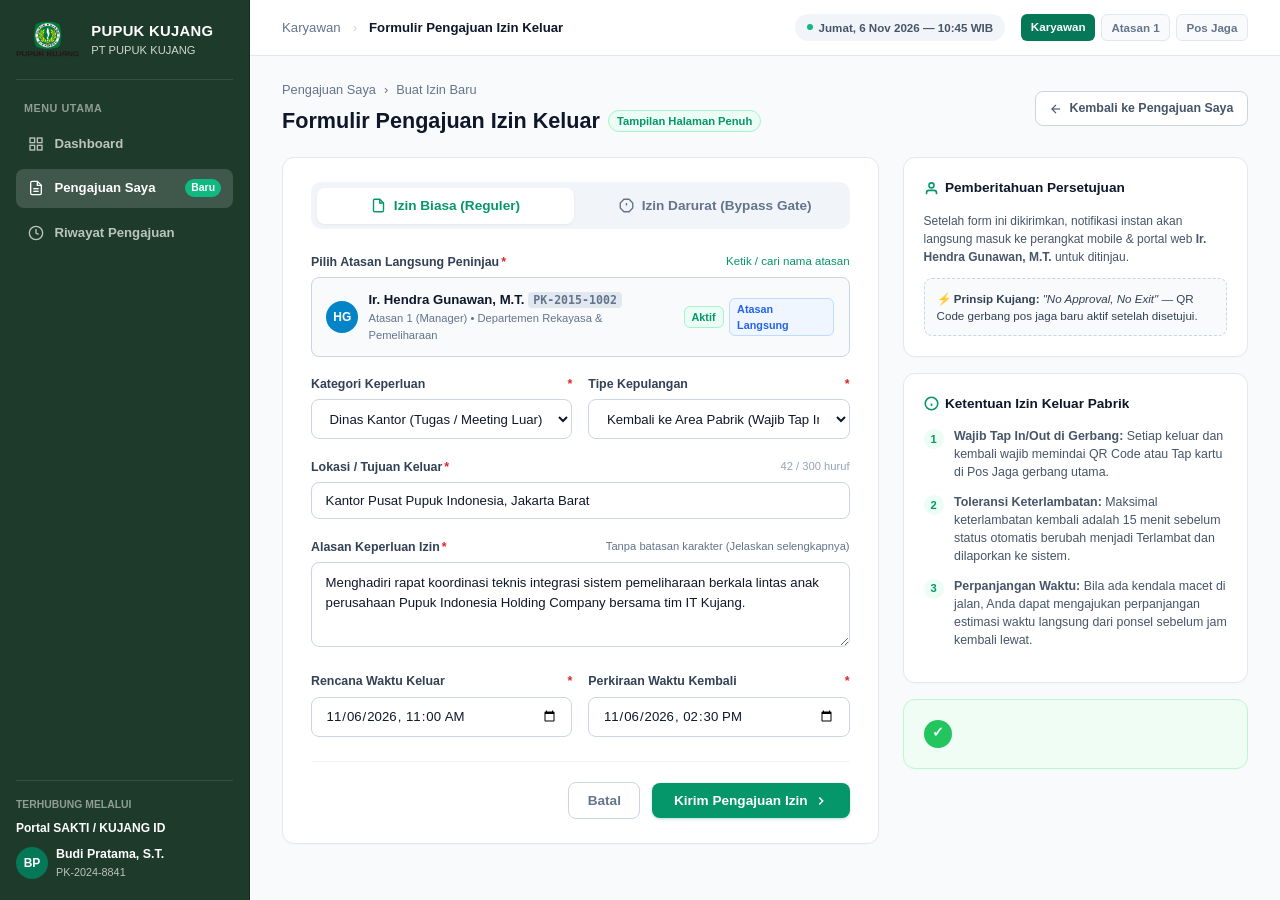
==== commit 2de2f33a: "feat: add modular JavaScript architecture and mock data for exit permit system" ====
--- a/mockup_form_pengajuan.html
+++ b/mockup_form_pengajuan.html
@@ -400,7 +400,7 @@
               <div>
                 <label class="field-label">Tipe Kepulangan<span class="field-req">*</span></label>
                 <select class="form-select">
-                  <option selected>Kembali ke Area Pabrik (Wajib Scan In)</option>
+                  <option selected>Kembali ke Area Pabrik (Wajib Tap In)</option>
                   <option>Langsung Pulang (Selesai Jam Kerja)</option>
                 </select>
               </div>
